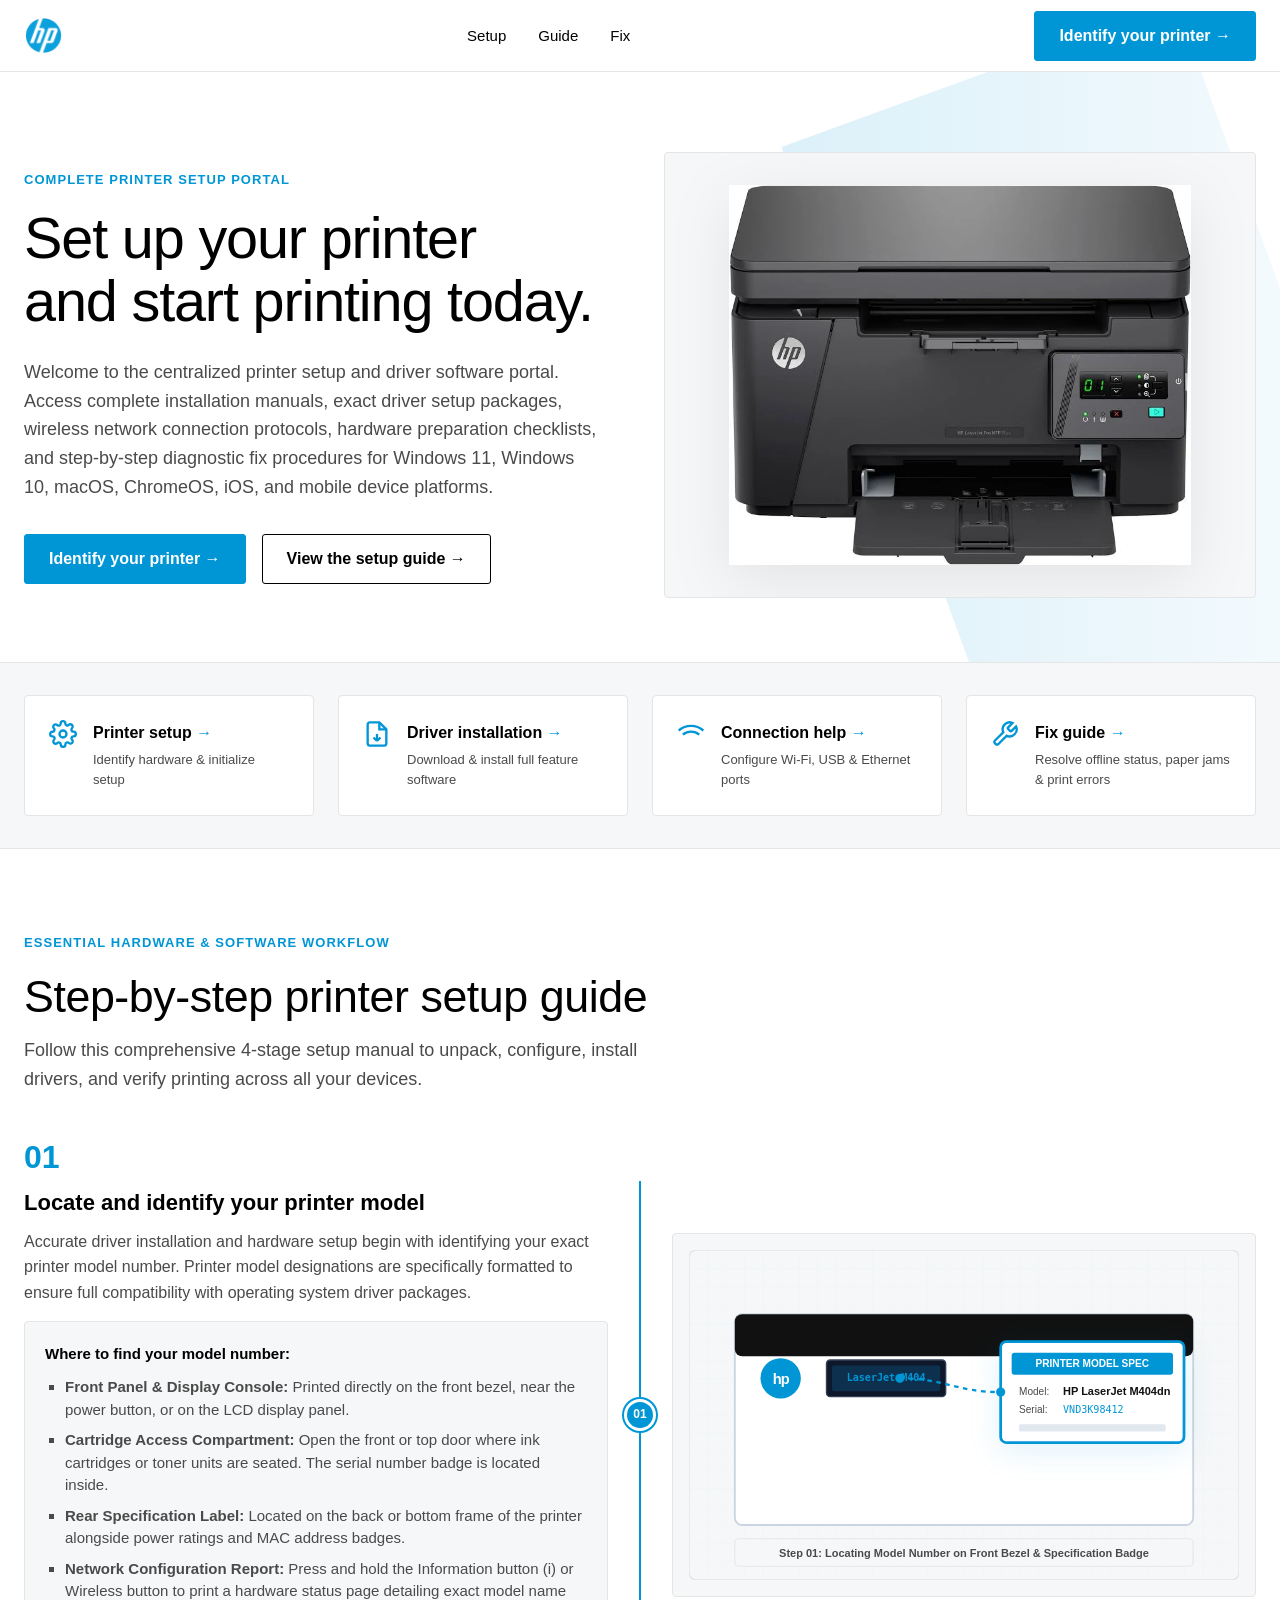
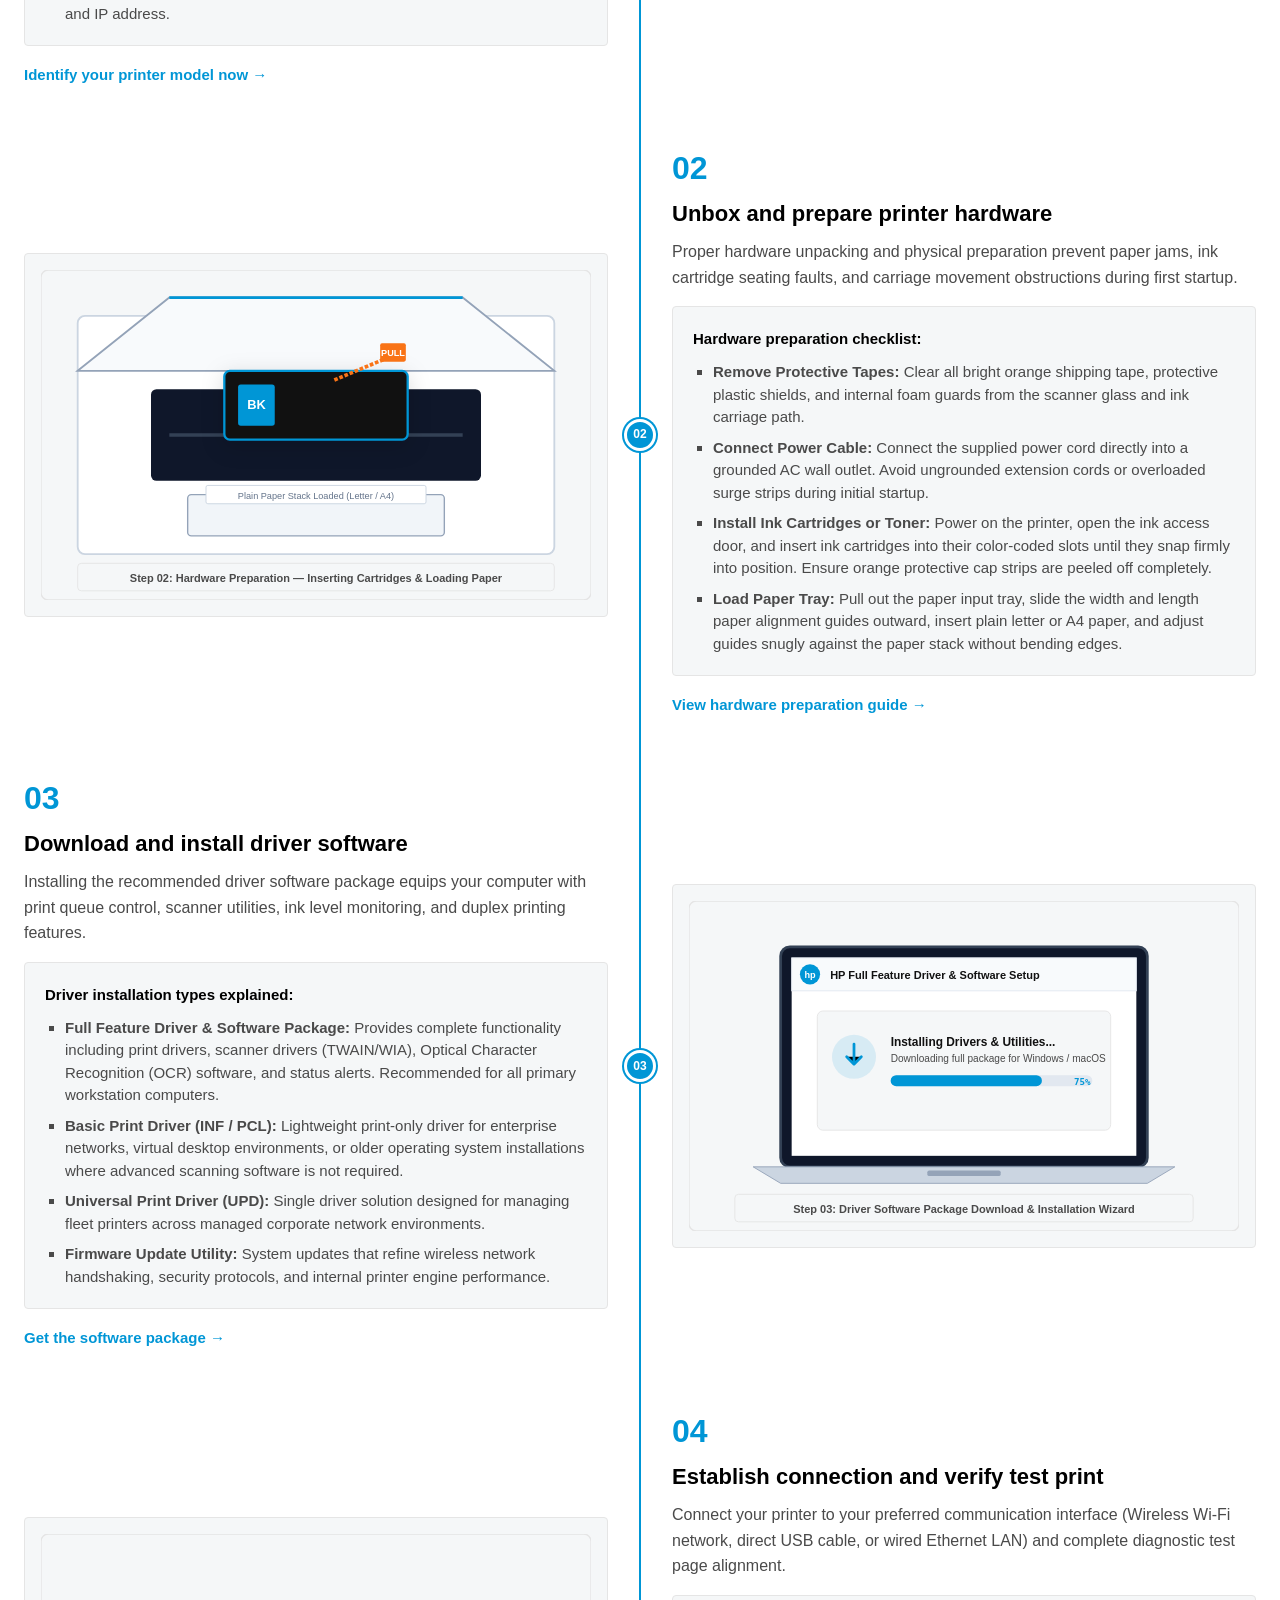
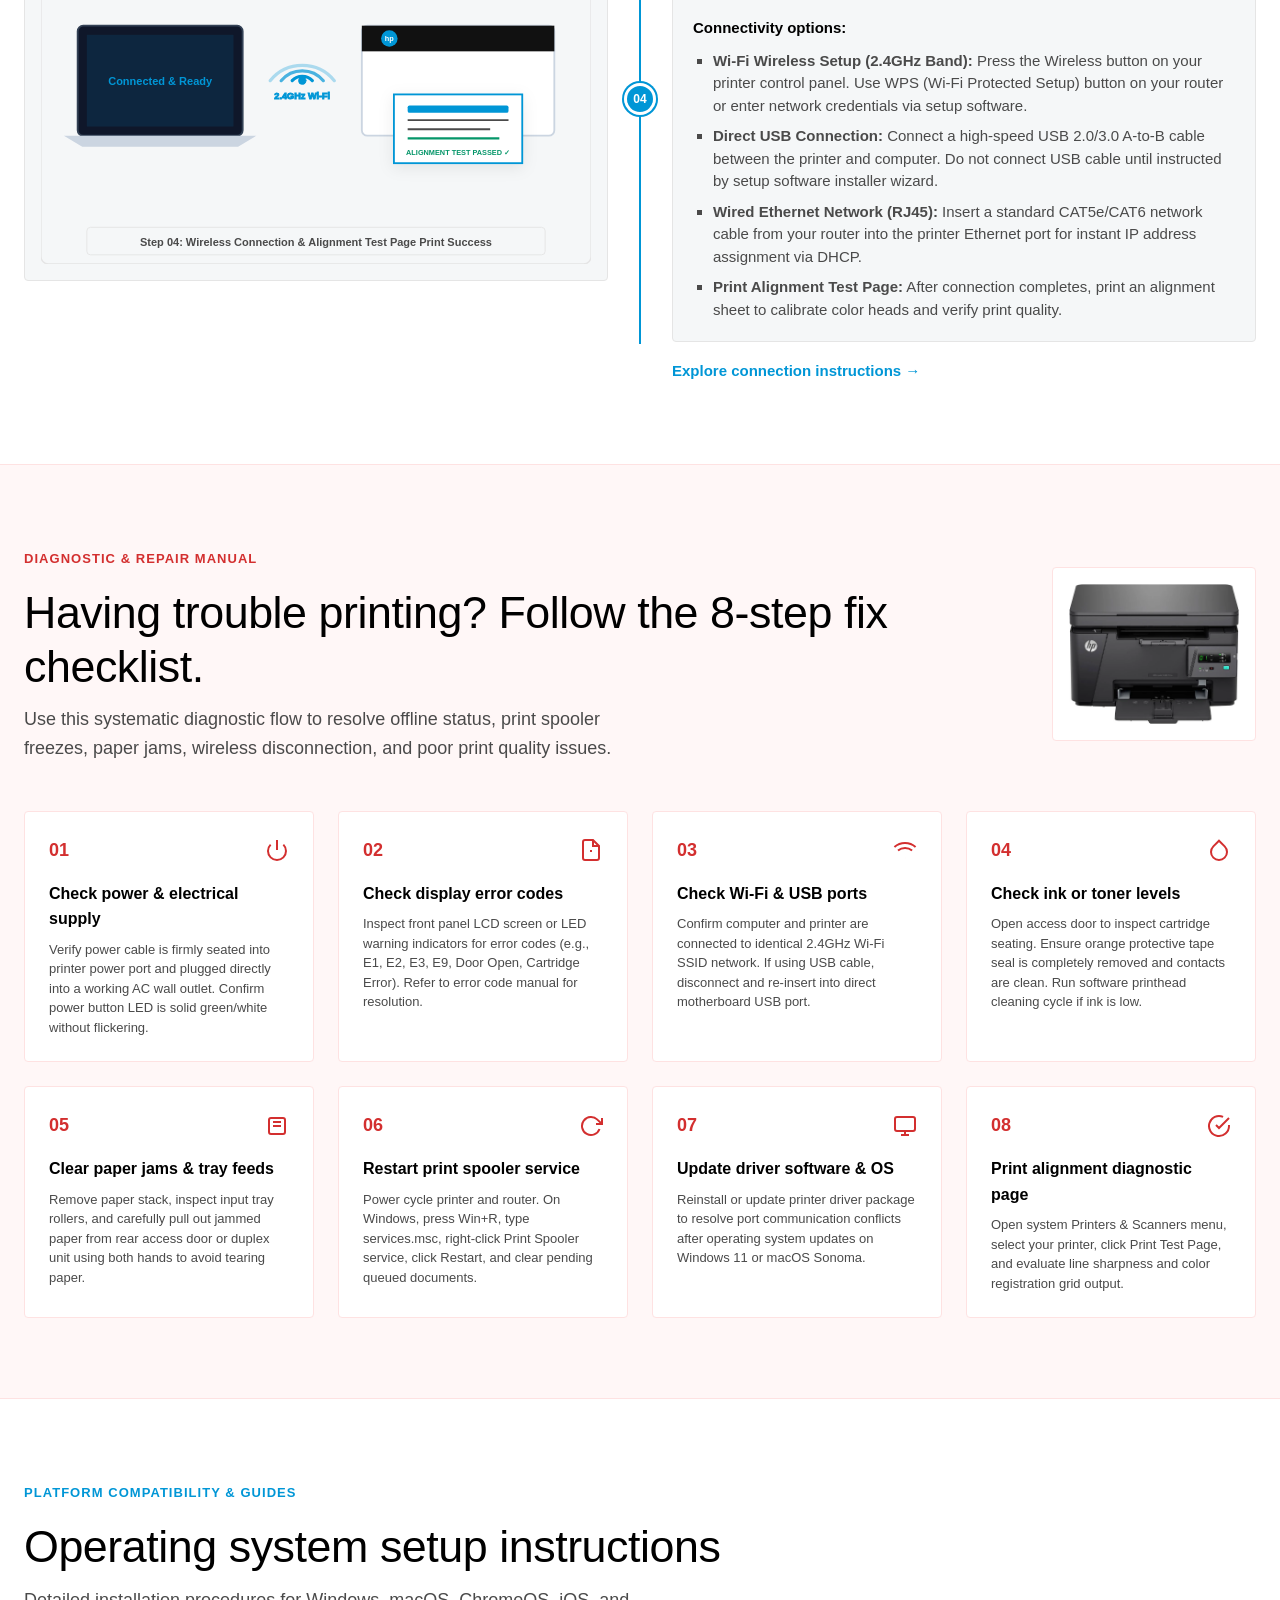
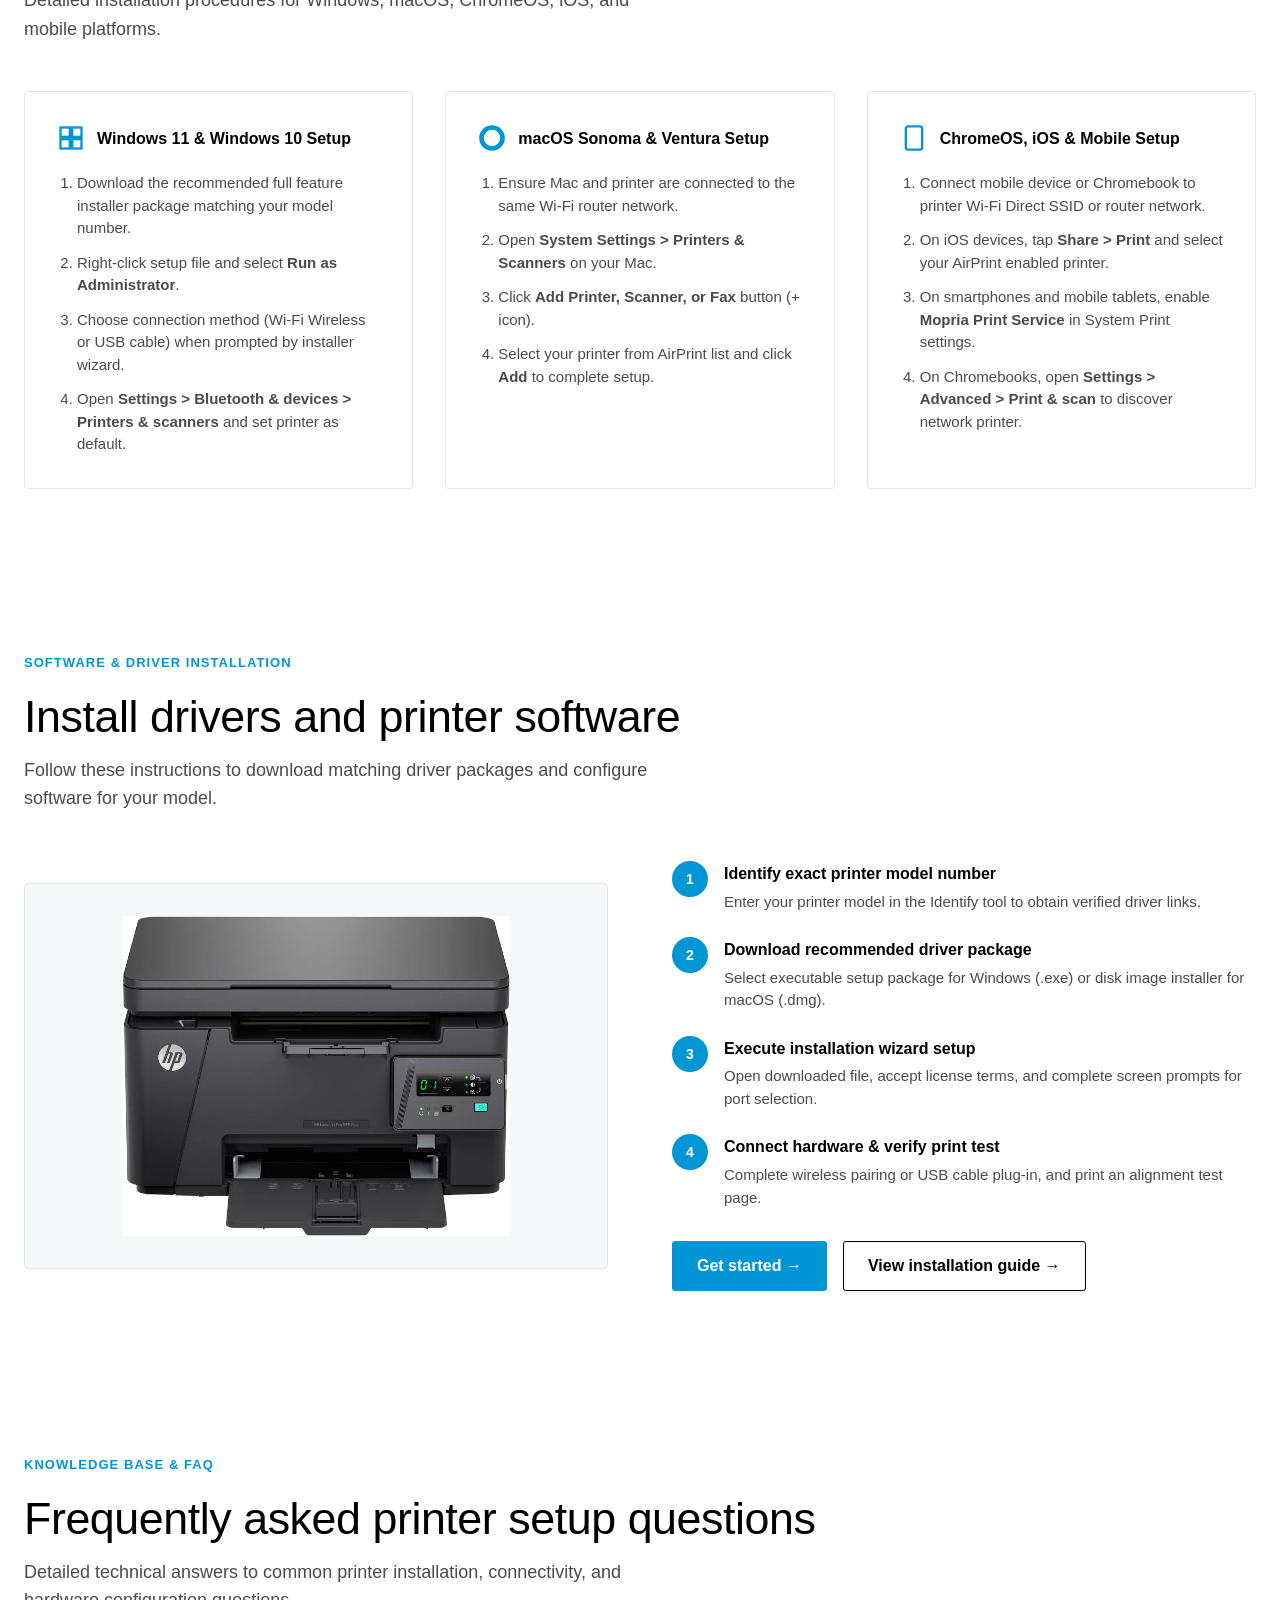
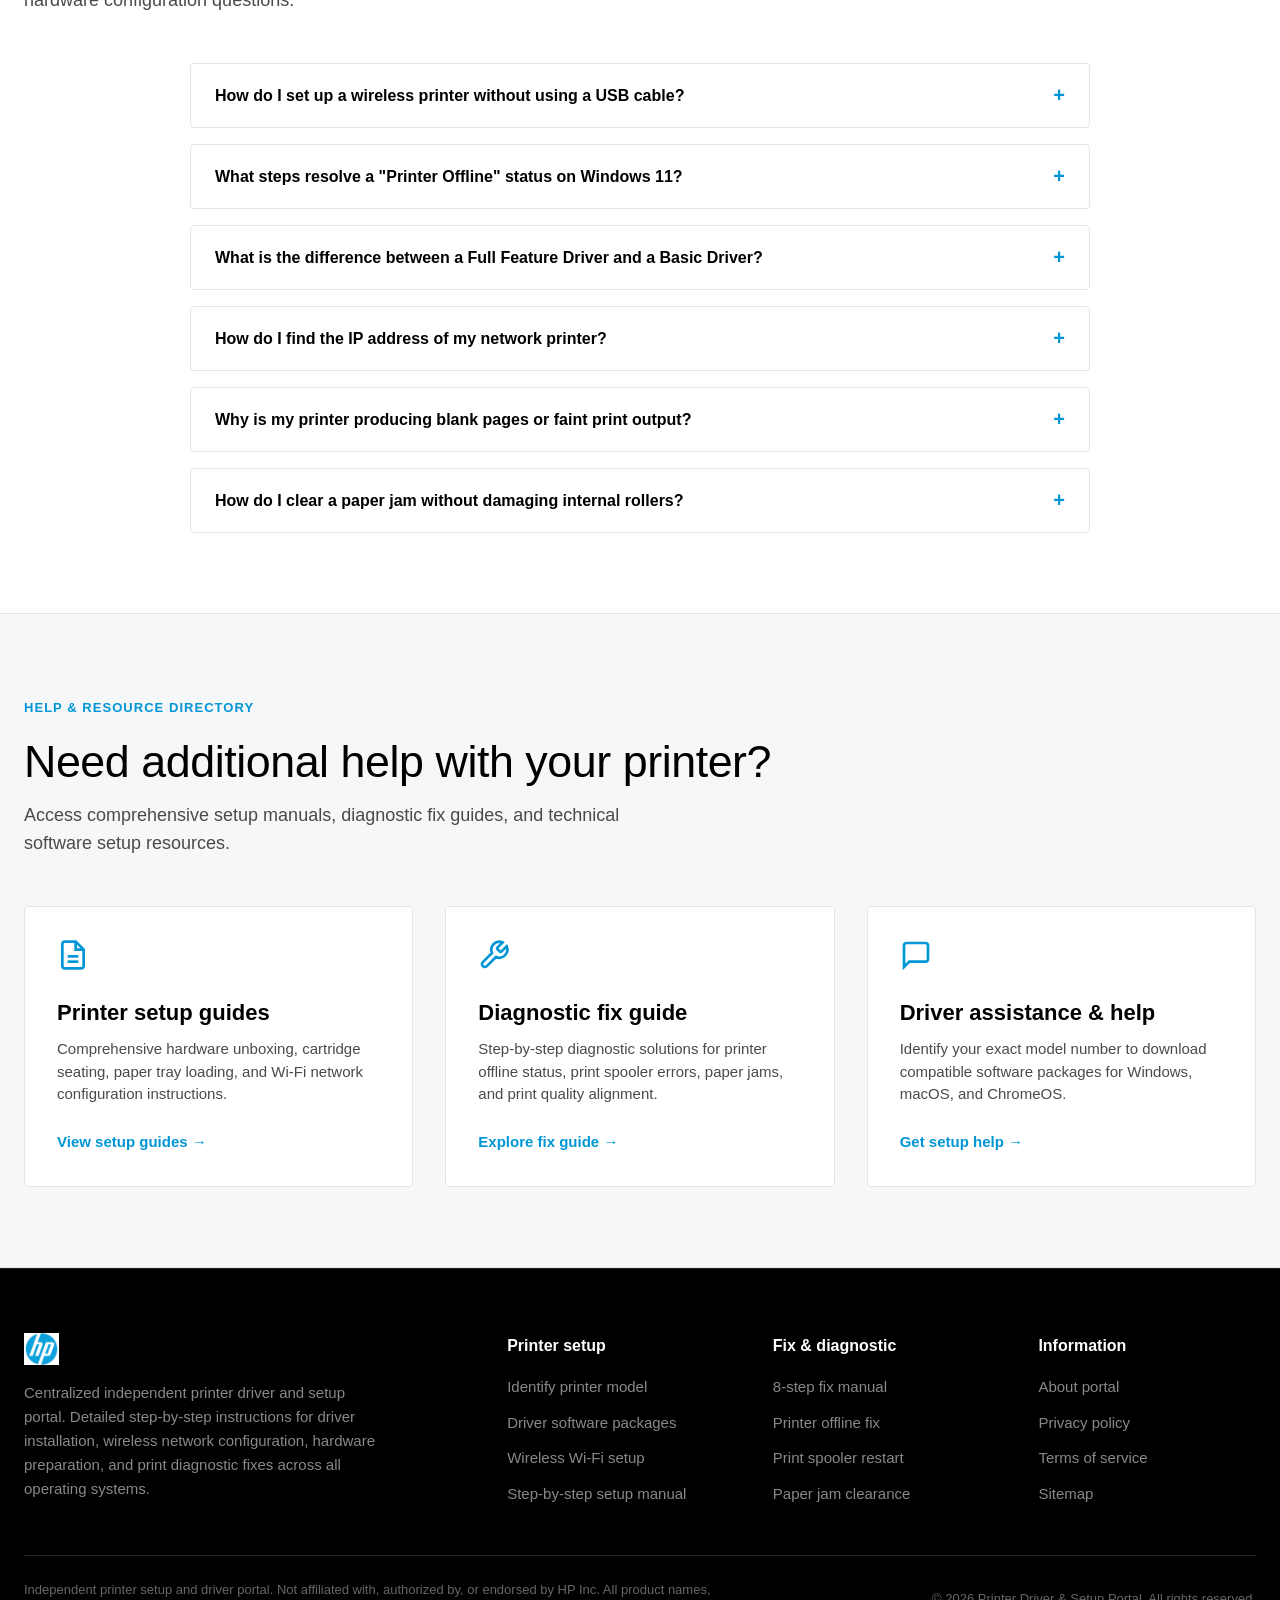
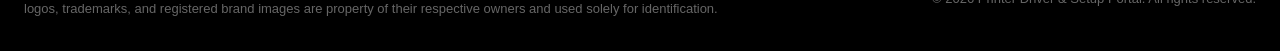
==== index.html @ f4523453 "Initial project files" ====
<!DOCTYPE html>
<html lang="en">
<head>
  <meta charset="UTF-8">
  <meta name="viewport" content="width=device-width, initial-scale=1.0">
  <title>Printer Setup &amp; Driver Installation Portal — Complete Hardware &amp; Software Guide</title>
  <meta name="description" content="Comprehensive step-by-step printer setup instructions, driver installation packages, wireless connection manuals, operating system configuration guides, and print fix solutions for your printer.">
  <link rel="stylesheet" href="css/style.css">
</head>
<body>

  <!-- GLOBAL HEADER (72px, Left: Logo, Right: Setup / Guide / Fix) -->
  <header class="site-header" id="site-header">
    <div class="container header-container">
      <a href="index.html" class="brand-logo" aria-label="Printer Setup Portal Home">
        <img src="assets/logo.png" alt="Printer Setup Logo" class="brand-logo-img">
      </a>

      <nav class="nav-desktop" aria-label="Primary Navigation">
        <a href="identify-printer.html" class="nav-link">Setup</a>
        <a href="#setup-guide" class="nav-link">Guide</a>
        <a href="#fix-guide" class="nav-link">Fix</a>
      </nav>

      <div class="header-actions">
        <a href="identify-printer.html" class="btn btn-primary header-cta-desktop">Identify your printer &rarr;</a>
        <button class="mobile-toggle" aria-label="Toggle Navigation Menu" aria-expanded="false" aria-controls="mobile-nav-menu">
          <svg width="24" height="24" viewBox="0 0 24 24" fill="none" stroke="currentColor" stroke-width="2" stroke-linecap="round" stroke-linejoin="round">
            <line x1="3" y1="12" x2="21" y2="12"></line>
            <line x1="3" y1="6" x2="21" y2="6"></line>
            <line x1="3" y1="18" x2="21" y2="18"></line>
          </svg>
        </button>
      </div>
    </div>

    <!-- Mobile Navigation Drawer -->
    <div class="mobile-nav" id="mobile-nav-menu">
      <a href="identify-printer.html" class="nav-link">Setup</a>
      <a href="#setup-guide" class="nav-link">Guide</a>
      <a href="#fix-guide" class="nav-link">Fix</a>
      <a href="identify-printer.html" class="btn btn-primary btn-full" style="margin-top: 1rem;">Identify your printer &rarr;</a>
    </div>
  </header>

  <main>
    <!-- HERO SECTION WITH ELECTRIC BLUE DIAGONAL STRIPE MOTIF -->
    <section class="hero-section">
      <div class="hero-bg-stripe"></div>
      <div class="container hero-grid">
        <div class="hero-content">
          <span class="eyebrow">COMPLETE PRINTER SETUP PORTAL</span>
          <h1 class="hero-title">Set up your printer<br>and start printing today.</h1>
          <p class="hero-desc">
            Welcome to the centralized printer setup and driver software portal. Access complete installation manuals, exact driver setup packages, wireless network connection protocols, hardware preparation checklists, and step-by-step diagnostic fix procedures for Windows 11, Windows 10, macOS, ChromeOS, iOS, and mobile device platforms.
          </p>
          <div class="hero-actions">
            <a href="identify-printer.html" class="btn btn-primary">
              Identify your printer &rarr;
            </a>
            <a href="#setup-guide" class="btn btn-secondary">
              View the setup guide &rarr;
            </a>
          </div>
        </div>

        <div class="hero-image-box">
          <div class="hero-printer-frame">
            <img src="assets/printer.png" alt="Printer Hardware Setup Model" class="hero-printer-img">
          </div>
        </div>
      </div>
    </section>

    <!-- QUICK NAVIGATION STRIP -->
    <div class="quick-nav-strip">
      <div class="container">
        <div class="quick-nav-grid">
          <a href="identify-printer.html" class="quick-nav-item">
            <svg class="quick-icon" viewBox="0 0 24 24" fill="none" stroke="currentColor" stroke-width="2"><circle cx="12" cy="12" r="3"></circle><path d="M19.4 15a1.65 1.65 0 0 0 .33 1.82l.06.06a2 2 0 0 1 0 2.83 2 2 0 0 1-2.83 0l-.06-.06a1.65 1.65 0 0 0-1.82-.33 1.65 1.65 0 0 0-1 1.51V21a2 2 0 0 1-2 2 2 2 0 0 1-2-2v-.09A1.65 1.65 0 0 0 9 19.4a1.65 1.65 0 0 0-1.82.33l-.06.06a2 2 0 0 1-2.83 0 2 2 0 0 1 0-2.83l.06-.06a1.65 1.65 0 0 0 .33-1.82 1.65 1.65 0 0 0-1.51-1H3a2 2 0 0 1-2-2 2 2 0 0 1 2-2h.09A1.65 1.65 0 0 0 4.6 9a1.65 1.65 0 0 0-.33-1.82l-.06-.06a2 2 0 0 1 0-2.83 2 2 0 0 1 2.83 0l.06.06a1.65 1.65 0 0 0 1.82.33H9a1.65 1.65 0 0 0 1-1.51V3a2 2 0 0 1 2-2 2 2 0 0 1 2 2v.09a1.65 1.65 0 0 0 1 1.51 1.65 1.65 0 0 0 1.82-.33l.06-.06a2 2 0 0 1 2.83 0 2 2 0 0 1 0 2.83l-.06.06a1.65 1.65 0 0 0-.33 1.82V9a1.65 1.65 0 0 0 1.51 1H21a2 2 0 0 1 2 2 2 2 0 0 1-2 2h-.09a1.65 1.65 0 0 0-1.51 1z"></path></svg>
            <div class="quick-text-box">
              <h4>Printer setup <span class="arrow-link">&rarr;</span></h4>
              <p>Identify hardware &amp; initialize setup</p>
            </div>
          </a>

          <a href="identify-printer.html" class="quick-nav-item">
            <svg class="quick-icon" viewBox="0 0 24 24" fill="none" stroke="currentColor" stroke-width="2"><path d="M14 2H6a2 2 0 0 0-2 2v16a2 2 0 0 0 2 2h12a2 2 0 0 0 2-2V8z"></path><polyline points="14 2 14 8 20 8"></polyline><line x1="12" y1="18" x2="12" y2="12"></line><line x1="9" y1="15" x2="12" y2="18"></line><line x1="15" y1="15" x2="12" y2="18"></line></svg>
            <div class="quick-text-box">
              <h4>Driver installation <span class="arrow-link">&rarr;</span></h4>
              <p>Download &amp; install full feature software</p>
            </div>
          </a>

          <a href="#installation" class="quick-nav-item">
            <svg class="quick-icon" viewBox="0 0 24 24" fill="none" stroke="currentColor" stroke-width="2"><path d="M5 12.55a11 11 0 0 1 14.08 0"></path><path d="M1.42 9a16 16 0 0 1 21.16 0"></path><line x1="12" y1="20" x2="12.01" y2="20"></line></svg>
            <div class="quick-text-box">
              <h4>Connection help <span class="arrow-link">&rarr;</span></h4>
              <p>Configure Wi-Fi, USB &amp; Ethernet ports</p>
            </div>
          </a>

          <a href="#fix-guide" class="quick-nav-item">
            <svg class="quick-icon" viewBox="0 0 24 24" fill="none" stroke="currentColor" stroke-width="2"><path d="M14.7 6.3a1 1 0 0 0 0 1.4l1.6 1.6a1 1 0 0 0 1.4 0l3.77-3.77a6 6 0 0 1-7.94 7.94l-6.91 6.91a2.12 2.12 0 0 1-3-3l6.91-6.91a6 6 0 0 1 7.94-7.94l-3.76 3.76z"></path></svg>
            <div class="quick-text-box">
              <h4>Fix guide <span class="arrow-link">&rarr;</span></h4>
              <p>Resolve offline status, paper jams &amp; print errors</p>
            </div>
          </a>
        </div>
      </div>
    </div>

    <!-- DETAILED STEP-BY-STEP EDITORIAL SETUP GUIDE SECTION -->
    <section class="section-padding" id="setup-guide">
      <div class="container">
        <div class="section-header">
          <span class="eyebrow">ESSENTIAL HARDWARE &amp; SOFTWARE WORKFLOW</span>
          <h2 class="section-title">Step-by-step printer setup guide</h2>
          <p class="section-subtitle">Follow this comprehensive 4-stage setup manual to unpack, configure, install drivers, and verify printing across all your devices.</p>
        </div>

        <div class="setup-guide-wrapper">
          <div class="setup-timeline-line"></div>

          <!-- Step 01 -->
          <div class="setup-step-row">
            <div class="step-dot">01</div>
            <div class="step-content-box">
              <span class="step-num-large">01</span>
              <h3 class="step-heading">Locate and identify your printer model</h3>
              <p class="step-description">
                Accurate driver installation and hardware setup begin with identifying your exact printer model number. Printer model designations are specifically formatted to ensure full compatibility with operating system driver packages.
              </p>
              <div class="setup-detail-card">
                <h4>Where to find your model number:</h4>
                <ul class="detail-bullets">
                  <li><strong>Front Panel &amp; Display Console:</strong> Printed directly on the front bezel, near the power button, or on the LCD display panel.</li>
                  <li><strong>Cartridge Access Compartment:</strong> Open the front or top door where ink cartridges or toner units are seated. The serial number badge is located inside.</li>
                  <li><strong>Rear Specification Label:</strong> Located on the back or bottom frame of the printer alongside power ratings and MAC address badges.</li>
                  <li><strong>Network Configuration Report:</strong> Press and hold the Information button (i) or Wireless button to print a hardware status page detailing exact model name and IP address.</li>
                </ul>
              </div>
              <a href="identify-printer.html" class="step-action-link">Identify your printer model now &rarr;</a>
            </div>
            <div class="step-image-box">
              <div class="step-img-crop crop-front">
                <img src="assets/step-01-find-model.svg" alt="Locating Printer Model Identification Label">
              </div>
            </div>
          </div>

          <!-- Step 02 -->
          <div class="setup-step-row">
            <div class="step-dot">02</div>
            <div class="step-image-box" style="order: 1;">
              <div class="step-img-crop crop-tray">
                <img src="assets/step-02-prepare-printer.svg" alt="Preparing Printer Hardware Unboxing Paper Load">
              </div>
            </div>
            <div class="step-content-box" style="order: 2;">
              <span class="step-num-large">02</span>
              <h3 class="step-heading">Unbox and prepare printer hardware</h3>
              <p class="step-description">
                Proper hardware unpacking and physical preparation prevent paper jams, ink cartridge seating faults, and carriage movement obstructions during first startup.
              </p>
              <div class="setup-detail-card">
                <h4>Hardware preparation checklist:</h4>
                <ul class="detail-bullets">
                  <li><strong>Remove Protective Tapes:</strong> Clear all bright orange shipping tape, protective plastic shields, and internal foam guards from the scanner glass and ink carriage path.</li>
                  <li><strong>Connect Power Cable:</strong> Connect the supplied power cord directly into a grounded AC wall outlet. Avoid ungrounded extension cords or overloaded surge strips during initial startup.</li>
                  <li><strong>Install Ink Cartridges or Toner:</strong> Power on the printer, open the ink access door, and insert ink cartridges into their color-coded slots until they snap firmly into position. Ensure orange protective cap strips are peeled off completely.</li>
                  <li><strong>Load Paper Tray:</strong> Pull out the paper input tray, slide the width and length paper alignment guides outward, insert plain letter or A4 paper, and adjust guides snugly against the paper stack without bending edges.</li>
                </ul>
              </div>
              <a href="identify-printer.html" class="step-action-link">View hardware preparation guide &rarr;</a>
            </div>
          </div>

          <!-- Step 03 -->
          <div class="setup-step-row">
            <div class="step-dot">03</div>
            <div class="step-content-box">
              <span class="step-num-large">03</span>
              <h3 class="step-heading">Download and install driver software</h3>
              <p class="step-description">
                Installing the recommended driver software package equips your computer with print queue control, scanner utilities, ink level monitoring, and duplex printing features.
              </p>
              <div class="setup-detail-card">
                <h4>Driver installation types explained:</h4>
                <ul class="detail-bullets">
                  <li><strong>Full Feature Driver &amp; Software Package:</strong> Provides complete functionality including print drivers, scanner drivers (TWAIN/WIA), Optical Character Recognition (OCR) software, and status alerts. Recommended for all primary workstation computers.</li>
                  <li><strong>Basic Print Driver (INF / PCL):</strong> Lightweight print-only driver for enterprise networks, virtual desktop environments, or older operating system installations where advanced scanning software is not required.</li>
                  <li><strong>Universal Print Driver (UPD):</strong> Single driver solution designed for managing fleet printers across managed corporate network environments.</li>
                  <li><strong>Firmware Update Utility:</strong> System updates that refine wireless network handshaking, security protocols, and internal printer engine performance.</li>
                </ul>
              </div>
              <a href="identify-printer.html" class="step-action-link">Get the software package &rarr;</a>
            </div>
            <div class="step-image-box">
              <div class="step-img-crop crop-full">
                <img src="assets/step-03-install-software.svg" alt="Installing Software Package on Computer">
              </div>
            </div>
          </div>

          <!-- Step 04 -->
          <div class="setup-step-row">
            <div class="step-dot">04</div>
            <div class="step-image-box" style="order: 1;">
              <div class="step-img-crop crop-rear">
                <img src="assets/step-04-connect-print.svg" alt="Connecting Printer Wireless USB Network">
              </div>
            </div>
            <div class="step-content-box" style="order: 2;">
              <span class="step-num-large">04</span>
              <h3 class="step-heading">Establish connection and verify test print</h3>
              <p class="step-description">
                Connect your printer to your preferred communication interface (Wireless Wi-Fi network, direct USB cable, or wired Ethernet LAN) and complete diagnostic test page alignment.
              </p>
              <div class="setup-detail-card">
                <h4>Connectivity options:</h4>
                <ul class="detail-bullets">
                  <li><strong>Wi-Fi Wireless Setup (2.4GHz Band):</strong> Press the Wireless button on your printer control panel. Use WPS (Wi-Fi Protected Setup) button on your router or enter network credentials via setup software.</li>
                  <li><strong>Direct USB Connection:</strong> Connect a high-speed USB 2.0/3.0 A-to-B cable between the printer and computer. Do not connect USB cable until instructed by setup software installer wizard.</li>
                  <li><strong>Wired Ethernet Network (RJ45):</strong> Insert a standard CAT5e/CAT6 network cable from your router into the printer Ethernet port for instant IP address assignment via DHCP.</li>
                  <li><strong>Print Alignment Test Page:</strong> After connection completes, print an alignment sheet to calibrate color heads and verify print quality.</li>
                </ul>
              </div>
              <a href="identify-printer.html" class="step-action-link">Explore connection instructions &rarr;</a>
            </div>
          </div>
        </div>
      </div>
    </section>

    <!-- 8-STEP DIAGNOSTIC FIX GUIDE (Warm Soft Red Accent Section) -->
    <section class="section-padding fix-section" id="fix-guide">
      <div class="container">
        <div class="fix-header-row">
          <div>
            <span class="eyebrow fix-eyebrow">DIAGNOSTIC &amp; REPAIR MANUAL</span>
            <h2 class="section-title">Having trouble printing? Follow the 8-step fix checklist.</h2>
            <p class="section-subtitle">Use this systematic diagnostic flow to resolve offline status, print spooler freezes, paper jams, wireless disconnection, and poor print quality issues.</p>
          </div>
          <div class="fix-header-image">
            <div class="fix-img-frame">
              <img src="assets/printer.png" alt="Printer Diagnostics &amp; Repair Manual Visual">
            </div>
          </div>
        </div>

        <div class="trouble-grid-8">
          <!-- 01 Check power -->
          <div class="trouble-item-card" data-fix="power">
            <div class="trouble-card-top">
              <span class="trouble-num">01</span>
              <svg class="trouble-icon-red" viewBox="0 0 24 24" fill="none" stroke="currentColor" stroke-width="2"><path d="M18.36 6.64a9 9 0 1 1-12.73 0"></path><line x1="12" y1="2" x2="12" y2="12"></line></svg>
            </div>
            <h4 class="trouble-item-title">Check power &amp; electrical supply</h4>
            <p class="trouble-item-desc">Verify power cable is firmly seated into printer power port and plugged directly into a working AC wall outlet. Confirm power button LED is solid green/white without flickering.</p>
          </div>

          <!-- 02 Check for display errors -->
          <div class="trouble-item-card" data-fix="errors">
            <div class="trouble-card-top">
              <span class="trouble-num">02</span>
              <svg class="trouble-icon-red" viewBox="0 0 24 24" fill="none" stroke="currentColor" stroke-width="2"><path d="M14 2H6a2 2 0 0 0-2 2v16a2 2 0 0 0 2 2h12a2 2 0 0 0 2-2V8z"></path><polyline points="14 2 14 8 20 8"></polyline><line x1="12" y1="18" x2="12" y2="18"></line><line x1="12" y1="12" x2="12" y2="14"></line></svg>
            </div>
            <h4 class="trouble-item-title">Check display error codes</h4>
            <p class="trouble-item-desc">Inspect front panel LCD screen or LED warning indicators for error codes (e.g., E1, E2, E3, E9, Door Open, Cartridge Error). Refer to error code manual for resolution.</p>
          </div>

          <!-- 03 Check connection -->
          <div class="trouble-item-card" data-fix="connection">
            <div class="trouble-card-top">
              <span class="trouble-num">03</span>
              <svg class="trouble-icon-red" viewBox="0 0 24 24" fill="none" stroke="currentColor" stroke-width="2"><path d="M5 12.55a11 11 0 0 1 14.08 0"></path><path d="M1.42 9a16 16 0 0 1 21.16 0"></path><line x1="12" y1="20" x2="12.01" y2="20"></line></svg>
            </div>
            <h4 class="trouble-item-title">Check Wi-Fi &amp; USB ports</h4>
            <p class="trouble-item-desc">Confirm computer and printer are connected to identical 2.4GHz Wi-Fi SSID network. If using USB cable, disconnect and re-insert into direct motherboard USB port.</p>
          </div>

          <!-- 04 Check ink or toner -->
          <div class="trouble-item-card" data-fix="supplies">
            <div class="trouble-card-top">
              <span class="trouble-num">04</span>
              <svg class="trouble-icon-red" viewBox="0 0 24 24" fill="none" stroke="currentColor" stroke-width="2"><path d="M12 2.69l5.66 5.66a8 8 0 1 1-11.31 0z"></path></svg>
            </div>
            <h4 class="trouble-item-title">Check ink or toner levels</h4>
            <p class="trouble-item-desc">Open access door to inspect cartridge seating. Ensure orange protective tape seal is completely removed and contacts are clean. Run software printhead cleaning cycle if ink is low.</p>
          </div>

          <!-- 05 Check paper tray -->
          <div class="trouble-item-card" data-fix="paper">
            <div class="trouble-card-top">
              <span class="trouble-num">05</span>
              <svg class="trouble-icon-red" viewBox="0 0 24 24" fill="none" stroke="currentColor" stroke-width="2"><rect x="4" y="4" width="16" height="16" rx="2"></rect><line x1="8" y1="8" x2="16" y2="8"></line><line x1="8" y1="12" x2="16" y2="12"></line></svg>
            </div>
            <h4 class="trouble-item-title">Clear paper jams &amp; tray feeds</h4>
            <p class="trouble-item-desc">Remove paper stack, inspect input tray rollers, and carefully pull out jammed paper from rear access door or duplex unit using both hands to avoid tearing paper.</p>
          </div>

          <!-- 06 Restart spooler -->
          <div class="trouble-item-card" data-fix="restart">
            <div class="trouble-card-top">
              <span class="trouble-num">06</span>
              <svg class="trouble-icon-red" viewBox="0 0 24 24" fill="none" stroke="currentColor" stroke-width="2"><polyline points="23 4 23 10 17 10"></polyline><path d="M20.49 15a9 9 0 1 1-2.12-9.36L23 10"></path></svg>
            </div>
            <h4 class="trouble-item-title">Restart print spooler service</h4>
            <p class="trouble-item-desc">Power cycle printer and router. On Windows, press Win+R, type services.msc, right-click Print Spooler service, click Restart, and clear pending queued documents.</p>
          </div>

          <!-- 07 Update software -->
          <div class="trouble-item-card" data-fix="software">
            <div class="trouble-card-top">
              <span class="trouble-num">07</span>
              <svg class="trouble-icon-red" viewBox="0 0 24 24" fill="none" stroke="currentColor" stroke-width="2"><rect x="2" y="3" width="20" height="14" rx="2" ry="2"></rect><line x1="8" y1="21" x2="16" y2="21"></line><line x1="12" y1="17" x2="12" y2="21"></line></svg>
            </div>
            <h4 class="trouble-item-title">Update driver software &amp; OS</h4>
            <p class="trouble-item-desc">Reinstall or update printer driver package to resolve port communication conflicts after operating system updates on Windows 11 or macOS Sonoma.</p>
          </div>

          <!-- 08 Try printing again -->
          <div class="trouble-item-card" data-fix="testpage">
            <div class="trouble-card-top">
              <span class="trouble-num">08</span>
              <svg class="trouble-icon-red" viewBox="0 0 24 24" fill="none" stroke="currentColor" stroke-width="2"><path d="M22 11.08V12a10 10 0 1 1-5.93-9.14"></path><polyline points="22 4 12 14.01 9 11.01"></polyline></svg>
            </div>
            <h4 class="trouble-item-title">Print alignment diagnostic page</h4>
            <p class="trouble-item-desc">Open system Printers &amp; Scanners menu, select your printer, click Print Test Page, and evaluate line sharpness and color registration grid output.</p>
          </div>
        </div>
      </div>
    </section>

    <!-- OPERATING SYSTEM SPECIFIC SETUP MANUAL SECTION -->
    <section class="section-padding" id="os-guides">
      <div class="container">
        <div class="section-header">
          <span class="eyebrow">PLATFORM COMPATIBILITY &amp; GUIDES</span>
          <h2 class="section-title">Operating system setup instructions</h2>
          <p class="section-subtitle">Detailed installation procedures for Windows, macOS, ChromeOS, iOS, and mobile platforms.</p>
        </div>

        <div class="os-guides-grid">
          <!-- Windows Guide -->
          <div class="os-card">
            <div class="os-card-header">
              <svg class="os-icon" viewBox="0 0 24 24" fill="none" stroke="currentColor" stroke-width="2"><rect x="3" y="3" width="8" height="8"></rect><rect x="13" y="3" width="8" height="8"></rect><rect x="3" y="13" width="8" height="8"></rect><rect x="13" y="13" width="8" height="8"></rect></svg>
              <h3>Windows 11 &amp; Windows 10 Setup</h3>
            </div>
            <ol class="os-steps-list">
              <li>Download the recommended full feature installer package matching your model number.</li>
              <li>Right-click setup file and select <strong>Run as Administrator</strong>.</li>
              <li>Choose connection method (Wi-Fi Wireless or USB cable) when prompted by installer wizard.</li>
              <li>Open <strong>Settings &gt; Bluetooth &amp; devices &gt; Printers &amp; scanners</strong> and set printer as default.</li>
            </ol>
          </div>

          <!-- macOS Guide -->
          <div class="os-card">
            <div class="os-card-header">
              <svg class="os-icon" viewBox="0 0 24 24" fill="none" stroke="currentColor" stroke-width="2"><path d="M12 2a10 10 0 1 0 10 10A10 10 0 0 0 12 2zm0 18a8 8 0 1 1 8-8 8 8 0 0 1-8 8z"></path></svg>
              <h3>macOS Sonoma &amp; Ventura Setup</h3>
            </div>
            <ol class="os-steps-list">
              <li>Ensure Mac and printer are connected to the same Wi-Fi router network.</li>
              <li>Open <strong>System Settings &gt; Printers &amp; Scanners</strong> on your Mac.</li>
              <li>Click <strong>Add Printer, Scanner, or Fax</strong> button (+ icon).</li>
              <li>Select your printer from AirPrint list and click <strong>Add</strong> to complete setup.</li>
            </ol>
          </div>

          <!-- ChromeOS & Mobile Guide -->
          <div class="os-card">
            <div class="os-card-header">
              <svg class="os-icon" viewBox="0 0 24 24" fill="none" stroke="currentColor" stroke-width="2"><rect x="5" y="2" width="14" height="20" rx="2" ry="2"></rect><line x1="12" y1="18" x2="12.01" y2="18"></line></svg>
              <h3>ChromeOS, iOS &amp; Mobile Setup</h3>
            </div>
            <ol class="os-steps-list">
              <li>Connect mobile device or Chromebook to printer Wi-Fi Direct SSID or router network.</li>
              <li>On iOS devices, tap <strong>Share &gt; Print</strong> and select your AirPrint enabled printer.</li>
              <li>On smartphones and mobile tablets, enable <strong>Mopria Print Service</strong> in System Print settings.</li>
              <li>On Chromebooks, open <strong>Settings &gt; Advanced &gt; Print &amp; scan</strong> to discover network printer.</li>
            </ol>
          </div>
        </div>
      </div>
    </section>

    <!-- INSTALLATION SECTION -->
    <section class="section-padding section-bg-neutral" id="installation">
      <div class="container">
        <div class="section-header">
          <span class="eyebrow">SOFTWARE &amp; DRIVER INSTALLATION</span>
          <h2 class="section-title">Install drivers and printer software</h2>
          <p class="section-subtitle">Follow these instructions to download matching driver packages and configure software for your model.</p>
        </div>

        <div class="install-section-grid">
          <div class="install-visual-box">
            <div class="install-printer-frame">
              <img src="assets/printer.png" alt="Printer Software Setup Product Preview">
            </div>
          </div>

          <div>
            <div class="install-steps-list">
              <div class="install-step-item">
                <div class="install-circle-num">1</div>
                <div class="install-step-info">
                  <h4>Identify exact printer model number</h4>
                  <p>Enter your printer model in the Identify tool to obtain verified driver links.</p>
                </div>
              </div>

              <div class="install-step-item">
                <div class="install-circle-num">2</div>
                <div class="install-step-info">
                  <h4>Download recommended driver package</h4>
                  <p>Select executable setup package for Windows (.exe) or disk image installer for macOS (.dmg).</p>
                </div>
              </div>

              <div class="install-step-item">
                <div class="install-circle-num">3</div>
                <div class="install-step-info">
                  <h4>Execute installation wizard setup</h4>
                  <p>Open downloaded file, accept license terms, and complete screen prompts for port selection.</p>
                </div>
              </div>

              <div class="install-step-item">
                <div class="install-circle-num">4</div>
                <div class="install-step-info">
                  <h4>Connect hardware &amp; verify print test</h4>
                  <p>Complete wireless pairing or USB cable plug-in, and print an alignment test page.</p>
                </div>
              </div>
            </div>

            <div class="install-actions-flex">
              <a href="identify-printer.html" class="btn btn-primary">
                Get started &rarr;
              </a>
              <a href="identify-printer.html" class="btn btn-secondary">
                View installation guide &rarr;
              </a>
            </div>
          </div>
        </div>
      </div>
    </section>

    <!-- PRINTER SETUP FREQUENTLY ASKED QUESTIONS (Accordion Section) -->
    <section class="section-padding" id="faq-section">
      <div class="container">
        <div class="section-header">
          <span class="eyebrow">KNOWLEDGE BASE &amp; FAQ</span>
          <h2 class="section-title">Frequently asked printer setup questions</h2>
          <p class="section-subtitle">Detailed technical answers to common printer installation, connectivity, and hardware configuration questions.</p>
        </div>

        <div class="accordion-wrapper">
          <!-- Item 1 -->
          <div class="accordion-item">
            <button class="accordion-header" aria-expanded="false">
              <span>How do I set up a wireless printer without using a USB cable?</span>
              <span class="accordion-icon">+</span>
            </button>
            <div class="accordion-content">
              <p>
                Setting up a wireless printer over Wi-Fi without a USB cable can be accomplished using WPS (Wi-Fi Protected Setup) or Software Auto-Connect. First, ensure your Wi-Fi router includes WPS capability. Press and hold the Wireless button on your printer panel for 3 seconds until the wireless status LED begins blinking. Within 2 minutes, press the WPS button on your wireless router. The printer will negotiate credentials and establish a connection. Once the wireless light stays solid blue, run the driver setup software on your computer, select "Wireless Network Connection", and your computer will automatically discover the printer on the local network.
              </p>
            </div>
          </div>

          <!-- Item 2 -->
          <div class="accordion-item">
            <button class="accordion-header" aria-expanded="false">
              <span>What steps resolve a "Printer Offline" status on Windows 11?</span>
              <span class="accordion-icon">+</span>
            </button>
            <div class="accordion-content">
              <p>
                A "Printer Offline" status on Windows 11 usually indicates a communication breakdown between the Windows Print Spooler and the printer's assigned IP address. To fix this:
              </p>
              <ul class="faq-list">
                <li>Power cycle both your printer and wireless router to refresh network DHCP leases.</li>
                <li>Open <strong>Settings &gt; Bluetooth &amp; devices &gt; Printers &amp; scanners</strong>, click your printer, and select <strong>Open print queue</strong>.</li>
                <li>In the print queue window, click the <strong>Printer</strong> menu item and ensure <strong>Use Printer Offline</strong> is unchecked.</li>
                <li>Press Win+R, type <code>services.msc</code>, locate <strong>Print Spooler</strong>, right-click and choose <strong>Restart</strong>.</li>
              </ul>
            </div>
          </div>

          <!-- Item 3 -->
          <div class="accordion-item">
            <button class="accordion-header" aria-expanded="false">
              <span>What is the difference between a Full Feature Driver and a Basic Driver?</span>
              <span class="accordion-icon">+</span>
            </button>
            <div class="accordion-content">
              <p>
                A <strong>Full Feature Driver &amp; Software Package</strong> includes the primary print engine driver alongside advanced scanning utilities (TWAIN/WIA drivers), optical character recognition (OCR) tools, ink level monitor software, and network configuration diagnostic tools. A <strong>Basic Driver</strong> (such as an INF or PCL driver) contains only the core code required for Windows or macOS to send print jobs to the printer queue. Basic drivers are recommended for system administrators managing enterprise networks or low-bandwidth environments where full software applications are not required.
              </p>
            </div>
          </div>

          <!-- Item 4 -->
          <div class="accordion-item">
            <button class="accordion-header" aria-expanded="false">
              <span>How do I find the IP address of my network printer?</span>
              <span class="accordion-icon">+</span>
            </button>
            <div class="accordion-content">
              <p>
                You can obtain your printer's IP address through several methods:
              </p>
              <ul class="faq-list">
                <li><strong>Network Status Page:</strong> Press and hold the Information (i) or Wireless button on the printer control panel for 3 seconds to print a Wireless Network Test Report containing your IPv4 address (e.g., 192.168.1.150).</li>
                <li><strong>Printer Display Screen:</strong> On touchscreen models, tap the Wireless or Settings icon to view active Wi-Fi connection details.</li>
                <li><strong>Router Admin Console:</strong> Log into your Wi-Fi router management panel (usually 192.168.1.1 or 192.168.0.1) and check the DHCP Connected Devices client list.</li>
              </ul>
            </div>
          </div>

          <!-- Item 5 -->
          <div class="accordion-item">
            <button class="accordion-header" aria-expanded="false">
              <span>Why is my printer producing blank pages or faint print output?</span>
              <span class="accordion-icon">+</span>
            </button>
            <div class="accordion-content">
              <p>
                Blank or faint print output is typically caused by clogged printhead nozzles, protective tape left on new ink cartridges, or incorrect print density settings. Ensure all orange protective plastic sealing tape has been removed completely from cartridge vents before installation. If cartridges are seated correctly, run a <strong>Printhead Cleaning Utility</strong> cycle through your printer software or control panel settings to clear dried ink residue from microscopic printhead nozzles.
              </p>
            </div>
          </div>

          <!-- Item 6 -->
          <div class="accordion-item">
            <button class="accordion-header" aria-expanded="false">
              <span>How do I clear a paper jam without damaging internal rollers?</span>
              <span class="accordion-icon">+</span>
            </button>
            <div class="accordion-content">
              <p>
                To safely clear a paper jam: Turn off the printer power switch and disconnect the AC power cord. Open the rear access panel or duplexer unit. Grasp the stuck paper firmly with both hands and pull it out slowly and evenly in the direction of the paper path to avoid tearing the sheet or damaging internal feed rollers. Inspect the paper path with a flashlight to remove small paper scraps, close all access doors, reconnect power, and print a alignment test page.
              </p>
            </div>
          </div>
        </div>
      </div>
    </section>

    <!-- HELP / CONTACT SECTION -->
    <section class="section-padding help-section" id="help">
      <div class="container">
        <div class="section-header">
          <span class="eyebrow">HELP &amp; RESOURCE DIRECTORY</span>
          <h2 class="section-title">Need additional help with your printer?</h2>
          <p class="section-subtitle">Access comprehensive setup manuals, diagnostic fix guides, and technical software setup resources.</p>
        </div>

        <div class="support-cards-grid">
          <!-- Column 1 -->
          <div class="support-item-card">
            <div>
              <svg class="support-card-icon" viewBox="0 0 24 24" fill="none" stroke="currentColor" stroke-width="2"><path d="M14 2H6a2 2 0 0 0-2 2v16a2 2 0 0 0 2 2h12a2 2 0 0 0 2-2V8z"></path><polyline points="14 2 14 8 20 8"></polyline><line x1="16" y1="13" x2="8" y2="13"></line><line x1="16" y1="17" x2="8" y2="17"></line></svg>
              <h3 class="support-card-title">Printer setup guides</h3>
              <p class="support-card-desc">Comprehensive hardware unboxing, cartridge seating, paper tray loading, and Wi-Fi network configuration instructions.</p>
            </div>
            <a href="identify-printer.html" class="support-card-link">View setup guides &rarr;</a>
          </div>

          <!-- Column 2 -->
          <div class="support-item-card">
            <div>
              <svg class="support-card-icon" viewBox="0 0 24 24" fill="none" stroke="currentColor" stroke-width="2"><path d="M14.7 6.3a1 1 0 0 0 0 1.4l1.6 1.6a1 1 0 0 0 1.4 0l3.77-3.77a6 6 0 0 1-7.94 7.94l-6.91 6.91a2.12 2.12 0 0 1-3-3l6.91-6.91a6 6 0 0 1 7.94-7.94l-3.76 3.76z"></path></svg>
              <h3 class="support-card-title">Diagnostic fix guide</h3>
              <p class="support-card-desc">Step-by-step diagnostic solutions for printer offline status, print spooler errors, paper jams, and print quality alignment.</p>
            </div>
            <a href="#fix-guide" class="support-card-link">Explore fix guide &rarr;</a>
          </div>

          <!-- Column 3 -->
          <div class="support-item-card">
            <div>
              <svg class="support-card-icon" viewBox="0 0 24 24" fill="none" stroke="currentColor" stroke-width="2"><path d="M21 15a2 2 0 0 1-2 2H7l-4 4V5a2 2 0 0 1 2-2h14a2 2 0 0 1 2 2z"></path></svg>
              <h3 class="support-card-title">Driver assistance &amp; help</h3>
              <p class="support-card-desc">Identify your exact model number to download compatible software packages for Windows, macOS, and ChromeOS.</p>
            </div>
            <a href="identify-printer.html" class="support-card-link">Get setup help &rarr;</a>
          </div>
        </div>
      </div>
    </section>
  </main>

  <!-- CORPORATE FOOTER -->
  <footer class="site-footer">
    <div class="container">
      <div class="footer-grid">
        <div>
          <div class="footer-brand-title">
            <img src="assets/logo.png" alt="Printer Setup Logo" class="footer-logo-img">
          </div>
          <p class="footer-brand-desc">
            Centralized independent printer driver and setup portal. Detailed step-by-step instructions for driver installation, wireless network configuration, hardware preparation, and print diagnostic fixes across all operating systems.
          </p>
        </div>

        <div>
          <h4 class="footer-column-title">Printer setup</h4>
          <ul class="footer-links">
            <li><a href="identify-printer.html">Identify printer model</a></li>
            <li><a href="identify-printer.html">Driver software packages</a></li>
            <li><a href="#installation">Wireless Wi-Fi setup</a></li>
            <li><a href="#setup-guide">Step-by-step setup manual</a></li>
          </ul>
        </div>

        <div>
          <h4 class="footer-column-title">Fix &amp; diagnostic</h4>
          <ul class="footer-links">
            <li><a href="#fix-guide">8-step fix manual</a></li>
            <li><a href="#fix-guide">Printer offline fix</a></li>
            <li><a href="#fix-guide">Print spooler restart</a></li>
            <li><a href="#fix-guide">Paper jam clearance</a></li>
          </ul>
        </div>

        <div>
          <h4 class="footer-column-title">Information</h4>
          <ul class="footer-links">
            <li><a href="#">About portal</a></li>
            <li><a href="#">Privacy policy</a></li>
            <li><a href="#">Terms of service</a></li>
            <li><a href="#">Sitemap</a></li>
          </ul>
        </div>
      </div>

      <div class="footer-bottom">
        <div class="footer-disclaimer">
          Independent printer setup and driver portal. Not affiliated with, authorized by, or endorsed by HP Inc. All product names, logos, trademarks, and registered brand images are property of their respective owners and used solely for identification.
        </div>
        <div>&copy; 2026 Printer Driver &amp; Setup Portal. All rights reserved.</div>
      </div>
    </div>
  </footer>

  <script src="js/main.js"></script>
</body>
</html>
---- css/style.css ----
/* ==========================================================================
   HP-INSPIRED PRINTER SETUP EXPERIENCE — GLOBAL STYLESHEET
   Brand Palette: Electric Blue (#0096D6), Black (#000000), White (#FFFFFF), 
   Neutral (#F5F7F8), Text (#111111), Secondary Text (#4A4A4A), Border (#E5E5E5)
   Red Fix Palette: #FFF7F7 Background, #D32F2F Text/Accent, #FEE2E2 Border
   Typography: Forma DJR UI / Helvetica Neue / Arial
   ========================================================================== */

:root {
  /* Brand Palette */
  --color-blue: #0096D6;
  --color-blue-hover: #0077B5;
  --color-black: #000000;
  --color-white: #FFFFFF;
  --color-neutral: #F5F7F8;
  --color-text: #111111;
  --color-text-secondary: #4A4A4A;
  --color-border: #E5E5E5;

  /* Red Fix Accent */
  --color-red-bg: #FFF7F7;
  --color-red-accent: #D32F2F;
  --color-red-border: #FEE2E2;

  /* Spacing Scale */
  --space-4: 4px;
  --space-8: 8px;
  --space-12: 12px;
  --space-16: 16px;
  --space-20: 20px;
  --space-24: 24px;
  --space-32: 32px;
  --space-48: 48px;
  --space-64: 64px;
  --space-80: 80px;
  --space-96: 96px;

  /* Typography Stack */
  --font-family: "Forma DJR UI", "Helvetica Neue", Arial, sans-serif;
  --font-size-xs: 13px;
  --font-size-sm: 15px;
  --font-size-base: 16px;
  --font-size-lg: 18px;
  --font-size-xl: 22px;
  --font-size-2xl: 28px;
  --font-size-3xl: 40px;

  /* Geometry */
  --radius-subtle: 3px;
  --radius-card: 4px;

  /* Transitions */
  --transition-fast: 150ms ease-in-out;
  --transition-normal: 250ms ease-in-out;
}

/* ==========================================================================
   1. GLOBAL RESET & BASE STYLES
   ========================================================================== */

*,
*::before,
*::after {
  box-sizing: border-box;
  margin: 0;
  padding: 0;
}

html {
  width: 100%;
  overflow-x: hidden;
  scroll-behavior: smooth;
  font-family: var(--font-family);
  font-size: 16px;
  line-height: 1.6;
  color: var(--color-text);
  background-color: var(--color-white);
  -webkit-text-size-adjust: 100%;
}

body {
  margin: 0;
  width: 100%;
  min-width: 320px;
  min-height: 100vh;
  display: flex;
  flex-direction: column;
  background-color: var(--color-white);
  overflow-x: hidden;
}

main {
  flex: 1 0 auto;
}

img,
svg,
video {
  max-width: 100%;
  height: auto;
}

img {
  display: block;
}

a {
  color: var(--color-blue);
  text-decoration: none;
  transition: color var(--transition-fast);
}

a:hover {
  color: var(--color-blue-hover);
}

button, input, select, textarea {
  font-family: inherit;
  font-size: inherit;
}

/* ==========================================================================
   2. CONTAINER SYSTEM
   ========================================================================== */

.container {
  width: min(100% - 48px, 1400px);
  margin-inline: auto;
}

@media (max-width: 768px) {
  .container {
    width: min(100% - 32px, 1400px);
  }
}

@media (max-width: 480px) {
  .container {
    width: min(100% - 24px, 1400px);
  }
}

/* ==========================================================================
   3. TYPOGRAPHY & UTILITIES
   ========================================================================== */

.eyebrow {
  display: inline-block;
  font-size: var(--font-size-xs);
  font-weight: 700;
  letter-spacing: 0.08em;
  text-transform: uppercase;
  color: var(--color-blue);
  margin-bottom: 16px;
}

.section-title {
  font-size: clamp(1.8rem, 3.5vw, 3rem);
  font-weight: 500;
  color: var(--color-black);
  letter-spacing: -0.01em;
  line-height: 1.2;
  margin-bottom: 12px;
}

.section-subtitle, .section-desc {
  font-size: var(--font-size-lg);
  color: var(--color-text-secondary);
  line-height: 1.6;
  max-width: 640px;
}

.section-padding {
  padding: 80px 0;
}

.section-header {
  margin-bottom: 48px;
}

/* ==========================================================================
   4. BUTTONS SYSTEM (Rectangular 3px)
   ========================================================================== */

.btn {
  display: inline-flex;
  align-items: center;
  justify-content: center;
  gap: 8px;
  height: 50px;
  padding: 0 24px;
  font-size: var(--font-size-base);
  font-weight: 600;
  border-radius: var(--radius-subtle);
  border: 1px solid transparent;
  cursor: pointer;
  transition: all var(--transition-fast);
  white-space: nowrap;
  user-select: none;
  text-decoration: none;
}

.btn-primary {
  background-color: var(--color-blue);
  color: var(--color-white);
  border-color: var(--color-blue);
}

.btn-primary:hover {
  background-color: var(--color-blue-hover);
  border-color: var(--color-blue-hover);
  color: var(--color-white);
}

.btn-secondary {
  background-color: var(--color-white);
  color: var(--color-black);
  border-color: var(--color-black);
}

.btn-secondary:hover {
  background-color: var(--color-neutral);
}

.btn-full {
  width: 100%;
}

.btn:focus-visible {
  outline: 2px solid var(--color-blue);
  outline-offset: 2px;
}

/* ==========================================================================
   5. HEADER (72px Height)
   ========================================================================== */

.site-header {
  position: sticky;
  top: 0;
  z-index: 1000;
  background-color: var(--color-white);
  border-bottom: 1px solid var(--color-border);
  height: 72px;
}

.header-container {
  display: flex;
  align-items: center;
  justify-content: space-between;
  height: 100%;
}

.brand-logo {
  display: flex;
  align-items: center;
  gap: 12px;
  text-decoration: none;
}

.brand-logo-img {
  height: 36px;
  width: auto;
  object-fit: contain;
}

.nav-desktop {
  display: flex;
  align-items: center;
  gap: 32px;
}

.nav-link {
  font-size: var(--font-size-sm);
  font-weight: 500;
  color: var(--color-black);
  padding: 8px 0;
  transition: color var(--transition-fast);
  text-decoration: none;
}

.nav-link:hover, .nav-link.active {
  color: var(--color-blue);
}

.header-actions {
  display: flex;
  align-items: center;
  gap: 16px;
}

.header-cta-desktop {
  display: inline-flex;
}

.mobile-toggle {
  display: none;
  background: none;
  border: none;
  cursor: pointer;
  color: var(--color-black);
  padding: 8px;
}

.mobile-nav {
  display: none;
  position: absolute;
  top: 72px;
  left: 0;
  right: 0;
  background: var(--color-white);
  border-bottom: 1px solid var(--color-border);
  padding: 24px 32px;
  flex-direction: column;
  gap: 16px;
  box-shadow: 0 10px 25px rgba(0, 0, 0, 0.05);
}

.mobile-nav.is-open {
  display: flex;
}

/* ==========================================================================
   6. HERO SECTION
   ========================================================================== */

.hero-section {
  padding: 80px 0 64px 0;
  background-color: var(--color-white);
  position: relative;
  overflow: hidden;
}

.hero-bg-stripe {
  position: absolute;
  top: -20px;
  right: -40px;
  width: 420px;
  height: 130%;
  background: linear-gradient(110deg, rgba(0, 150, 214, 0.14) 0%, rgba(0, 150, 214, 0.02) 100%);
  transform: rotate(-20deg);
  pointer-events: none;
  z-index: 1;
}

.hero-grid {
  display: grid;
  grid-template-columns: minmax(0, 1fr) minmax(0, 1fr);
  gap: 48px;
  align-items: center;
  position: relative;
  z-index: 2;
}

.hero-content {
  min-width: 0;
}

.hero-title {
  font-size: clamp(2.5rem, 4.5vw, 4.2rem);
  font-weight: 500;
  line-height: 1.1;
  color: var(--color-black);
  margin-bottom: 24px;
  letter-spacing: -0.02em;
}

.hero-desc {
  font-size: var(--font-size-lg);
  color: var(--color-text-secondary);
  line-height: 1.6;
  margin-bottom: 32px;
  max-width: 580px;
}

.hero-actions {
  display: flex;
  align-items: center;
  gap: 16px;
  flex-wrap: wrap;
}

.hero-image-box {
  min-width: 0;
  display: flex;
  align-items: center;
  justify-content: center;
}

.hero-printer-frame {
  width: 100%;
  background: var(--color-neutral);
  border: 1px solid var(--color-border);
  border-radius: var(--radius-card);
  padding: 32px;
  display: flex;
  align-items: center;
  justify-content: center;
  overflow: hidden;
}

.hero-printer-img {
  max-width: 100%;
  height: auto;
  object-fit: contain;
  max-height: 380px;
  filter: drop-shadow(0 15px 30px rgba(0, 0, 0, 0.08));
}

/* ==========================================================================
   7. QUICK NAVIGATION STRIP
   ========================================================================== */

.quick-nav-strip {
  background: var(--color-neutral);
  border-top: 1px solid var(--color-border);
  border-bottom: 1px solid var(--color-border);
  padding: 32px 0;
}

.quick-nav-grid {
  display: grid;
  grid-template-columns: repeat(4, minmax(0, 1fr));
  gap: 24px;
}

.quick-nav-item {
  background: var(--color-white);
  border: 1px solid var(--color-border);
  border-radius: var(--radius-card);
  padding: 24px;
  display: flex;
  align-items: flex-start;
  gap: 16px;
  transition: all var(--transition-fast);
  text-decoration: none;
}

.quick-nav-item:hover {
  border-color: var(--color-blue);
  transform: translateY(-2px);
  box-shadow: 0 6px 16px rgba(0, 150, 214, 0.08);
}

.quick-icon {
  width: 28px;
  height: 28px;
  color: var(--color-blue);
  flex-shrink: 0;
}

.quick-text-box h4 {
  font-size: var(--font-size-base);
  font-weight: 600;
  color: var(--color-black);
  margin-bottom: 4px;
}

.quick-text-box p {
  font-size: var(--font-size-xs);
  color: var(--color-text-secondary);
}

.arrow-link {
  color: var(--color-blue);
  transition: transform var(--transition-fast);
  display: inline-block;
}

.quick-nav-item:hover .arrow-link {
  transform: translateX(4px);
}

/* ==========================================================================
   8. SETUP GUIDE / TIMELINE
   ========================================================================== */

.setup-guide-wrapper {
  position: relative;
  margin-top: 48px;
}

.setup-timeline-line {
  position: absolute;
  top: 40px;
  bottom: 40px;
  left: 50%;
  width: 2px;
  background: var(--color-blue);
  transform: translateX(-50%);
  z-index: 1;
}

.setup-step-row {
  display: grid;
  grid-template-columns: minmax(0, 1fr) minmax(0, 1fr);
  gap: 64px;
  align-items: center;
  margin-bottom: 64px;
  position: relative;
  z-index: 2;
}

.setup-step-row:last-child {
  margin-bottom: 0;
}

.step-dot {
  position: absolute;
  left: 50%;
  top: 50%;
  width: 32px;
  height: 32px;
  background: var(--color-blue);
  color: var(--color-white);
  border: 3px solid var(--color-white);
  border-radius: 50%;
  transform: translate(-50%, -50%);
  display: flex;
  align-items: center;
  justify-content: center;
  font-size: 12px;
  font-weight: 700;
  box-shadow: 0 0 0 2px var(--color-blue);
}

.step-content-box {
  min-width: 0;
}

.step-num-large {
  font-size: 32px;
  font-weight: 700;
  color: var(--color-blue);
  line-height: 1;
  margin-bottom: 12px;
  display: block;
}

.step-heading {
  font-size: var(--font-size-xl);
  font-weight: 600;
  color: var(--color-black);
  margin-bottom: 8px;
}

.step-description {
  font-size: var(--font-size-base);
  color: var(--color-text-secondary);
  line-height: 1.6;
  margin-bottom: 16px;
}

.step-action-link {
  font-size: var(--font-size-sm);
  font-weight: 600;
  color: var(--color-blue);
  display: inline-flex;
  align-items: center;
  gap: 4px;
  text-decoration: none;
}

.step-action-link:hover {
  color: var(--color-blue-hover);
}

.step-image-box {
  min-width: 0;
}

.step-img-crop {
  background: var(--color-neutral);
  border: 1px solid var(--color-border);
  border-radius: var(--radius-card);
  padding: 16px;
  display: flex;
  align-items: center;
  justify-content: center;
  min-height: 280px;
  height: 100%;
  overflow: hidden;
}

.step-img-crop img {
  max-width: 100%;
  max-height: 100%;
  object-fit: contain;
}

/* ==========================================================================
   9. 8-STEP FIX GUIDE (Soft Red Accent Theme)
   ========================================================================== */

.fix-section {
  background-color: var(--color-red-bg);
  border-top: 1px solid var(--color-red-border);
  border-bottom: 1px solid var(--color-red-border);
}

.fix-header-row {
  display: grid;
  grid-template-columns: minmax(0, 1fr) minmax(0, 320px);
  gap: 32px;
  align-items: center;
  margin-bottom: 48px;
}

.fix-eyebrow {
  color: var(--color-red-accent);
}

.fix-header-image {
  display: flex;
  justify-content: flex-end;
}

.fix-img-frame {
  background: var(--color-white);
  border: 1px solid var(--color-red-border);
  border-radius: var(--radius-card);
  padding: 16px;
  display: flex;
  align-items: center;
  justify-content: center;
  max-width: 280px;
}

.fix-img-frame img {
  max-height: 140px;
  object-fit: contain;
}

.trouble-grid-8 {
  display: grid;
  grid-template-columns: repeat(4, minmax(0, 1fr));
  gap: 24px;
}

.trouble-item-card {
  background: var(--color-white);
  border: 1px solid var(--color-red-border);
  border-radius: var(--radius-card);
  padding: 24px;
  display: flex;
  flex-direction: column;
  transition: transform var(--transition-fast), border-color var(--transition-fast);
  cursor: pointer;
}

.trouble-item-card:hover {
  border-color: var(--color-red-accent);
  transform: translateY(-2px);
  box-shadow: 0 4px 12px rgba(211, 47, 47, 0.08);
}

.trouble-card-top {
  display: flex;
  align-items: center;
  justify-content: space-between;
  margin-bottom: 16px;
}

.trouble-num {
  font-size: 18px;
  font-weight: 700;
  color: var(--color-red-accent);
}

.trouble-icon-red {
  width: 24px;
  height: 24px;
  color: var(--color-red-accent);
  flex-shrink: 0;
}

.trouble-item-title {
  font-size: var(--font-size-base);
  font-weight: 600;
  color: var(--color-black);
  margin-bottom: 8px;
}

.trouble-item-desc {
  font-size: var(--font-size-xs);
  color: var(--color-text-secondary);
  line-height: 1.5;
}

/* ==========================================================================
   10. INSTALLATION SECTION
   ========================================================================== */

.install-section-grid {
  display: grid;
  grid-template-columns: minmax(0, 1fr) minmax(0, 1fr);
  gap: 64px;
  align-items: center;
}

.install-visual-box {
  min-width: 0;
}

.install-printer-frame {
  background: var(--color-neutral);
  border: 1px solid var(--color-border);
  border-radius: var(--radius-card);
  padding: 32px;
  display: flex;
  align-items: center;
  justify-content: center;
}

.install-printer-frame img {
  max-width: 100%;
  max-height: 320px;
  object-fit: contain;
}

.install-steps-list {
  display: flex;
  flex-direction: column;
  gap: 24px;
  margin-bottom: 32px;
}

.install-step-item {
  display: flex;
  align-items: flex-start;
  gap: 16px;
}

.install-circle-num {
  width: 36px;
  height: 36px;
  background: var(--color-blue);
  color: var(--color-white);
  border-radius: 50%;
  display: flex;
  align-items: center;
  justify-content: center;
  font-weight: 700;
  font-size: 14px;
  flex-shrink: 0;
}

.install-step-info h4 {
  font-size: var(--font-size-base);
  font-weight: 600;
  color: var(--color-black);
  margin-bottom: 4px;
}

.install-step-info p {
  font-size: var(--font-size-sm);
  color: var(--color-text-secondary);
  line-height: 1.5;
}

.install-actions-flex {
  display: flex;
  align-items: center;
  gap: 16px;
  flex-wrap: wrap;
}

/* ==========================================================================
   11. HELP / CONTACT SECTION
   ========================================================================== */

.setup-detail-card {
  background: var(--color-neutral);
  border: 1px solid var(--color-border);
  border-radius: var(--radius-card);
  padding: 20px;
  margin: 16px 0;
}

.setup-detail-card h4 {
  font-size: var(--font-size-sm);
  font-weight: 700;
  color: var(--color-black);
  margin-bottom: 10px;
}

.detail-bullets {
  list-style-type: square;
  padding-left: 20px;
  display: flex;
  flex-direction: column;
  gap: 8px;
}

.detail-bullets li {
  font-size: var(--font-size-sm);
  color: var(--color-text-secondary);
  line-height: 1.5;
}

.os-guides-grid {
  display: grid;
  grid-template-columns: repeat(3, minmax(0, 1fr));
  gap: 32px;
  margin-top: 32px;
}

.os-card {
  background: var(--color-white);
  border: 1px solid var(--color-border);
  border-radius: var(--radius-card);
  padding: 32px;
  display: flex;
  flex-direction: column;
}

.os-card-header {
  display: flex;
  align-items: center;
  gap: 12px;
  margin-bottom: 20px;
}

.os-icon {
  width: 28px;
  height: 28px;
  color: var(--color-blue);
  flex-shrink: 0;
}

.os-card-header h3 {
  font-size: var(--font-size-base);
  font-weight: 700;
  color: var(--color-black);
}

.os-steps-list {
  padding-left: 20px;
  display: flex;
  flex-direction: column;
  gap: 12px;
}

.os-steps-list li {
  font-size: var(--font-size-sm);
  color: var(--color-text-secondary);
  line-height: 1.5;
}

.accordion-wrapper {
  display: flex;
  flex-direction: column;
  gap: 16px;
  max-width: 900px;
  margin: 0 auto;
}

.accordion-item {
  background: var(--color-white);
  border: 1px solid var(--color-border);
  border-radius: var(--radius-card);
  overflow: hidden;
  transition: border-color var(--transition-fast);
}

.accordion-item.is-open {
  border-color: var(--color-blue);
}

.accordion-header {
  width: 100%;
  display: flex;
  align-items: center;
  justify-content: space-between;
  padding: 20px 24px;
  background: none;
  border: none;
  font-size: var(--font-size-base);
  font-weight: 600;
  color: var(--color-black);
  text-align: left;
  cursor: pointer;
}

.accordion-icon {
  font-size: 20px;
  font-weight: 700;
  color: var(--color-blue);
  transition: transform var(--transition-fast);
}

.accordion-item.is-open .accordion-icon {
  transform: rotate(45deg);
}

.accordion-content {
  display: none;
  padding: 0 24px 24px 24px;
  font-size: var(--font-size-sm);
  color: var(--color-text-secondary);
  line-height: 1.6;
}

.accordion-item.is-open .accordion-content {
  display: block;
}

.faq-list {
  padding-left: 20px;
  margin-top: 12px;
  display: flex;
  flex-direction: column;
  gap: 8px;
}

.help-section {
  background-color: var(--color-neutral);
  border-top: 1px solid var(--color-border);
  border-bottom: 1px solid var(--color-border);
}

.support-cards-grid {
  display: grid;
  grid-template-columns: repeat(3, minmax(0, 1fr));
  gap: 32px;
}

.support-item-card {
  background: var(--color-white);
  border: 1px solid var(--color-border);
  border-radius: var(--radius-card);
  padding: 32px;
  display: flex;
  flex-direction: column;
  justify-content: space-between;
  transition: all var(--transition-fast);
}

.support-item-card:hover {
  border-color: var(--color-blue);
  transform: translateY(-2px);
  box-shadow: 0 6px 16px rgba(0, 0, 0, 0.04);
}

.support-card-icon {
  width: 32px;
  height: 32px;
  color: var(--color-blue);
  margin-bottom: 16px;
}

.support-card-title {
  font-size: var(--font-size-xl);
  font-weight: 600;
  color: var(--color-black);
  margin-bottom: 8px;
}

.support-card-desc {
  font-size: var(--font-size-sm);
  color: var(--color-text-secondary);
  line-height: 1.5;
  margin-bottom: 24px;
}

.support-card-link {
  font-size: var(--font-size-sm);
  font-weight: 600;
  color: var(--color-blue);
  display: inline-flex;
  align-items: center;
  gap: 4px;
  text-decoration: none;
}

.support-card-link:hover {
  color: var(--color-blue-hover);
}

/* ==========================================================================
   12. CORPORATE FOOTER
   ========================================================================== */

.site-footer {
  background-color: var(--color-black);
  color: #888888;
  padding: 64px 0 32px 0;
  border-top: 1px solid #222222;
  margin-top: auto;
}

.footer-grid {
  display: grid;
  grid-template-columns: 2fr 1fr 1fr 1fr;
  gap: 48px;
  margin-bottom: 48px;
}

.footer-logo-img {
  height: 32px;
  width: auto;
  object-fit: contain;
  margin-bottom: 16px;
}

.footer-brand-desc {
  font-size: var(--font-size-sm);
  color: #888888;
  line-height: 1.6;
  max-width: 360px;
}

.footer-column-title {
  color: var(--color-white);
  font-size: var(--font-size-base);
  font-weight: 600;
  margin-bottom: 16px;
}

.footer-links {
  list-style: none;
  display: flex;
  flex-direction: column;
  gap: 10px;
}

.footer-links a {
  color: #888888;
  font-size: var(--font-size-sm);
  transition: color var(--transition-fast);
  text-decoration: none;
}

.footer-links a:hover {
  color: var(--color-white);
}

.footer-bottom {
  border-top: 1px solid #222222;
  padding-top: 24px;
  display: flex;
  align-items: center;
  justify-content: space-between;
  flex-wrap: wrap;
  gap: 16px;
  font-size: var(--font-size-xs);
  color: #666666;
}

.footer-disclaimer {
  max-width: 720px;
  line-height: 1.5;
}

/* ==========================================================================
   13. IDENTIFY PRINTER PAGE STYLES (Redesigned & Premium)
   ========================================================================== */

.page-context-line {
  font-size: 12px;
  font-weight: 700;
  letter-spacing: 0.08em;
  text-transform: uppercase;
  color: #5F6368;
  margin-bottom: 24px;
}

.context-blue {
  color: #0096D6;
}

.identify-main-section {
  padding-top: 48px;
  padding-bottom: 72px;
}

.identify-split-grid {
  display: grid;
  grid-template-columns: 52% 48%;
  gap: 48px;
  align-items: center;
}

.identify-left-col {
  min-width: 0;
}

.identify-hero-title {
  font-size: clamp(40px, 4vw, 56px);
  font-weight: 500;
  line-height: 1.05;
  color: #111111;
  margin-bottom: 16px;
  letter-spacing: -0.02em;
}

.identify-hero-desc {
  font-size: 17px;
  color: #5F6368;
  line-height: 1.5;
  margin-bottom: 32px;
  max-width: 480px;
}

.identify-form {
  margin-bottom: 24px;
}

.identify-label {
  display: block;
  font-size: 14px;
  font-weight: 600;
  color: #111111;
  margin-bottom: 8px;
}

.identify-input {
  width: 100%;
  height: 56px;
  padding: 0 18px;
  font-size: 16px;
  border: 1px solid #C9CED3;
  border-radius: 3px;
  background: #FFFFFF;
  outline: none;
  transition: border-color 150ms ease, box-shadow 150ms ease;
  margin-bottom: 16px;
  color: #111111;
}

.identify-input:focus {
  border-color: #0096D6;
  box-shadow: 0 0 0 3px rgba(0, 150, 214, 0.12);
}

.identify-input.input-error {
  border-color: #D32F2F;
}

.btn-continue {
  display: inline-flex;
  align-items: center;
  justify-content: center;
  gap: 8px;
  height: 52px;
  width: 180px;
  padding: 0 24px;
  font-size: 16px;
  font-weight: 600;
  background-color: #0096D6;
  color: #FFFFFF;
  border: 1px solid #0096D6;
  border-radius: 3px;
  cursor: pointer;
  transition: background-color 150ms ease;
}

.btn-continue:hover {
  background-color: #0077B5;
  border-color: #0077B5;
}

.try-model-row {
  display: flex;
  align-items: center;
  gap: 10px;
  flex-wrap: wrap;
  font-size: 14px;
  color: #5F6368;
  margin-top: 24px;
  margin-bottom: 16px;
}

.try-model-label {
  font-weight: 600;
  color: #111111;
}

.try-model-links {
  display: flex;
  align-items: center;
  gap: 8px;
  flex-wrap: wrap;
}

.model-link-btn {
  background: none;
  border: none;
  color: #0096D6;
  font-size: 14px;
  font-weight: 500;
  cursor: pointer;
  padding: 0;
  text-decoration: none;
  transition: color 150ms ease;
}

.model-link-btn:hover {
  color: #0077B5;
  text-decoration: underline;
}

.dot-separator {
  color: #C9CED3;
  font-weight: bold;
}

.compact-help-row {
  display: inline-flex;
  align-items: center;
  gap: 8px;
  background: none;
  border: none;
  color: #0096D6;
  font-size: 14px;
  font-weight: 600;
  cursor: pointer;
  padding: 4px 0;
  margin-top: 8px;
  transition: color 150ms ease;
}

.compact-help-row:hover {
  color: #0077B5;
}

.help-info-icon {
  width: 16px;
  height: 16px;
  color: #0096D6;
  flex-shrink: 0;
}

.compact-help-row:hover .help-info-icon {
  color: #0077B5;
}

.help-arrow {
  transition: transform 150ms ease;
}

.compact-help-row:hover .help-arrow {
  transform: translateX(4px);
}

.help-reveal-box {
  display: none;
  margin-top: 12px;
  padding: 16px 20px;
  background: #F7F9FA;
  border: 1px solid #D9DEE2;
  border-radius: 4px;
  font-size: 14px;
  color: #5F6368;
  line-height: 1.6;
}

.help-reveal-box.is-open {
  display: block;
}

/* Product Stage (Right Side) */
.identify-right-col {
  min-width: 0;
}

.product-stage-container {
  position: relative;
  background: #F4F7F8;
  border: 1px solid #E2E8F0;
  border-radius: 6px;
  height: 520px;
  display: flex;
  align-items: center;
  justify-content: center;
  overflow: hidden;
}

.stage-stripe-accent {
  position: absolute;
  top: -40px;
  right: -40px;
  width: 300px;
  height: 140%;
  background: linear-gradient(110deg, rgba(0, 150, 214, 0.12) 0%, rgba(0, 150, 214, 0.01) 100%);
  transform: rotate(-20deg);
  pointer-events: none;
  z-index: 1;
}

.stage-printer-image {
  position: relative;
  z-index: 2;
  max-width: 80%;
  max-height: 80%;
  object-fit: contain;
  filter: drop-shadow(0 12px 24px rgba(0, 0, 0, 0.08));
}

.stage-floor-shadow {
  position: absolute;
  bottom: 40px;
  left: 50%;
  transform: translateX(-50%);
  width: 65%;
  height: 20px;
  background: radial-gradient(ellipse at center, rgba(0, 0, 0, 0.12) 0%, rgba(0, 0, 0, 0) 70%);
  z-index: 1;
  pointer-events: none;
}

/* Left Panel In-Place State System */
.left-panel-state {
  display: none;
}

.left-panel-state.active {
  display: block;
}

/* Loader Panel (In-Place) */
.loader-title {
  font-size: clamp(24px, 2.8vw, 32px);
  font-weight: 500;
  color: #111111;
  margin-bottom: 8px;
  line-height: 1.2;
}

.loader-desc {
  font-size: 15px;
  color: #5F6368;
  margin-bottom: 20px;
}

.loader-bar-bg {
  width: 100%;
  height: 8px;
  background: #F7F9FA;
  border-radius: 4px;
  margin: 20px 0;
  overflow: hidden;
  border: 1px solid #E2E8F0;
}

.loader-bar-fill {
  height: 100%;
  width: 0%;
  background: #0096D6;
  transition: width 0.4s ease;
}

.loader-steps-list {
  display: flex;
  flex-direction: column;
  gap: 12px;
  margin-top: 20px;
}

.loader-step-row {
  display: flex;
  align-items: center;
  gap: 12px;
  font-size: 14px;
  color: #5F6368;
  transition: color 150ms ease;
}

.loader-step-row.active {
  color: #0096D6;
  font-weight: 600;
}

.loader-step-row.done {
  color: #059669;
}

.loader-step-row .step-mark {
  font-weight: 700;
  font-size: 11px;
  color: #5F6368;
  width: 24px;
  height: 24px;
  border-radius: 50%;
  background: #F1F5F9;
  border: 1px solid #E2E8F0;
  display: inline-flex;
  align-items: center;
  justify-content: center;
  flex-shrink: 0;
}

.loader-step-row.active .step-mark {
  background: #0096D6;
  border-color: #0096D6;
  color: #FFFFFF;
}

.loader-step-row.done .step-mark {
  background: #059669;
  border-color: #059669;
  color: #FFFFFF;
}

.step-subtext {
  font-size: 13px;
  color: inherit;
  font-weight: normal;
}

/* Result Panel (In-Place) */
.result-badge {
  display: inline-flex;
  align-items: center;
  gap: 6px;
  background: #ECFDF5;
  color: #059669;
  border: 1px solid #A7F3D0;
  padding: 4px 10px;
  font-size: 11px;
  font-weight: 700;
  border-radius: 3px;
  margin-bottom: 8px;
  text-transform: uppercase;
  letter-spacing: 0.05em;
}

.result-badge.badge-warning {
  background: #FFFBEB;
  color: #D97706;
  border-color: #FDE68A;
}

.result-heading {
  font-size: clamp(26px, 2.5vw, 36px);
  font-weight: 500;
  color: #111111;
  margin-bottom: 4px;
  line-height: 1.1;
}

.section-subtitle-compact {
  font-size: 14px;
  color: #5F6368;
  margin-bottom: 12px;
  line-height: 1.3;
}

/* Compact Result Grid (2 Columns Desktop) */
.compact-result-grid {
  display: grid;
  grid-template-columns: repeat(2, minmax(0, 1fr));
  gap: 10px;
  margin-bottom: 10px;
}

@media (max-width: 640px) {
  .compact-result-grid {
    grid-template-columns: 1fr;
  }
}

.summary-block {
  padding: 10px 14px;
  background: #FFFFFF;
  border: 1px solid #DDE3E7;
  border-radius: 4px;
}

.summary-block-title {
  font-size: 11px;
  font-weight: 700;
  letter-spacing: 0.08em;
  text-transform: uppercase;
  color: #0096D6;
  margin-bottom: 6px;
  border-bottom: 1px solid #E2E8F0;
  padding-bottom: 3px;
}

.block-row {
  display: flex;
  justify-content: space-between;
  align-items: center;
  gap: 8px;
  font-size: 13px;
  padding: 2px 0;
}

.block-row .lbl {
  color: #5F6368;
  font-size: 12px;
}

.block-row .val {
  font-weight: 600;
  color: #111111;
  text-align: right;
  word-break: break-word;
}

.block-row .val.text-blue {
  color: #0096D6;
}

.ip-row {
  display: inline-flex;
  align-items: center;
  gap: 6px;
}

.btn-copy-link {
  appearance: none;
  -webkit-appearance: none;
  background: none;
  border: none;
  color: #0096D6;
  font-size: 11px;
  font-weight: 600;
  cursor: pointer;
  padding: 0 4px;
  text-decoration: underline;
  transition: color 150ms ease;
}

.btn-copy-link:hover {
  color: #0077B5;
}

.btn-text-link {
  appearance: none;
  -webkit-appearance: none;
  background: none;
  border: none;
  color: #0096D6;
  font-size: 13px;
  font-weight: 600;
  cursor: pointer;
  padding: 0;
  text-decoration: none;
  display: inline-flex;
  align-items: center;
  gap: 4px;
  transition: color 150ms ease, transform 150ms ease;
}

.btn-text-link:hover {
  color: #0077B5;
  transform: translateX(2px);
}

/* Horizontal Driver Comparison Strip */
.driver-compare-horizontal {
  display: flex;
  align-items: center;
  gap: 8px;
  background: #F7F9FA;
  border: 1px solid #DDE3E7;
  border-radius: 4px;
  padding: 8px 12px;
  margin-bottom: 8px;
}

@media (max-width: 480px) {
  .driver-compare-horizontal {
    flex-direction: column;
    align-items: stretch;
  }
}

.cmp-box {
  flex: 1 1 0;
  background: #FFFFFF;
  border: 1px solid #E2E8F0;
  border-radius: 3px;
  padding: 6px 10px;
}

.cmp-box.highlight-blue {
  background: #F0F9FF;
  border-color: #0096D6;
}

.cmp-lbl {
  display: block;
  font-size: 9px;
  font-weight: 700;
  letter-spacing: 0.06em;
  color: #5F6368;
  margin-bottom: 2px;
  text-transform: uppercase;
}

.cmp-val {
  font-size: 13px;
  font-weight: 600;
  color: #111111;
}

.cmp-val.text-muted {
  color: #5F6368;
}

.cmp-val.text-blue {
  color: #0096D6;
  font-weight: 700;
}

.cmp-val.text-bold {
  color: #0096D6;
  font-weight: 700;
}

.cmp-arrow {
  font-weight: 700;
  color: #0096D6;
  font-size: 14px;
}

/* Compact Metadata Line */
.compact-meta-line {
  display: flex;
  align-items: center;
  gap: 8px;
  font-size: 12px;
  color: #5F6368;
  margin-bottom: 14px;
  flex-wrap: wrap;
}

.compact-meta-line strong {
  color: #111111;
  font-weight: 600;
}

.compact-meta-line .dot {
  color: #C9CED3;
  font-weight: bold;
}

/* Custom Primary and Secondary Action Buttons */
.btn-primary-action {
  appearance: none;
  -webkit-appearance: none;
  display: inline-flex;
  align-items: center;
  justify-content: center;
  gap: 8px;
  height: 52px;
  padding: 0 28px;
  font-size: 15px;
  font-weight: 600;
  background-color: #0096D6;
  color: #FFFFFF;
  border: none;
  border-radius: 3px;
  cursor: pointer;
  transition: background-color 150ms ease, transform 150ms ease;
  white-space: nowrap;
}

.btn-primary-action:hover {
  background-color: #0077B5;
}

.btn-secondary-action {
  appearance: none;
  -webkit-appearance: none;
  display: inline-flex;
  align-items: center;
  justify-content: center;
  gap: 8px;
  height: 52px;
  padding: 0 24px;
  font-size: 15px;
  font-weight: 600;
  background-color: #FFFFFF;
  color: #111111;
  border: 1px solid #CDD3D8;
  border-radius: 3px;
  cursor: pointer;
  transition: background-color 150ms ease, border-color 150ms ease;
  white-space: nowrap;
}

.btn-secondary-action:hover {
  background-color: #F7F9FA;
  border-color: #A0AAB2;
}

.result-actions-row {
  display: flex;
  gap: 12px;
  flex-wrap: wrap;
}

/* Slide-Over Drawers (Desktop 420-520px, Mobile full) */
.drawer-overlay {
  position: fixed;
  inset: 0;
  background: rgba(0, 0, 0, 0.4);
  backdrop-filter: blur(2px);
  z-index: 9999;
  opacity: 0;
  visibility: hidden;
  transition: opacity 250ms ease, visibility 250ms ease;
}

.drawer-overlay.is-open {
  opacity: 1;
  visibility: visible;
}

.drawer-card {
  position: absolute;
  top: 0;
  right: 0;
  width: min(100%, 480px);
  height: 100%;
  background: #FFFFFF;
  box-shadow: -8px 0 24px rgba(0, 0, 0, 0.15);
  display: flex;
  flex-direction: column;
  transform: translateX(100%);
  transition: transform 250ms cubic-bezier(0.16, 1, 0.3, 1);
}

.drawer-overlay.is-open .drawer-card {
  transform: translateX(0);
}

.drawer-header {
  padding: 20px 24px;
  border-bottom: 1px solid #E2E8F0;
  display: flex;
  align-items: flex-start;
  justify-content: space-between;
  gap: 16px;
}

.drawer-title {
  font-size: 1.25rem;
  font-weight: 600;
  color: #111111;
  margin-bottom: 2px;
}

.drawer-subtitle {
  font-size: 13px;
  color: #5F6368;
}

.drawer-close {
  background: none;
  border: none;
  font-size: 24px;
  color: #5F6368;
  cursor: pointer;
  line-height: 1;
  padding: 4px;
  transition: color 150ms ease;
}

.drawer-close:hover {
  color: #111111;
}

.drawer-body {
  flex: 1 1 auto;
  overflow-y: auto;
  padding: 24px;
  display: flex;
  flex-direction: column;
  gap: 24px;
}

.drawer-meta-grid {
  display: grid;
  grid-template-columns: repeat(2, minmax(0, 1fr));
  gap: 12px;
  background: #F7F9FA;
  border: 1px solid #E2E8F0;
  border-radius: 4px;
  padding: 16px;
}

.drawer-section-title {
  font-size: 11px;
  font-weight: 700;
  letter-spacing: 0.08em;
  text-transform: uppercase;
  color: #0096D6;
  margin-bottom: 12px;
  border-bottom: 1px solid #E2E8F0;
  padding-bottom: 4px;
}

.components-numbered-list {
  display: flex;
  flex-direction: column;
  gap: 14px;
}

.component-item {
  display: flex;
  gap: 12px;
}

.comp-num {
  font-size: 12px;
  font-weight: 700;
  color: #0096D6;
  background: #F0F9FF;
  border: 1px solid #BAE6FD;
  width: 26px;
  height: 26px;
  border-radius: 50%;
  display: flex;
  align-items: center;
  justify-content: center;
  flex-shrink: 0;
}

.comp-title {
  font-size: 14px;
  font-weight: 600;
  color: #111111;
  margin-bottom: 2px;
}

.comp-desc {
  font-size: 13px;
  color: #5F6368;
  line-height: 1.4;
}

.drawer-footer {
  padding: 20px 24px;
  border-top: 1px solid #E2E8F0;
  background: #FFFFFF;
}

.attribution-list {
  display: flex;
  flex-direction: column;
  gap: 8px;
  font-size: 13px;
  color: #5F6368;
}

.attr-item strong {
  color: #111111;
}

/* ==========================================================================
   14. INSTALL DRIVER PAGE STYLES
   ========================================================================== */

.install-workspace-grid {
  display: grid;
  grid-template-columns: minmax(0, 7fr) minmax(0, 5fr);
  gap: 48px;
  align-items: flex-start;
  margin-top: 32px;
}

.install-panel {
  background: var(--color-white);
  border: 1px solid var(--color-border);
  border-radius: var(--radius-card);
  padding: 48px;
}

.os-toggle-row {
  display: flex;
  gap: 8px;
  margin-top: 8px;
}

.os-btn {
  padding: 8px 16px;
  font-size: var(--font-size-xs);
  font-weight: 600;
  background: var(--color-neutral);
  border: 1px solid var(--color-border);
  color: var(--color-black);
  cursor: pointer;
  border-radius: var(--radius-subtle);
  transition: all var(--transition-fast);
}

.os-btn.active {
  background: var(--color-blue);
  color: var(--color-white);
  border-color: var(--color-blue);
}

.vertical-timeline {
  position: relative;
  padding-left: 24px;
  margin-top: 24px;
  display: flex;
  flex-direction: column;
  gap: 24px;
}

.vertical-timeline::before {
  content: "";
  position: absolute;
  top: 8px;
  bottom: 8px;
  left: 7px;
  width: 2px;
  background: var(--color-blue);
}

.timeline-step {
  position: relative;
}

.timeline-step-num {
  position: absolute;
  left: -24px;
  top: 2px;
  width: 12px;
  height: 12px;
  background: var(--color-blue);
  border: 2px solid var(--color-white);
  border-radius: 50%;
  font-size: 0;
}

.timeline-step-title {
  font-size: var(--font-size-base);
  font-weight: 600;
  color: var(--color-black);
  margin-bottom: 4px;
}

.timeline-step-desc {
  font-size: var(--font-size-sm);
  color: var(--color-text-secondary);
  line-height: 1.5;
}

.install-workspace-visual {
  min-width: 0;
}

/* Modal Overlay & Dialog */
.modal-overlay {
  display: none;
  position: fixed;
  top: 0;
  left: 0;
  right: 0;
  bottom: 0;
  background: rgba(0, 0, 0, 0.65);
  z-index: 2000;
  align-items: center;
  justify-content: center;
  padding: 24px;
}

.modal-overlay.is-active {
  display: flex;
}

.modal-card {
  background: var(--color-white);
  border-radius: var(--radius-card);
  max-width: 500px;
  width: 100%;
  padding: 36px;
  border: 1px solid var(--color-border);
  position: relative;
  box-shadow: 0 20px 40px rgba(0, 0, 0, 0.15);
}

.modal-close {
  position: absolute;
  top: 16px;
  right: 16px;
  background: none;
  border: none;
  font-size: 24px;
  line-height: 1;
  cursor: pointer;
  color: var(--color-text-secondary);
}

.modal-close:hover {
  color: var(--color-black);
}

/* ==========================================================================
   15. RESPONSIVE BREAKPOINTS
   ========================================================================== */

/* Intermediate / Tablet Landscape (<= 1024px) */
@media (max-width: 1024px) {
  .hero-grid,
  .install-section-grid,
  .identify-tool-layout,
  .install-workspace-grid {
    grid-template-columns: minmax(0, 1fr);
    gap: 40px;
  }

  .quick-nav-grid {
    grid-template-columns: repeat(2, minmax(0, 1fr));
  }

  .trouble-grid-8 {
    grid-template-columns: repeat(2, minmax(0, 1fr));
  }

  .support-cards-grid {
    grid-template-columns: minmax(0, 1fr);
  }

  .footer-grid {
    grid-template-columns: repeat(2, minmax(0, 1fr));
    gap: 32px;
  }
}

/* Tablet Portrait & Mobile (<= 768px) */
@media (max-width: 768px) {
  .container {
    width: min(100% - 32px, 1400px);
  }

  .nav-desktop {
    display: none;
  }

  .header-cta-desktop {
    display: none;
  }

  .mobile-toggle {
    display: block;
  }

  .hero-section {
    padding: 48px 0;
  }

  .hero-title {
    font-size: clamp(2.2rem, 7vw, 3rem);
  }

  .setup-timeline-line {
    left: 16px;
    transform: none;
  }

  .setup-step-row {
    grid-template-columns: minmax(0, 1fr);
    gap: 24px;
    padding-left: 36px;
  }

  .setup-step-row .step-image-box {
    order: 2 !important;
  }

  .setup-step-row .step-content-box {
    order: 1 !important;
  }

  .step-dot {
    left: 16px;
    top: 20px;
    transform: translate(-50%, 0);
  }

  .fix-header-row {
    grid-template-columns: minmax(0, 1fr);
  }

  .fix-header-image {
    justify-content: flex-start;
  }

  .trouble-grid-8 {
    grid-template-columns: minmax(0, 1fr);
  }

  .result-meta-grid {
    grid-template-columns: minmax(0, 1fr);
  }

  .footer-grid {
    grid-template-columns: minmax(0, 1fr);
    gap: 32px;
  }

  .footer-bottom {
    flex-direction: column;
    text-align: center;
  }
}

/* Small Mobile (<= 480px) */
@media (max-width: 480px) {
  .container {
    width: min(100% - 24px, 1400px);
  }

  .section-padding {
    padding: 48px 0;
  }

  .quick-nav-grid {
    grid-template-columns: minmax(0, 1fr);
  }

  .hero-actions, .install-actions-flex {
    flex-direction: column;
    width: 100%;
  }

  .btn {
    width: 100%;
  }

  .tool-form-card, .install-panel, .loader-panel, .result-panel {
    padding: 24px;
  }
}

/* Accessibility Reduced Motion */
@media (prefers-reduced-motion: reduce) {
  *, *::before, *::after {
    animation-duration: 0.01ms !important;
    transition-duration: 0.01ms !important;
  }
}
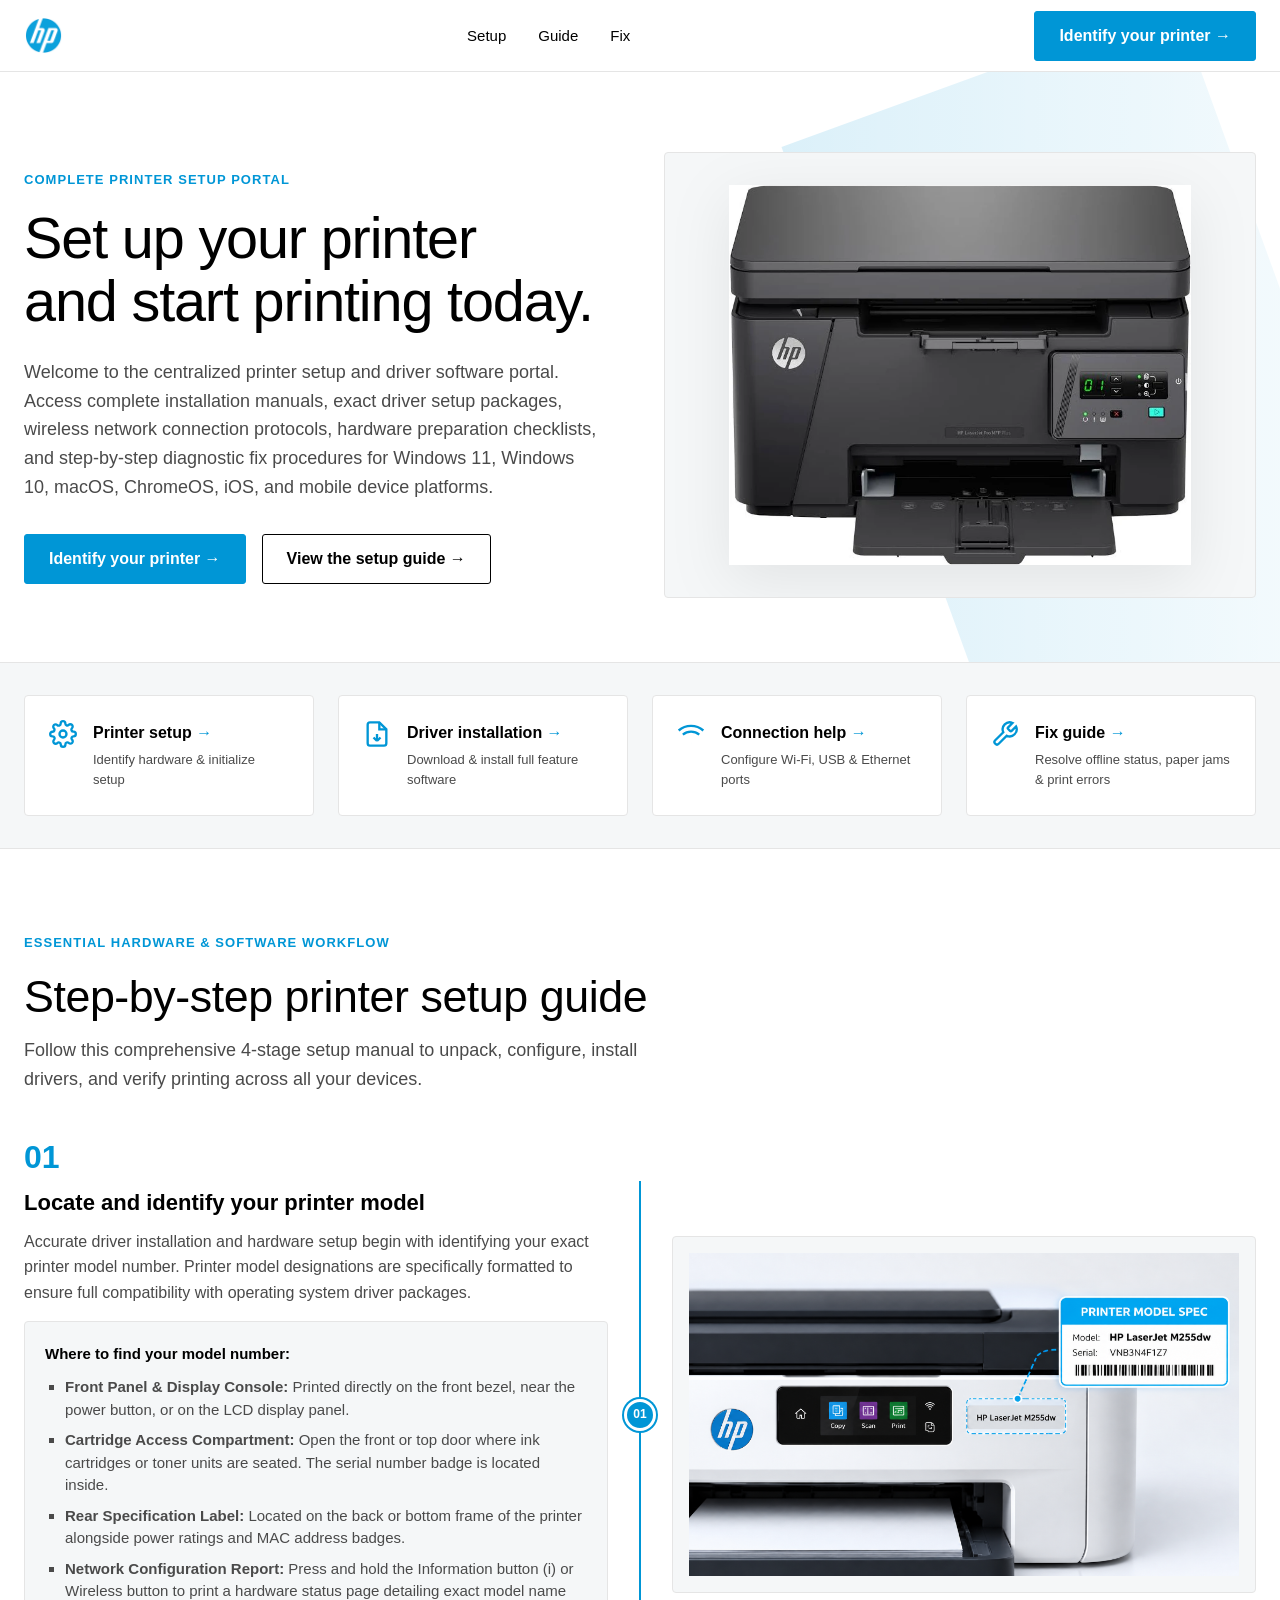
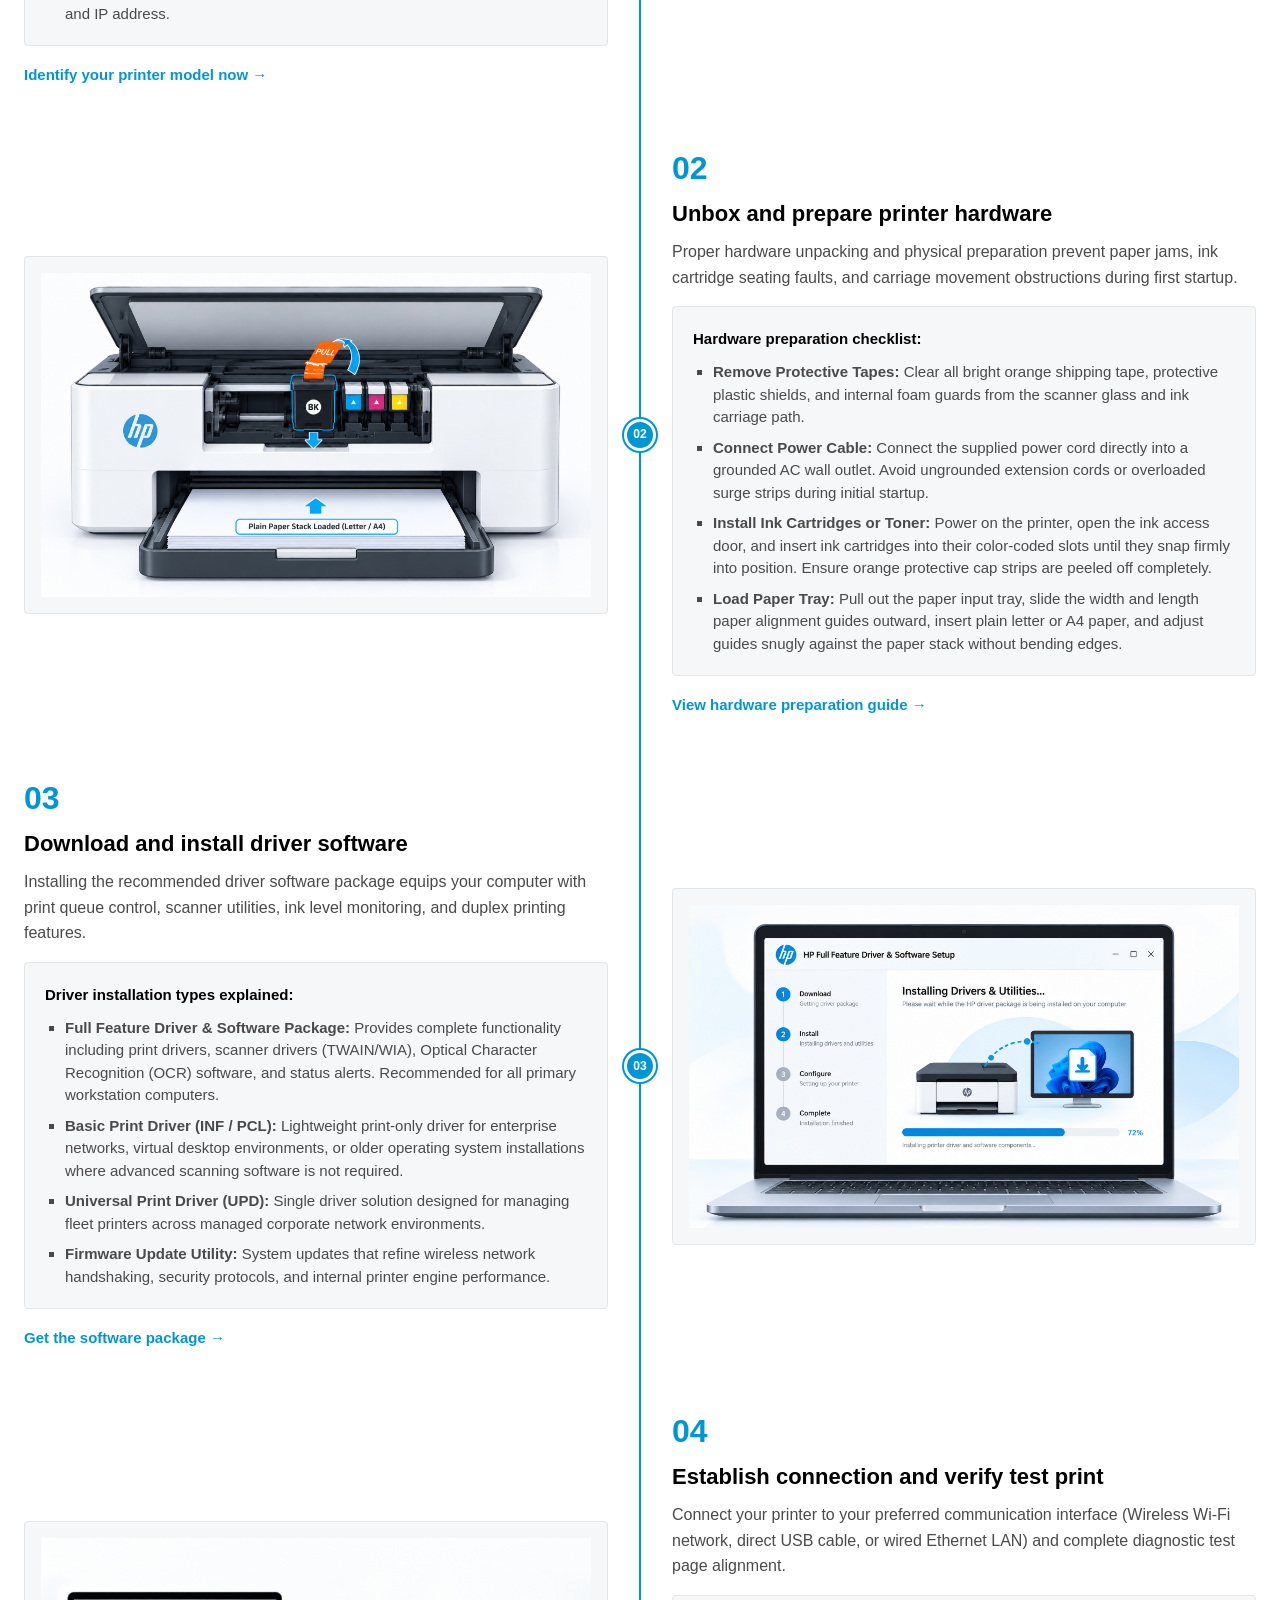
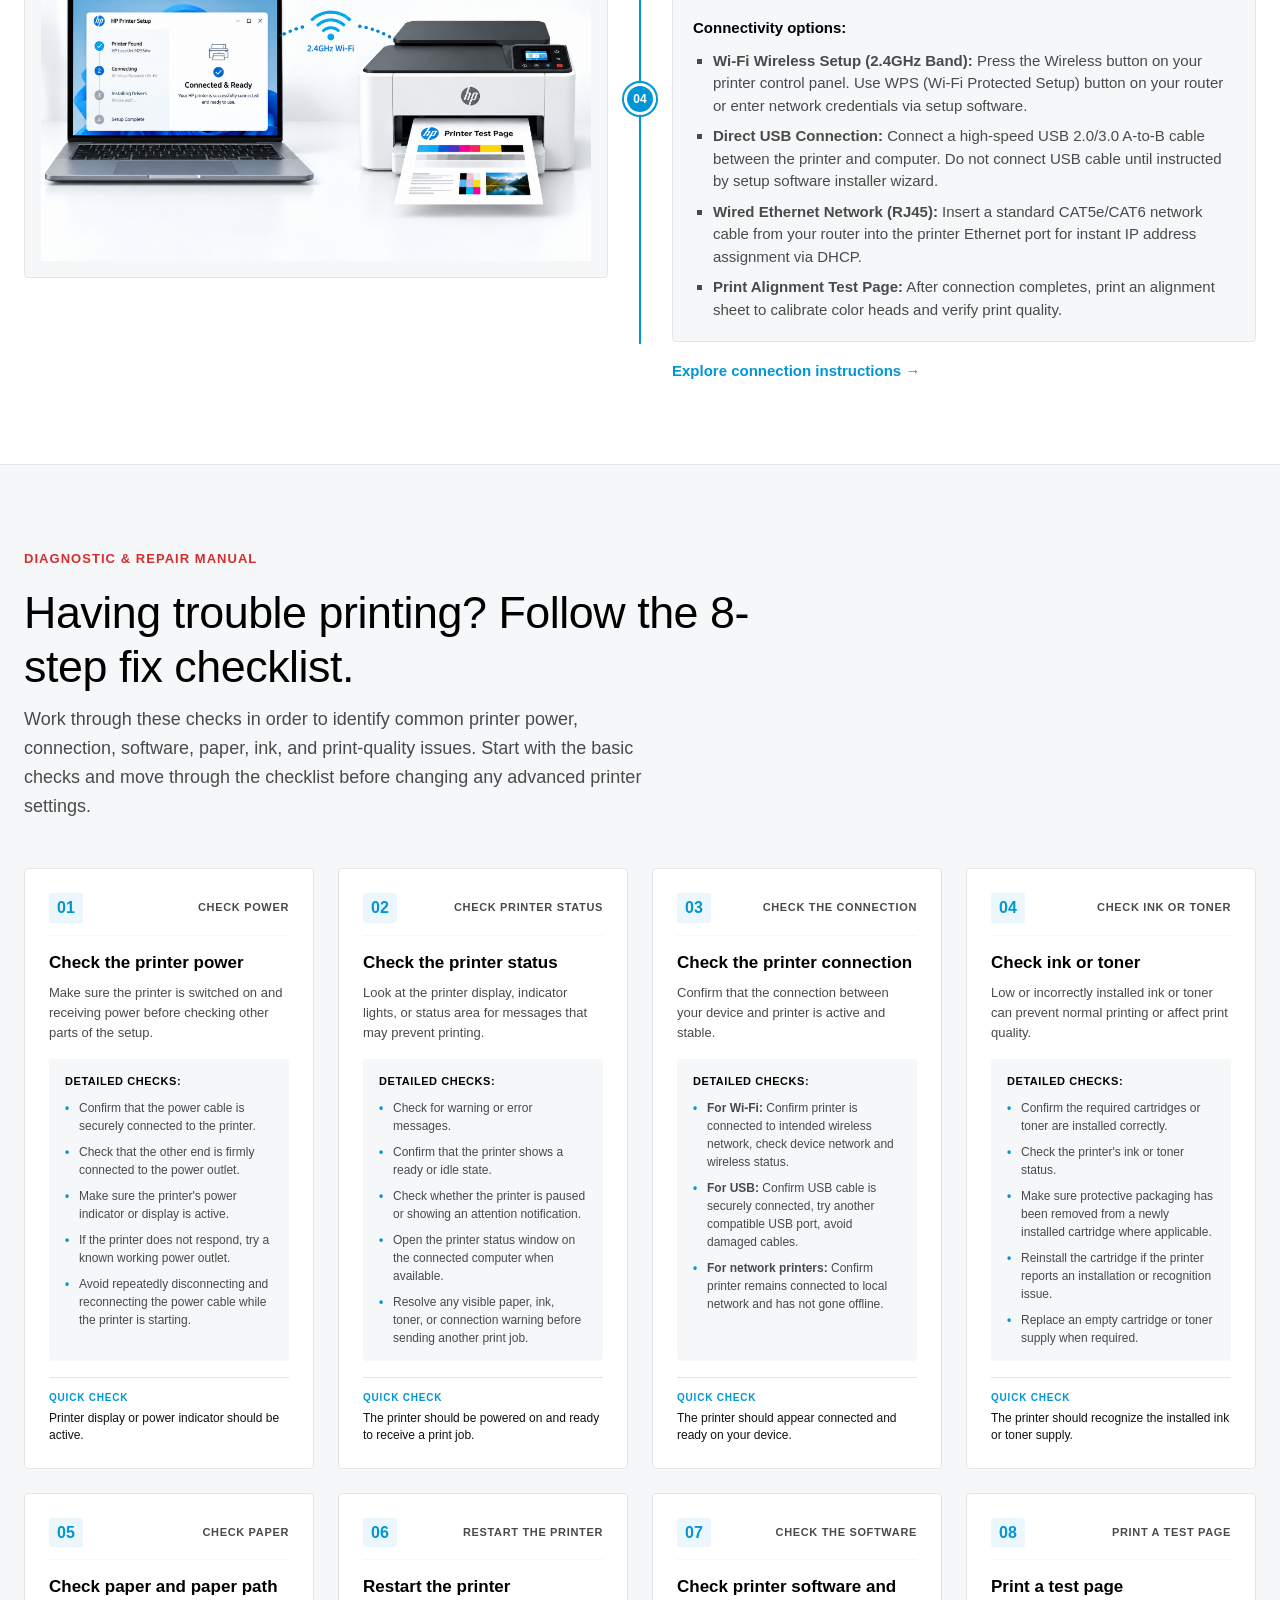
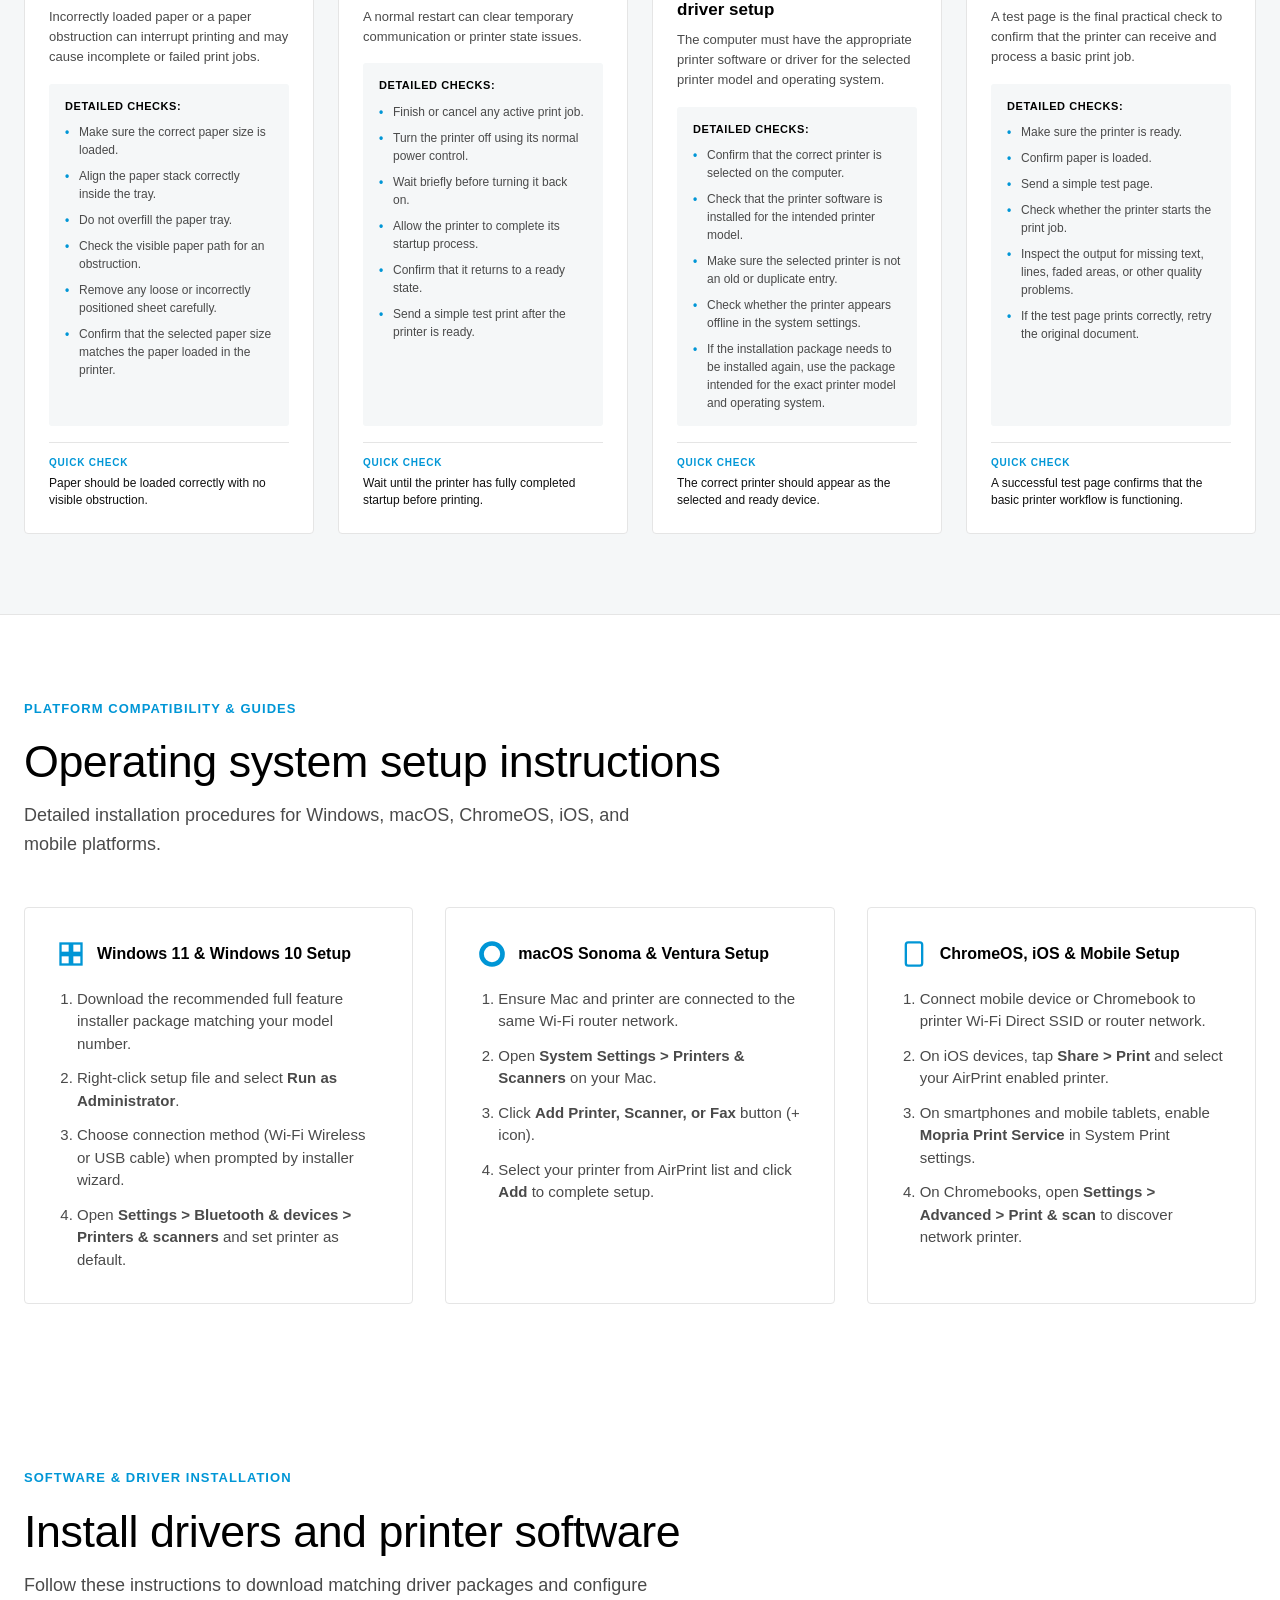
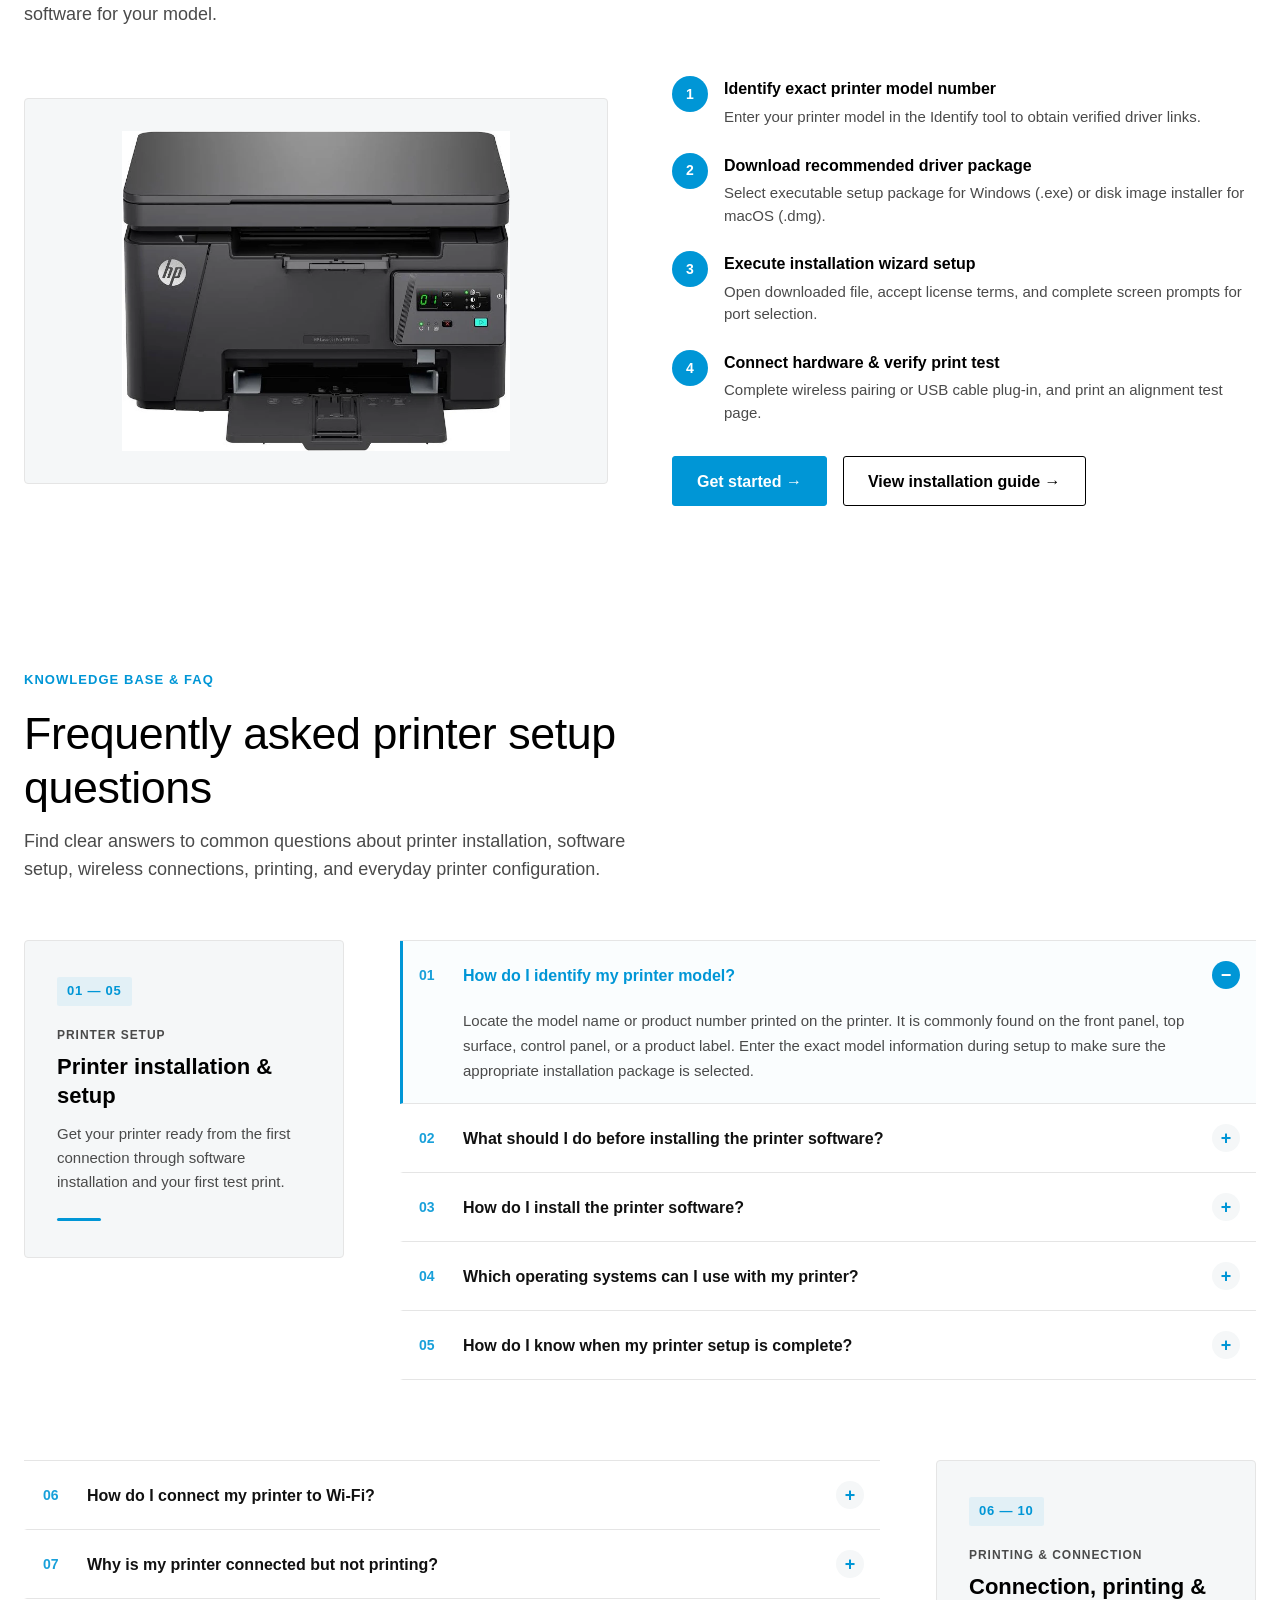
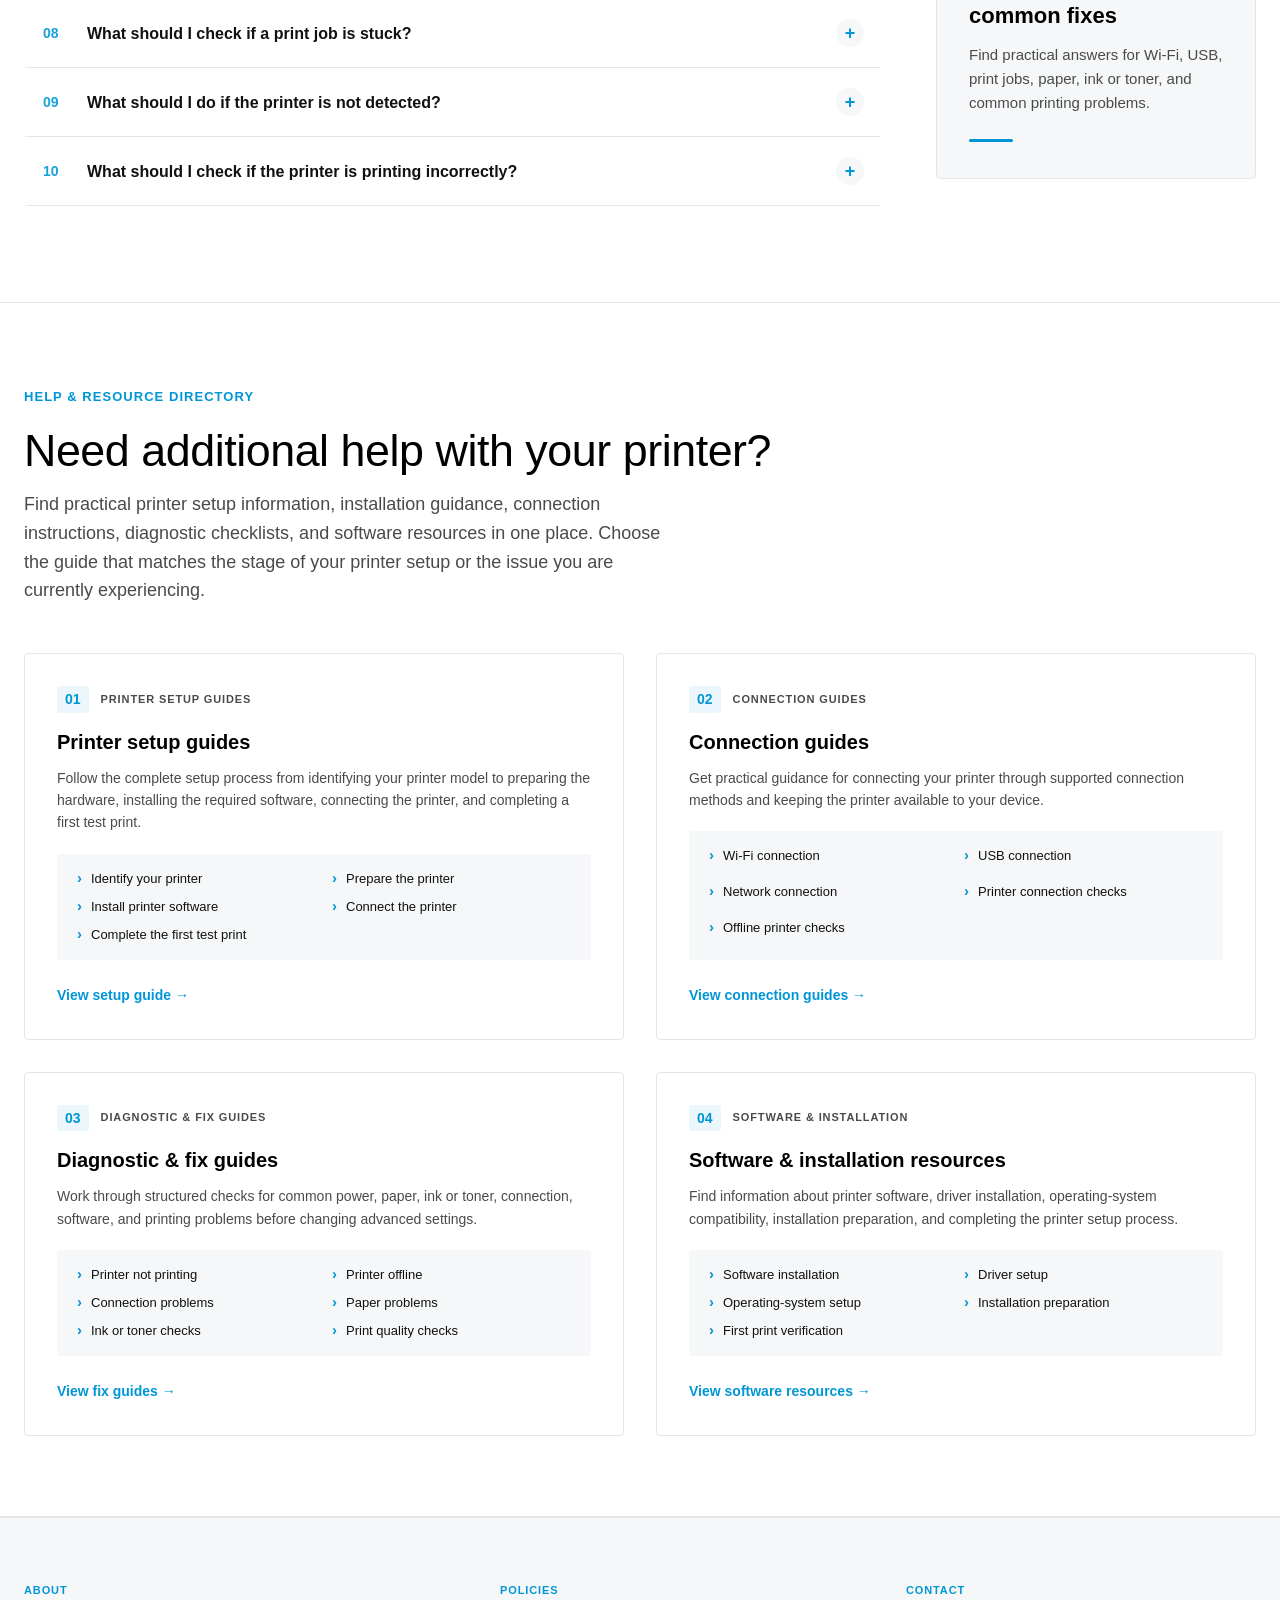
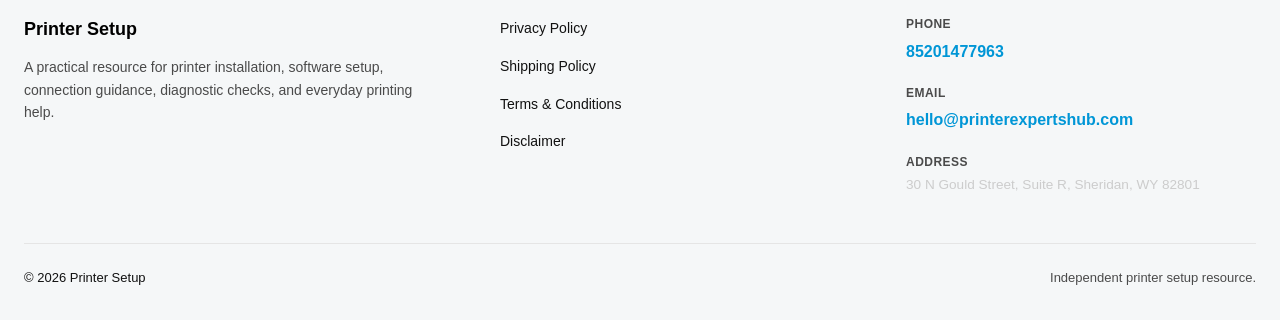
==== commit cdb3236e: "Update website pages and UI" ====
--- a/index.html
+++ b/index.html
@@ -5,6 +5,10 @@
   <meta name="viewport" content="width=device-width, initial-scale=1.0">
   <title>Printer Setup &amp; Driver Installation Portal — Complete Hardware &amp; Software Guide</title>
   <meta name="description" content="Comprehensive step-by-step printer setup instructions, driver installation packages, wireless connection manuals, operating system configuration guides, and print fix solutions for your printer.">
+  <!-- Favicon -->
+  <link rel="icon" type="image/svg+xml" href="assets/favicon/printer-favicon.svg">
+  <link rel="icon" type="image/png" sizes="32x32" href="assets/favicon/printer-favicon-32.png">
+  <link rel="apple-touch-icon" sizes="180x180" href="assets/favicon/printer-favicon-180.png">
   <link rel="stylesheet" href="css/style.css">
 </head>
 <body>
@@ -145,7 +149,7 @@
             </div>
             <div class="step-image-box">
               <div class="step-img-crop crop-front">
-                <img src="assets/step-01-find-model.svg" alt="Locating Printer Model Identification Label">
+                <img src="assets/setup-step-01.webp" alt="Locating Printer Model Identification Label">
               </div>
             </div>
           </div>
@@ -155,7 +159,7 @@
             <div class="step-dot">02</div>
             <div class="step-image-box" style="order: 1;">
               <div class="step-img-crop crop-tray">
-                <img src="assets/step-02-prepare-printer.svg" alt="Preparing Printer Hardware Unboxing Paper Load">
+                <img src="assets/setup-step-02.webp" alt="Preparing Printer Hardware Unboxing Paper Load">
               </div>
             </div>
             <div class="step-content-box" style="order: 2;">
@@ -199,7 +203,7 @@
             </div>
             <div class="step-image-box">
               <div class="step-img-crop crop-full">
-                <img src="assets/step-03-install-software.svg" alt="Installing Software Package on Computer">
+                <img src="assets/setup-step-03.webp" alt="Installing Software Package on Computer">
               </div>
             </div>
           </div>
@@ -209,7 +213,7 @@
             <div class="step-dot">04</div>
             <div class="step-image-box" style="order: 1;">
               <div class="step-img-crop crop-rear">
-                <img src="assets/step-04-connect-print.svg" alt="Connecting Printer Wireless USB Network">
+                <img src="assets/setup-step-04.webp" alt="Connecting Printer Wireless USB Network">
               </div>
             </div>
             <div class="step-content-box" style="order: 2;">
@@ -237,98 +241,204 @@
     <!-- 8-STEP DIAGNOSTIC FIX GUIDE (Warm Soft Red Accent Section) -->
     <section class="section-padding fix-section" id="fix-guide">
       <div class="container">
-        <div class="fix-header-row">
-          <div>
-            <span class="eyebrow fix-eyebrow">DIAGNOSTIC &amp; REPAIR MANUAL</span>
-            <h2 class="section-title">Having trouble printing? Follow the 8-step fix checklist.</h2>
-            <p class="section-subtitle">Use this systematic diagnostic flow to resolve offline status, print spooler freezes, paper jams, wireless disconnection, and poor print quality issues.</p>
-          </div>
-          <div class="fix-header-image">
-            <div class="fix-img-frame">
-              <img src="assets/printer.png" alt="Printer Diagnostics &amp; Repair Manual Visual">
-            </div>
-          </div>
-        </div>
-
-        <div class="trouble-grid-8">
-          <!-- 01 Check power -->
-          <div class="trouble-item-card" data-fix="power">
-            <div class="trouble-card-top">
-              <span class="trouble-num">01</span>
-              <svg class="trouble-icon-red" viewBox="0 0 24 24" fill="none" stroke="currentColor" stroke-width="2"><path d="M18.36 6.64a9 9 0 1 1-12.73 0"></path><line x1="12" y1="2" x2="12" y2="12"></line></svg>
-            </div>
-            <h4 class="trouble-item-title">Check power &amp; electrical supply</h4>
-            <p class="trouble-item-desc">Verify power cable is firmly seated into printer power port and plugged directly into a working AC wall outlet. Confirm power button LED is solid green/white without flickering.</p>
-          </div>
-
-          <!-- 02 Check for display errors -->
-          <div class="trouble-item-card" data-fix="errors">
-            <div class="trouble-card-top">
-              <span class="trouble-num">02</span>
-              <svg class="trouble-icon-red" viewBox="0 0 24 24" fill="none" stroke="currentColor" stroke-width="2"><path d="M14 2H6a2 2 0 0 0-2 2v16a2 2 0 0 0 2 2h12a2 2 0 0 0 2-2V8z"></path><polyline points="14 2 14 8 20 8"></polyline><line x1="12" y1="18" x2="12" y2="18"></line><line x1="12" y1="12" x2="12" y2="14"></line></svg>
-            </div>
-            <h4 class="trouble-item-title">Check display error codes</h4>
-            <p class="trouble-item-desc">Inspect front panel LCD screen or LED warning indicators for error codes (e.g., E1, E2, E3, E9, Door Open, Cartridge Error). Refer to error code manual for resolution.</p>
-          </div>
-
-          <!-- 03 Check connection -->
-          <div class="trouble-item-card" data-fix="connection">
-            <div class="trouble-card-top">
-              <span class="trouble-num">03</span>
-              <svg class="trouble-icon-red" viewBox="0 0 24 24" fill="none" stroke="currentColor" stroke-width="2"><path d="M5 12.55a11 11 0 0 1 14.08 0"></path><path d="M1.42 9a16 16 0 0 1 21.16 0"></path><line x1="12" y1="20" x2="12.01" y2="20"></line></svg>
-            </div>
-            <h4 class="trouble-item-title">Check Wi-Fi &amp; USB ports</h4>
-            <p class="trouble-item-desc">Confirm computer and printer are connected to identical 2.4GHz Wi-Fi SSID network. If using USB cable, disconnect and re-insert into direct motherboard USB port.</p>
-          </div>
-
-          <!-- 04 Check ink or toner -->
-          <div class="trouble-item-card" data-fix="supplies">
-            <div class="trouble-card-top">
-              <span class="trouble-num">04</span>
-              <svg class="trouble-icon-red" viewBox="0 0 24 24" fill="none" stroke="currentColor" stroke-width="2"><path d="M12 2.69l5.66 5.66a8 8 0 1 1-11.31 0z"></path></svg>
-            </div>
-            <h4 class="trouble-item-title">Check ink or toner levels</h4>
-            <p class="trouble-item-desc">Open access door to inspect cartridge seating. Ensure orange protective tape seal is completely removed and contacts are clean. Run software printhead cleaning cycle if ink is low.</p>
-          </div>
-
-          <!-- 05 Check paper tray -->
-          <div class="trouble-item-card" data-fix="paper">
-            <div class="trouble-card-top">
-              <span class="trouble-num">05</span>
-              <svg class="trouble-icon-red" viewBox="0 0 24 24" fill="none" stroke="currentColor" stroke-width="2"><rect x="4" y="4" width="16" height="16" rx="2"></rect><line x1="8" y1="8" x2="16" y2="8"></line><line x1="8" y1="12" x2="16" y2="12"></line></svg>
-            </div>
-            <h4 class="trouble-item-title">Clear paper jams &amp; tray feeds</h4>
-            <p class="trouble-item-desc">Remove paper stack, inspect input tray rollers, and carefully pull out jammed paper from rear access door or duplex unit using both hands to avoid tearing paper.</p>
-          </div>
-
-          <!-- 06 Restart spooler -->
-          <div class="trouble-item-card" data-fix="restart">
-            <div class="trouble-card-top">
-              <span class="trouble-num">06</span>
-              <svg class="trouble-icon-red" viewBox="0 0 24 24" fill="none" stroke="currentColor" stroke-width="2"><polyline points="23 4 23 10 17 10"></polyline><path d="M20.49 15a9 9 0 1 1-2.12-9.36L23 10"></path></svg>
-            </div>
-            <h4 class="trouble-item-title">Restart print spooler service</h4>
-            <p class="trouble-item-desc">Power cycle printer and router. On Windows, press Win+R, type services.msc, right-click Print Spooler service, click Restart, and clear pending queued documents.</p>
-          </div>
-
-          <!-- 07 Update software -->
-          <div class="trouble-item-card" data-fix="software">
-            <div class="trouble-card-top">
-              <span class="trouble-num">07</span>
-              <svg class="trouble-icon-red" viewBox="0 0 24 24" fill="none" stroke="currentColor" stroke-width="2"><rect x="2" y="3" width="20" height="14" rx="2" ry="2"></rect><line x1="8" y1="21" x2="16" y2="21"></line><line x1="12" y1="17" x2="12" y2="21"></line></svg>
-            </div>
-            <h4 class="trouble-item-title">Update driver software &amp; OS</h4>
-            <p class="trouble-item-desc">Reinstall or update printer driver package to resolve port communication conflicts after operating system updates on Windows 11 or macOS Sonoma.</p>
-          </div>
-
-          <!-- 08 Try printing again -->
-          <div class="trouble-item-card" data-fix="testpage">
-            <div class="trouble-card-top">
-              <span class="trouble-num">08</span>
-              <svg class="trouble-icon-red" viewBox="0 0 24 24" fill="none" stroke="currentColor" stroke-width="2"><path d="M22 11.08V12a10 10 0 1 1-5.93-9.14"></path><polyline points="22 4 12 14.01 9 11.01"></polyline></svg>
-            </div>
-            <h4 class="trouble-item-title">Print alignment diagnostic page</h4>
-            <p class="trouble-item-desc">Open system Printers &amp; Scanners menu, select your printer, click Print Test Page, and evaluate line sharpness and color registration grid output.</p>
+        <div class="section-header fix-section-header">
+          <span class="eyebrow fix-eyebrow">DIAGNOSTIC &amp; REPAIR MANUAL</span>
+          <h2 class="section-title">Having trouble printing? Follow the 8-step fix checklist.</h2>
+          <p class="section-subtitle">Work through these checks in order to identify common printer power, connection, software, paper, ink, and print-quality issues. Start with the basic checks and move through the checklist before changing any advanced printer settings.</p>
+        </div>
+
+        <div class="diag-checklist-grid">
+          <!-- Step 01 -->
+          <div class="diag-step-card trouble-item-card" data-fix="power">
+            <div class="diag-card-header">
+              <span class="diag-step-num">01</span>
+              <span class="diag-step-tag">CHECK POWER</span>
+            </div>
+            <h3 class="diag-step-title">Check the printer power</h3>
+            <p class="diag-step-desc">Make sure the printer is switched on and receiving power before checking other parts of the setup.</p>
+            <div class="diag-checks-list">
+              <span class="diag-list-heading">Detailed checks:</span>
+              <ul>
+                <li>Confirm that the power cable is securely connected to the printer.</li>
+                <li>Check that the other end is firmly connected to the power outlet.</li>
+                <li>Make sure the printer's power indicator or display is active.</li>
+                <li>If the printer does not respond, try a known working power outlet.</li>
+                <li>Avoid repeatedly disconnecting and reconnecting the power cable while the printer is starting.</li>
+              </ul>
+            </div>
+            <div class="diag-quick-check">
+              <span class="quick-check-badge">Quick check</span>
+              <span class="quick-check-text">Printer display or power indicator should be active.</span>
+            </div>
+          </div>
+
+          <!-- Step 02 -->
+          <div class="diag-step-card trouble-item-card" data-fix="errors">
+            <div class="diag-card-header">
+              <span class="diag-step-num">02</span>
+              <span class="diag-step-tag">CHECK PRINTER STATUS</span>
+            </div>
+            <h3 class="diag-step-title">Check the printer status</h3>
+            <p class="diag-step-desc">Look at the printer display, indicator lights, or status area for messages that may prevent printing.</p>
+            <div class="diag-checks-list">
+              <span class="diag-list-heading">Detailed checks:</span>
+              <ul>
+                <li>Check for warning or error messages.</li>
+                <li>Confirm that the printer shows a ready or idle state.</li>
+                <li>Check whether the printer is paused or showing an attention notification.</li>
+                <li>Open the printer status window on the connected computer when available.</li>
+                <li>Resolve any visible paper, ink, toner, or connection warning before sending another print job.</li>
+              </ul>
+            </div>
+            <div class="diag-quick-check">
+              <span class="quick-check-badge">Quick check</span>
+              <span class="quick-check-text">The printer should be powered on and ready to receive a print job.</span>
+            </div>
+          </div>
+
+          <!-- Step 03 -->
+          <div class="diag-step-card trouble-item-card" data-fix="connection">
+            <div class="diag-card-header">
+              <span class="diag-step-num">03</span>
+              <span class="diag-step-tag">CHECK THE CONNECTION</span>
+            </div>
+            <h3 class="diag-step-title">Check the printer connection</h3>
+            <p class="diag-step-desc">Confirm that the connection between your device and printer is active and stable.</p>
+            <div class="diag-checks-list">
+              <span class="diag-list-heading">Detailed checks:</span>
+              <ul>
+                <li><strong>For Wi-Fi:</strong> Confirm printer is connected to intended wireless network, check device network and wireless status.</li>
+                <li><strong>For USB:</strong> Confirm USB cable is securely connected, try another compatible USB port, avoid damaged cables.</li>
+                <li><strong>For network printers:</strong> Confirm printer remains connected to local network and has not gone offline.</li>
+              </ul>
+            </div>
+            <div class="diag-quick-check">
+              <span class="quick-check-badge">Quick check</span>
+              <span class="quick-check-text">The printer should appear connected and ready on your device.</span>
+            </div>
+          </div>
+
+          <!-- Step 04 -->
+          <div class="diag-step-card trouble-item-card" data-fix="supplies">
+            <div class="diag-card-header">
+              <span class="diag-step-num">04</span>
+              <span class="diag-step-tag">CHECK INK OR TONER</span>
+            </div>
+            <h3 class="diag-step-title">Check ink or toner</h3>
+            <p class="diag-step-desc">Low or incorrectly installed ink or toner can prevent normal printing or affect print quality.</p>
+            <div class="diag-checks-list">
+              <span class="diag-list-heading">Detailed checks:</span>
+              <ul>
+                <li>Confirm the required cartridges or toner are installed correctly.</li>
+                <li>Check the printer's ink or toner status.</li>
+                <li>Make sure protective packaging has been removed from a newly installed cartridge where applicable.</li>
+                <li>Reinstall the cartridge if the printer reports an installation or recognition issue.</li>
+                <li>Replace an empty cartridge or toner supply when required.</li>
+              </ul>
+            </div>
+            <div class="diag-quick-check">
+              <span class="quick-check-badge">Quick check</span>
+              <span class="quick-check-text">The printer should recognize the installed ink or toner supply.</span>
+            </div>
+          </div>
+
+          <!-- Step 05 -->
+          <div class="diag-step-card trouble-item-card" data-fix="paper">
+            <div class="diag-card-header">
+              <span class="diag-step-num">05</span>
+              <span class="diag-step-tag">CHECK PAPER</span>
+            </div>
+            <h3 class="diag-step-title">Check paper and paper path</h3>
+            <p class="diag-step-desc">Incorrectly loaded paper or a paper obstruction can interrupt printing and may cause incomplete or failed print jobs.</p>
+            <div class="diag-checks-list">
+              <span class="diag-list-heading">Detailed checks:</span>
+              <ul>
+                <li>Make sure the correct paper size is loaded.</li>
+                <li>Align the paper stack correctly inside the tray.</li>
+                <li>Do not overfill the paper tray.</li>
+                <li>Check the visible paper path for an obstruction.</li>
+                <li>Remove any loose or incorrectly positioned sheet carefully.</li>
+                <li>Confirm that the selected paper size matches the paper loaded in the printer.</li>
+              </ul>
+            </div>
+            <div class="diag-quick-check">
+              <span class="quick-check-badge">Quick check</span>
+              <span class="quick-check-text">Paper should be loaded correctly with no visible obstruction.</span>
+            </div>
+          </div>
+
+          <!-- Step 06 -->
+          <div class="diag-step-card trouble-item-card" data-fix="restart">
+            <div class="diag-card-header">
+              <span class="diag-step-num">06</span>
+              <span class="diag-step-tag">RESTART THE PRINTER</span>
+            </div>
+            <h3 class="diag-step-title">Restart the printer</h3>
+            <p class="diag-step-desc">A normal restart can clear temporary communication or printer state issues.</p>
+            <div class="diag-checks-list">
+              <span class="diag-list-heading">Detailed checks:</span>
+              <ul>
+                <li>Finish or cancel any active print job.</li>
+                <li>Turn the printer off using its normal power control.</li>
+                <li>Wait briefly before turning it back on.</li>
+                <li>Allow the printer to complete its startup process.</li>
+                <li>Confirm that it returns to a ready state.</li>
+                <li>Send a simple test print after the printer is ready.</li>
+              </ul>
+            </div>
+            <div class="diag-quick-check">
+              <span class="quick-check-badge">Quick check</span>
+              <span class="quick-check-text">Wait until the printer has fully completed startup before printing.</span>
+            </div>
+          </div>
+
+          <!-- Step 07 -->
+          <div class="diag-step-card trouble-item-card" data-fix="software">
+            <div class="diag-card-header">
+              <span class="diag-step-num">07</span>
+              <span class="diag-step-tag">CHECK THE SOFTWARE</span>
+            </div>
+            <h3 class="diag-step-title">Check printer software and driver setup</h3>
+            <p class="diag-step-desc">The computer must have the appropriate printer software or driver for the selected printer model and operating system.</p>
+            <div class="diag-checks-list">
+              <span class="diag-list-heading">Detailed checks:</span>
+              <ul>
+                <li>Confirm that the correct printer is selected on the computer.</li>
+                <li>Check that the printer software is installed for the intended printer model.</li>
+                <li>Make sure the selected printer is not an old or duplicate entry.</li>
+                <li>Check whether the printer appears offline in the system settings.</li>
+                <li>If the installation package needs to be installed again, use the package intended for the exact printer model and operating system.</li>
+              </ul>
+            </div>
+            <div class="diag-quick-check">
+              <span class="quick-check-badge">Quick check</span>
+              <span class="quick-check-text">The correct printer should appear as the selected and ready device.</span>
+            </div>
+          </div>
+
+          <!-- Step 08 -->
+          <div class="diag-step-card trouble-item-card" data-fix="testpage">
+            <div class="diag-card-header">
+              <span class="diag-step-num">08</span>
+              <span class="diag-step-tag">PRINT A TEST PAGE</span>
+            </div>
+            <h3 class="diag-step-title">Print a test page</h3>
+            <p class="diag-step-desc">A test page is the final practical check to confirm that the printer can receive and process a basic print job.</p>
+            <div class="diag-checks-list">
+              <span class="diag-list-heading">Detailed checks:</span>
+              <ul>
+                <li>Make sure the printer is ready.</li>
+                <li>Confirm paper is loaded.</li>
+                <li>Send a simple test page.</li>
+                <li>Check whether the printer starts the print job.</li>
+                <li>Inspect the output for missing text, lines, faded areas, or other quality problems.</li>
+                <li>If the test page prints correctly, retry the original document.</li>
+              </ul>
+            </div>
+            <div class="diag-quick-check">
+              <span class="quick-check-badge">Quick check</span>
+              <span class="quick-check-text">A successful test page confirms that the basic printer workflow is functioning.</span>
+            </div>
           </div>
         </div>
       </div>
@@ -454,204 +564,332 @@
     </section>
 
     <!-- PRINTER SETUP FREQUENTLY ASKED QUESTIONS (Accordion Section) -->
-    <section class="section-padding" id="faq-section">
+    <section class="section-padding faq-knowledge-section" id="faq-section">
       <div class="container">
-        <div class="section-header">
+        <div class="section-header faq-main-header">
           <span class="eyebrow">KNOWLEDGE BASE &amp; FAQ</span>
           <h2 class="section-title">Frequently asked printer setup questions</h2>
-          <p class="section-subtitle">Detailed technical answers to common printer installation, connectivity, and hardware configuration questions.</p>
-        </div>
-
-        <div class="accordion-wrapper">
-          <!-- Item 1 -->
-          <div class="accordion-item">
-            <button class="accordion-header" aria-expanded="false">
-              <span>How do I set up a wireless printer without using a USB cable?</span>
-              <span class="accordion-icon">+</span>
-            </button>
-            <div class="accordion-content">
-              <p>
-                Setting up a wireless printer over Wi-Fi without a USB cable can be accomplished using WPS (Wi-Fi Protected Setup) or Software Auto-Connect. First, ensure your Wi-Fi router includes WPS capability. Press and hold the Wireless button on your printer panel for 3 seconds until the wireless status LED begins blinking. Within 2 minutes, press the WPS button on your wireless router. The printer will negotiate credentials and establish a connection. Once the wireless light stays solid blue, run the driver setup software on your computer, select "Wireless Network Connection", and your computer will automatically discover the printer on the local network.
-              </p>
-            </div>
-          </div>
-
-          <!-- Item 2 -->
-          <div class="accordion-item">
-            <button class="accordion-header" aria-expanded="false">
-              <span>What steps resolve a "Printer Offline" status on Windows 11?</span>
-              <span class="accordion-icon">+</span>
-            </button>
-            <div class="accordion-content">
-              <p>
-                A "Printer Offline" status on Windows 11 usually indicates a communication breakdown between the Windows Print Spooler and the printer's assigned IP address. To fix this:
-              </p>
-              <ul class="faq-list">
-                <li>Power cycle both your printer and wireless router to refresh network DHCP leases.</li>
-                <li>Open <strong>Settings &gt; Bluetooth &amp; devices &gt; Printers &amp; scanners</strong>, click your printer, and select <strong>Open print queue</strong>.</li>
-                <li>In the print queue window, click the <strong>Printer</strong> menu item and ensure <strong>Use Printer Offline</strong> is unchecked.</li>
-                <li>Press Win+R, type <code>services.msc</code>, locate <strong>Print Spooler</strong>, right-click and choose <strong>Restart</strong>.</li>
-              </ul>
-            </div>
-          </div>
-
-          <!-- Item 3 -->
-          <div class="accordion-item">
-            <button class="accordion-header" aria-expanded="false">
-              <span>What is the difference between a Full Feature Driver and a Basic Driver?</span>
-              <span class="accordion-icon">+</span>
-            </button>
-            <div class="accordion-content">
-              <p>
-                A <strong>Full Feature Driver &amp; Software Package</strong> includes the primary print engine driver alongside advanced scanning utilities (TWAIN/WIA drivers), optical character recognition (OCR) tools, ink level monitor software, and network configuration diagnostic tools. A <strong>Basic Driver</strong> (such as an INF or PCL driver) contains only the core code required for Windows or macOS to send print jobs to the printer queue. Basic drivers are recommended for system administrators managing enterprise networks or low-bandwidth environments where full software applications are not required.
-              </p>
-            </div>
-          </div>
-
-          <!-- Item 4 -->
-          <div class="accordion-item">
-            <button class="accordion-header" aria-expanded="false">
-              <span>How do I find the IP address of my network printer?</span>
-              <span class="accordion-icon">+</span>
-            </button>
-            <div class="accordion-content">
-              <p>
-                You can obtain your printer's IP address through several methods:
-              </p>
-              <ul class="faq-list">
-                <li><strong>Network Status Page:</strong> Press and hold the Information (i) or Wireless button on the printer control panel for 3 seconds to print a Wireless Network Test Report containing your IPv4 address (e.g., 192.168.1.150).</li>
-                <li><strong>Printer Display Screen:</strong> On touchscreen models, tap the Wireless or Settings icon to view active Wi-Fi connection details.</li>
-                <li><strong>Router Admin Console:</strong> Log into your Wi-Fi router management panel (usually 192.168.1.1 or 192.168.0.1) and check the DHCP Connected Devices client list.</li>
-              </ul>
-            </div>
-          </div>
-
-          <!-- Item 5 -->
-          <div class="accordion-item">
-            <button class="accordion-header" aria-expanded="false">
-              <span>Why is my printer producing blank pages or faint print output?</span>
-              <span class="accordion-icon">+</span>
-            </button>
-            <div class="accordion-content">
-              <p>
-                Blank or faint print output is typically caused by clogged printhead nozzles, protective tape left on new ink cartridges, or incorrect print density settings. Ensure all orange protective plastic sealing tape has been removed completely from cartridge vents before installation. If cartridges are seated correctly, run a <strong>Printhead Cleaning Utility</strong> cycle through your printer software or control panel settings to clear dried ink residue from microscopic printhead nozzles.
-              </p>
-            </div>
-          </div>
-
-          <!-- Item 6 -->
-          <div class="accordion-item">
-            <button class="accordion-header" aria-expanded="false">
-              <span>How do I clear a paper jam without damaging internal rollers?</span>
-              <span class="accordion-icon">+</span>
-            </button>
-            <div class="accordion-content">
-              <p>
-                To safely clear a paper jam: Turn off the printer power switch and disconnect the AC power cord. Open the rear access panel or duplexer unit. Grasp the stuck paper firmly with both hands and pull it out slowly and evenly in the direction of the paper path to avoid tearing the sheet or damaging internal feed rollers. Inspect the paper path with a flashlight to remove small paper scraps, close all access doors, reconnect power, and print a alignment test page.
-              </p>
-            </div>
-          </div>
+          <p class="section-subtitle">Find clear answers to common questions about printer installation, software setup, wireless connections, printing, and everyday printer configuration.</p>
+        </div>
+
+        <div class="faq-groups-wrapper">
+          
+          <!-- PART 01: PRINTER SETUP & INSTALLATION -->
+          <div class="faq-group-block group-part-01">
+            <div class="faq-group-grid">
+              <!-- Desktop Left Side: Category Panel -->
+              <div class="faq-category-panel">
+                <div class="panel-badge-range">01 &mdash; 05</div>
+                <span class="panel-eyebrow">PRINTER SETUP</span>
+                <h3 class="panel-title">Printer installation &amp; setup</h3>
+                <p class="panel-desc">Get your printer ready from the first connection through software installation and your first test print.</p>
+                <div class="panel-accent-line"></div>
+              </div>
+
+              <!-- Desktop Right Side: 5 FAQ Accordion Items -->
+              <div class="faq-items-list">
+                <!-- FAQ 01 -->
+                <div class="accordion-item faq-accordion-item is-open">
+                  <button type="button" class="accordion-header faq-accordion-header" id="faq-head-01" aria-expanded="true" aria-controls="faq-ans-01">
+                    <span class="faq-num">01</span>
+                    <span class="faq-question-text">How do I identify my printer model?</span>
+                    <span class="faq-toggle-btn" aria-hidden="true"></span>
+                  </button>
+                  <div class="accordion-content faq-accordion-body" id="faq-ans-01" role="region" aria-labelledby="faq-head-01">
+                    <div class="faq-body-inner">
+                      <p>Locate the model name or product number printed on the printer. It is commonly found on the front panel, top surface, control panel, or a product label. Enter the exact model information during setup to make sure the appropriate installation package is selected.</p>
+                    </div>
+                  </div>
+                </div>
+
+                <!-- FAQ 02 -->
+                <div class="accordion-item faq-accordion-item">
+                  <button type="button" class="accordion-header faq-accordion-header" id="faq-head-02" aria-expanded="false" aria-controls="faq-ans-02">
+                    <span class="faq-num">02</span>
+                    <span class="faq-question-text">What should I do before installing the printer software?</span>
+                    <span class="faq-toggle-btn" aria-hidden="true"></span>
+                  </button>
+                  <div class="accordion-content faq-accordion-body" id="faq-ans-02" role="region" aria-labelledby="faq-head-02">
+                    <div class="faq-body-inner">
+                      <p>Place the printer near a suitable power source, remove all packaging materials, install the required ink or toner, load compatible paper, and turn the printer on. If you are using Wi-Fi, keep the printer within a reliable range of your wireless network during setup.</p>
+                    </div>
+                  </div>
+                </div>
+
+                <!-- FAQ 03 -->
+                <div class="accordion-item faq-accordion-item">
+                  <button type="button" class="accordion-header faq-accordion-header" id="faq-head-03" aria-expanded="false" aria-controls="faq-ans-03">
+                    <span class="faq-num">03</span>
+                    <span class="faq-question-text">How do I install the printer software?</span>
+                    <span class="faq-toggle-btn" aria-hidden="true"></span>
+                  </button>
+                  <div class="accordion-content faq-accordion-body" id="faq-ans-03" role="region" aria-labelledby="faq-head-03">
+                    <div class="faq-body-inner">
+                      <p>Start the printer setup process and select the software package provided for your printer model and operating system. Run the installation package and follow the setup instructions. Depending on the printer, you may be asked to connect the printer through Wi-Fi, USB, or another supported connection method.</p>
+                    </div>
+                  </div>
+                </div>
+
+                <!-- FAQ 04 -->
+                <div class="accordion-item faq-accordion-item">
+                  <button type="button" class="accordion-header faq-accordion-header" id="faq-head-04" aria-expanded="false" aria-controls="faq-ans-04">
+                    <span class="faq-num">04</span>
+                    <span class="faq-question-text">Which operating systems can I use with my printer?</span>
+                    <span class="faq-toggle-btn" aria-hidden="true"></span>
+                  </button>
+                  <div class="accordion-content faq-accordion-body" id="faq-ans-04" role="region" aria-labelledby="faq-head-04">
+                    <div class="faq-body-inner">
+                      <p>Printer software availability depends on the specific printer model. Common supported platforms include Windows and macOS, while some printers also provide setup and printing options for Android and iOS devices. Always use the software or setup package intended for your printer model and operating system.</p>
+                    </div>
+                  </div>
+                </div>
+
+                <!-- FAQ 05 -->
+                <div class="accordion-item faq-accordion-item">
+                  <button type="button" class="accordion-header faq-accordion-header" id="faq-head-05" aria-expanded="false" aria-controls="faq-ans-05">
+                    <span class="faq-num">05</span>
+                    <span class="faq-question-text">How do I know when my printer setup is complete?</span>
+                    <span class="faq-toggle-btn" aria-hidden="true"></span>
+                  </button>
+                  <div class="accordion-content faq-accordion-body" id="faq-ans-05" role="region" aria-labelledby="faq-head-05">
+                    <div class="faq-body-inner">
+                      <p>The setup is generally complete once the printer has been connected, the required software has been installed, and the printer is ready to receive print jobs. Printing a test page is a useful final check because it confirms communication between the device and printer.</p>
+                    </div>
+                  </div>
+                </div>
+              </div>
+            </div>
+          </div>
+
+          <!-- PART 02: PRINTING & CONNECTION -->
+          <div class="faq-group-block group-part-02">
+            <div class="faq-group-grid group-grid-reversed">
+              <!-- Desktop Left Side: 5 FAQ Accordion Items (06 - 10) -->
+              <div class="faq-items-list col-faqs">
+                <!-- FAQ 06 -->
+                <div class="accordion-item faq-accordion-item">
+                  <button type="button" class="accordion-header faq-accordion-header" id="faq-head-06" aria-expanded="false" aria-controls="faq-ans-06">
+                    <span class="faq-num">06</span>
+                    <span class="faq-question-text">How do I connect my printer to Wi-Fi?</span>
+                    <span class="faq-toggle-btn" aria-hidden="true"></span>
+                  </button>
+                  <div class="accordion-content faq-accordion-body" id="faq-ans-06" role="region" aria-labelledby="faq-head-06">
+                    <div class="faq-body-inner">
+                      <p>Turn on the printer and open its wireless or network setup option. Select your Wi-Fi network and enter the network password when requested. Keep the printer within a stable wireless range while the connection is being established. After connecting, confirm that the printer shows an active network connection.</p>
+                    </div>
+                  </div>
+                </div>
+
+                <!-- FAQ 07 -->
+                <div class="accordion-item faq-accordion-item">
+                  <button type="button" class="accordion-header faq-accordion-header" id="faq-head-07" aria-expanded="false" aria-controls="faq-ans-07">
+                    <span class="faq-num">07</span>
+                    <span class="faq-question-text">Why is my printer connected but not printing?</span>
+                    <span class="faq-toggle-btn" aria-hidden="true"></span>
+                  </button>
+                  <div class="accordion-content faq-accordion-body" id="faq-ans-07" role="region" aria-labelledby="faq-head-07">
+                    <div class="faq-body-inner">
+                      <p>First check that the correct printer is selected on your computer or mobile device. Confirm that the printer is powered on and ready, then check the connection and print queue. Make sure paper is loaded and that there are no visible warning messages. If the problem continues, restart the printer and send a new test print.</p>
+                    </div>
+                  </div>
+                </div>
+
+                <!-- FAQ 08 -->
+                <div class="accordion-item faq-accordion-item">
+                  <button type="button" class="accordion-header faq-accordion-header" id="faq-head-08" aria-expanded="false" aria-controls="faq-ans-08">
+                    <span class="faq-num">08</span>
+                    <span class="faq-question-text">What should I check if a print job is stuck?</span>
+                    <span class="faq-toggle-btn" aria-hidden="true"></span>
+                  </button>
+                  <div class="accordion-content faq-accordion-body" id="faq-ans-08" role="region" aria-labelledby="faq-head-08">
+                    <div class="faq-body-inner">
+                      <p>Check the printer status and open the print queue on your device. Cancel any failed or stalled jobs, then confirm that the printer is still connected. Restarting the printer can clear temporary communication problems. After the printer becomes ready, send the document again.</p>
+                    </div>
+                  </div>
+                </div>
+
+                <!-- FAQ 09 -->
+                <div class="accordion-item faq-accordion-item">
+                  <button type="button" class="accordion-header faq-accordion-header" id="faq-head-09" aria-expanded="false" aria-controls="faq-ans-09">
+                    <span class="faq-num">09</span>
+                    <span class="faq-question-text">What should I do if the printer is not detected?</span>
+                    <span class="faq-toggle-btn" aria-hidden="true"></span>
+                  </button>
+                  <div class="accordion-content faq-accordion-body" id="faq-ans-09" role="region" aria-labelledby="faq-head-09">
+                    <div class="faq-body-inner">
+                      <p>Confirm that the printer is powered on and connected through the intended connection method. For Wi-Fi printers, make sure the printer and device are using the appropriate network. For USB connections, check the cable and port. Restarting both the printer and the device can also help establish a fresh connection.</p>
+                    </div>
+                  </div>
+                </div>
+
+                <!-- FAQ 10 -->
+                <div class="accordion-item faq-accordion-item">
+                  <button type="button" class="accordion-header faq-accordion-header" id="faq-head-10" aria-expanded="false" aria-controls="faq-ans-10">
+                    <span class="faq-num">10</span>
+                    <span class="faq-question-text">What should I check if the printer is printing incorrectly?</span>
+                    <span class="faq-toggle-btn" aria-hidden="true"></span>
+                  </button>
+                  <div class="accordion-content faq-accordion-body" id="faq-ans-10" role="region" aria-labelledby="faq-head-10">
+                    <div class="faq-body-inner">
+                      <p>Check the paper type and paper loading first, then inspect the ink or toner level and printer status. Make sure the selected paper settings match the loaded paper. If the output remains incorrect, check the printer software settings and run a test page to determine whether the issue affects the printer itself or a specific document.</p>
+                    </div>
+                  </div>
+                </div>
+              </div>
+
+              <!-- Desktop Right Side: Category Panel -->
+              <div class="faq-category-panel col-panel">
+                <div class="panel-badge-range">06 &mdash; 10</div>
+                <span class="panel-eyebrow">PRINTING &amp; CONNECTION</span>
+                <h3 class="panel-title">Connection, printing &amp; common fixes</h3>
+                <p class="panel-desc">Find practical answers for Wi-Fi, USB, print jobs, paper, ink or toner, and common printing problems.</p>
+                <div class="panel-accent-line"></div>
+              </div>
+            </div>
+          </div>
+
         </div>
       </div>
     </section>
 
-    <!-- HELP / CONTACT SECTION -->
+    <!-- HELP & RESOURCE DIRECTORY -->
     <section class="section-padding help-section" id="help">
       <div class="container">
         <div class="section-header">
           <span class="eyebrow">HELP &amp; RESOURCE DIRECTORY</span>
           <h2 class="section-title">Need additional help with your printer?</h2>
-          <p class="section-subtitle">Access comprehensive setup manuals, diagnostic fix guides, and technical software setup resources.</p>
-        </div>
-
-        <div class="support-cards-grid">
-          <!-- Column 1 -->
-          <div class="support-item-card">
-            <div>
-              <svg class="support-card-icon" viewBox="0 0 24 24" fill="none" stroke="currentColor" stroke-width="2"><path d="M14 2H6a2 2 0 0 0-2 2v16a2 2 0 0 0 2 2h12a2 2 0 0 0 2-2V8z"></path><polyline points="14 2 14 8 20 8"></polyline><line x1="16" y1="13" x2="8" y2="13"></line><line x1="16" y1="17" x2="8" y2="17"></line></svg>
-              <h3 class="support-card-title">Printer setup guides</h3>
-              <p class="support-card-desc">Comprehensive hardware unboxing, cartridge seating, paper tray loading, and Wi-Fi network configuration instructions.</p>
-            </div>
-            <a href="identify-printer.html" class="support-card-link">View setup guides &rarr;</a>
-          </div>
-
-          <!-- Column 2 -->
-          <div class="support-item-card">
-            <div>
-              <svg class="support-card-icon" viewBox="0 0 24 24" fill="none" stroke="currentColor" stroke-width="2"><path d="M14.7 6.3a1 1 0 0 0 0 1.4l1.6 1.6a1 1 0 0 0 1.4 0l3.77-3.77a6 6 0 0 1-7.94 7.94l-6.91 6.91a2.12 2.12 0 0 1-3-3l6.91-6.91a6 6 0 0 1 7.94-7.94l-3.76 3.76z"></path></svg>
-              <h3 class="support-card-title">Diagnostic fix guide</h3>
-              <p class="support-card-desc">Step-by-step diagnostic solutions for printer offline status, print spooler errors, paper jams, and print quality alignment.</p>
-            </div>
-            <a href="#fix-guide" class="support-card-link">Explore fix guide &rarr;</a>
-          </div>
-
-          <!-- Column 3 -->
-          <div class="support-item-card">
-            <div>
-              <svg class="support-card-icon" viewBox="0 0 24 24" fill="none" stroke="currentColor" stroke-width="2"><path d="M21 15a2 2 0 0 1-2 2H7l-4 4V5a2 2 0 0 1 2-2h14a2 2 0 0 1 2 2z"></path></svg>
-              <h3 class="support-card-title">Driver assistance &amp; help</h3>
-              <p class="support-card-desc">Identify your exact model number to download compatible software packages for Windows, macOS, and ChromeOS.</p>
-            </div>
-            <a href="identify-printer.html" class="support-card-link">Get setup help &rarr;</a>
+          <p class="section-subtitle">Find practical printer setup information, installation guidance, connection instructions, diagnostic checklists, and software resources in one place. Choose the guide that matches the stage of your printer setup or the issue you are currently experiencing.</p>
+        </div>
+
+        <div class="resource-directory-grid">
+          <!-- Resource 01 -->
+          <div class="resource-dir-item">
+            <div class="resource-dir-header">
+              <span class="resource-num">01</span>
+              <span class="resource-tag">PRINTER SETUP GUIDES</span>
+            </div>
+            <h3 class="resource-title">Printer setup guides</h3>
+            <p class="resource-desc">Follow the complete setup process from identifying your printer model to preparing the hardware, installing the required software, connecting the printer, and completing a first test print.</p>
+            <ul class="resource-include-list">
+              <li>Identify your printer</li>
+              <li>Prepare the printer</li>
+              <li>Install printer software</li>
+              <li>Connect the printer</li>
+              <li>Complete the first test print</li>
+            </ul>
+            <a href="identify-printer.html" class="resource-cta-link">View setup guide &rarr;</a>
+          </div>
+
+          <!-- Resource 02 -->
+          <div class="resource-dir-item">
+            <div class="resource-dir-header">
+              <span class="resource-num">02</span>
+              <span class="resource-tag">CONNECTION GUIDES</span>
+            </div>
+            <h3 class="resource-title">Connection guides</h3>
+            <p class="resource-desc">Get practical guidance for connecting your printer through supported connection methods and keeping the printer available to your device.</p>
+            <ul class="resource-include-list">
+              <li>Wi-Fi connection</li>
+              <li>USB connection</li>
+              <li>Network connection</li>
+              <li>Printer connection checks</li>
+              <li>Offline printer checks</li>
+            </ul>
+            <a href="identify-printer.html" class="resource-cta-link">View connection guides &rarr;</a>
+          </div>
+
+          <!-- Resource 03 -->
+          <div class="resource-dir-item">
+            <div class="resource-dir-header">
+              <span class="resource-num">03</span>
+              <span class="resource-tag">DIAGNOSTIC &amp; FIX GUIDES</span>
+            </div>
+            <h3 class="resource-title">Diagnostic &amp; fix guides</h3>
+            <p class="resource-desc">Work through structured checks for common power, paper, ink or toner, connection, software, and printing problems before changing advanced settings.</p>
+            <ul class="resource-include-list">
+              <li>Printer not printing</li>
+              <li>Printer offline</li>
+              <li>Connection problems</li>
+              <li>Paper problems</li>
+              <li>Ink or toner checks</li>
+              <li>Print quality checks</li>
+            </ul>
+            <a href="#fix-guide" class="resource-cta-link">View fix guides &rarr;</a>
+          </div>
+
+          <!-- Resource 04 -->
+          <div class="resource-dir-item">
+            <div class="resource-dir-header">
+              <span class="resource-num">04</span>
+              <span class="resource-tag">SOFTWARE &amp; INSTALLATION</span>
+            </div>
+            <h3 class="resource-title">Software &amp; installation resources</h3>
+            <p class="resource-desc">Find information about printer software, driver installation, operating-system compatibility, installation preparation, and completing the printer setup process.</p>
+            <ul class="resource-include-list">
+              <li>Software installation</li>
+              <li>Driver setup</li>
+              <li>Operating-system setup</li>
+              <li>Installation preparation</li>
+              <li>First print verification</li>
+            </ul>
+            <a href="identify-printer.html" class="resource-cta-link">View software resources &rarr;</a>
           </div>
         </div>
       </div>
     </section>
   </main>
 
-  <!-- CORPORATE FOOTER -->
+  <!-- SITE FOOTER -->
   <footer class="site-footer">
     <div class="container">
-      <div class="footer-grid">
-        <div>
-          <div class="footer-brand-title">
-            <img src="assets/logo.png" alt="Printer Setup Logo" class="footer-logo-img">
-          </div>
-          <p class="footer-brand-desc">
-            Centralized independent printer driver and setup portal. Detailed step-by-step instructions for driver installation, wireless network configuration, hardware preparation, and print diagnostic fixes across all operating systems.
-          </p>
-        </div>
-
-        <div>
-          <h4 class="footer-column-title">Printer setup</h4>
-          <ul class="footer-links">
-            <li><a href="identify-printer.html">Identify printer model</a></li>
-            <li><a href="identify-printer.html">Driver software packages</a></li>
-            <li><a href="#installation">Wireless Wi-Fi setup</a></li>
-            <li><a href="#setup-guide">Step-by-step setup manual</a></li>
+      <div class="footer-columns-grid">
+        <!-- COLUMN 01 — ABOUT -->
+        <div class="footer-col">
+          <span class="footer-col-eyebrow">ABOUT</span>
+          <h3 class="footer-col-title">Printer Setup</h3>
+          <p class="footer-about-text">A practical resource for printer installation, software setup, connection guidance, diagnostic checks, and everyday printing help.</p>
+        </div>
+
+        <!-- COLUMN 02 — POLICIES -->
+        <div class="footer-col">
+          <span class="footer-col-eyebrow">POLICIES</span>
+          <ul class="footer-links-list">
+            <li><a href="privacy-policy.html">Privacy Policy</a></li>
+            <li><a href="shipping-policy.html">Shipping Policy</a></li>
+            <li><a href="terms-and-conditions.html">Terms &amp; Conditions</a></li>
+            <li><a href="disclaimer.html">Disclaimer</a></li>
           </ul>
         </div>
 
-        <div>
-          <h4 class="footer-column-title">Fix &amp; diagnostic</h4>
-          <ul class="footer-links">
-            <li><a href="#fix-guide">8-step fix manual</a></li>
-            <li><a href="#fix-guide">Printer offline fix</a></li>
-            <li><a href="#fix-guide">Print spooler restart</a></li>
-            <li><a href="#fix-guide">Paper jam clearance</a></li>
-          </ul>
-        </div>
-
-        <div>
-          <h4 class="footer-column-title">Information</h4>
-          <ul class="footer-links">
-            <li><a href="#">About portal</a></li>
-            <li><a href="#">Privacy policy</a></li>
-            <li><a href="#">Terms of service</a></li>
-            <li><a href="#">Sitemap</a></li>
-          </ul>
-        </div>
-      </div>
-
-      <div class="footer-bottom">
-        <div class="footer-disclaimer">
-          Independent printer setup and driver portal. Not affiliated with, authorized by, or endorsed by HP Inc. All product names, logos, trademarks, and registered brand images are property of their respective owners and used solely for identification.
-        </div>
-        <div>&copy; 2026 Printer Driver &amp; Setup Portal. All rights reserved.</div>
+        <!-- COLUMN 03 — CONTACT -->
+        <div class="footer-col">
+          <span class="footer-col-eyebrow">CONTACT</span>
+          <div class="footer-contact-block">
+            <div class="footer-contact-item">
+              <span class="contact-label">Phone</span>
+              <a href="tel:85201477963" class="contact-value-link">85201477963</a>
+            </div>
+            <div class="footer-contact-item" style="margin-top: 8px;">
+              <span class="contact-label">Email</span>
+              <a href="mailto:hello@printerexpertshub.com" class="contact-value-link">hello@printerexpertshub.com</a>
+            </div>
+            <div class="footer-contact-item" style="margin-top: 8px;">
+              <span class="contact-label">Address</span>
+              <span class="contact-value-text" style="font-size: 0.85rem; color: #CCCCCC; display: block; line-height: 1.35;">30 N Gould Street, Suite R, Sheridan, WY 82801</span>
+            </div>
+          </div>
+        </div>
+      </div>
+
+      <!-- FOOTER BOTTOM BAR -->
+      <div class="footer-bottom-bar">
+        <div class="footer-copy-text">&copy; 2026 Printer Setup</div>
+        <div class="footer-meta-text">Independent printer setup resource.</div>
       </div>
     </div>
   </footer>
 
+  <script src="js/site-config.js"></script>
   <script src="js/main.js"></script>
 </body>
 </html>
--- a/css/style.css
+++ b/css/style.css
@@ -847,62 +847,254 @@
   line-height: 1.5;
 }
 
-.accordion-wrapper {
+/* ==========================================================================
+   12. KNOWLEDGE BASE & FAQ REDESIGN
+   ========================================================================== */
+
+.faq-knowledge-section {
+  background-color: var(--color-white);
+}
+
+.faq-main-header {
+  max-width: 720px;
+  margin-bottom: 56px;
+}
+
+.faq-groups-wrapper {
   display: flex;
   flex-direction: column;
-  gap: 16px;
-  max-width: 900px;
-  margin: 0 auto;
-}
-
-.accordion-item {
-  background: var(--color-white);
+  gap: 64px;
+}
+
+.faq-group-block {
+  padding-bottom: 16px;
+}
+
+.faq-group-grid {
+  display: grid;
+  grid-template-columns: 320px 1fr;
+  gap: 56px;
+  align-items: start;
+}
+
+.faq-group-grid.group-grid-reversed {
+  grid-template-columns: 1fr 320px;
+}
+
+@media (min-width: 993px) {
+  .faq-group-grid.group-grid-reversed .col-faqs {
+    order: 1;
+  }
+  .faq-group-grid.group-grid-reversed .col-panel {
+    order: 2;
+  }
+}
+
+/* Category Intro Panel */
+.faq-category-panel {
+  background-color: var(--color-neutral);
   border: 1px solid var(--color-border);
   border-radius: var(--radius-card);
-  overflow: hidden;
-  transition: border-color var(--transition-fast);
-}
-
-.accordion-item.is-open {
-  border-color: var(--color-blue);
-}
-
-.accordion-header {
+  padding: 36px 32px;
+  position: sticky;
+  top: 96px;
+  display: flex;
+  flex-direction: column;
+  align-items: flex-start;
+}
+
+.panel-badge-range {
+  font-size: 13px;
+  font-weight: 700;
+  letter-spacing: 0.06em;
+  color: var(--color-blue);
+  background: rgba(0, 150, 214, 0.08);
+  padding: 4px 10px;
+  border-radius: 2px;
+  margin-bottom: 20px;
+  display: inline-block;
+  font-variant-numeric: tabular-nums;
+}
+
+.panel-eyebrow {
+  font-size: 12px;
+  font-weight: 700;
+  letter-spacing: 0.08em;
+  text-transform: uppercase;
+  color: var(--color-text-secondary);
+  margin-bottom: 8px;
+}
+
+.panel-title {
+  font-size: 22px;
+  font-weight: 600;
+  color: var(--color-black);
+  line-height: 1.3;
+  margin-bottom: 12px;
+}
+
+.panel-desc {
+  font-size: 15px;
+  color: var(--color-text-secondary);
+  line-height: 1.6;
+  margin-bottom: 24px;
+}
+
+.panel-accent-line {
+  width: 44px;
+  height: 3px;
+  background-color: var(--color-blue);
+  border-radius: 2px;
+}
+
+/* Accordion Rows List */
+.faq-items-list {
+  display: flex;
+  flex-direction: column;
+  border-top: 1px solid var(--color-border);
+}
+
+.faq-accordion-item {
+  border-bottom: 1px solid var(--color-border);
+  background-color: var(--color-white);
+  border-left: 3px solid transparent;
+  transition: border-color var(--transition-fast), background-color var(--transition-fast);
+}
+
+.faq-accordion-item.is-open {
+  border-left-color: var(--color-blue);
+  background-color: #FAFDFE;
+}
+
+.faq-accordion-header {
   width: 100%;
-  display: flex;
-  align-items: center;
-  justify-content: space-between;
-  padding: 20px 24px;
+  display: grid;
+  grid-template-columns: 28px 1fr auto;
+  align-items: center;
+  gap: 16px;
+  padding: 20px 16px;
   background: none;
   border: none;
-  font-size: var(--font-size-base);
-  font-weight: 600;
-  color: var(--color-black);
   text-align: left;
   cursor: pointer;
-}
-
-.accordion-icon {
-  font-size: 20px;
+  outline: none;
+  transition: background-color var(--transition-fast);
+}
+
+.faq-accordion-header:hover {
+  background-color: var(--color-neutral);
+}
+
+.faq-accordion-header:focus-visible {
+  outline: 2px solid var(--color-blue);
+  outline-offset: -2px;
+}
+
+.faq-num {
+  font-size: 14px;
   font-weight: 700;
   color: var(--color-blue);
-  transition: transform var(--transition-fast);
-}
-
-.accordion-item.is-open .accordion-icon {
-  transform: rotate(45deg);
-}
-
-.accordion-content {
+  font-variant-numeric: tabular-nums;
+  opacity: 0.9;
+}
+
+.faq-question-text {
+  font-size: 16px;
+  font-weight: 600;
+  color: var(--color-text);
+  line-height: 1.45;
+  transition: color var(--transition-fast);
+}
+
+.faq-accordion-item.is-open .faq-question-text {
+  color: var(--color-blue);
+}
+
+.faq-toggle-btn {
+  display: flex;
+  align-items: center;
+  justify-content: center;
+  width: 28px;
+  height: 28px;
+  border-radius: 50%;
+  background: var(--color-neutral);
+  color: var(--color-blue);
+  font-size: 18px;
+  font-weight: 600;
+  line-height: 1;
+  transition: background-color var(--transition-fast), color var(--transition-fast);
+  flex-shrink: 0;
+}
+
+.faq-toggle-btn::before {
+  content: "+";
+}
+
+.faq-accordion-item.is-open .faq-toggle-btn {
+  background-color: var(--color-blue);
+  color: var(--color-white);
+}
+
+.faq-accordion-item.is-open .faq-toggle-btn::before {
+  content: "−";
+}
+
+.faq-accordion-body {
   display: none;
-  padding: 0 24px 24px 24px;
-  font-size: var(--font-size-sm);
+  padding: 0 16px 20px 60px;
+}
+
+.faq-accordion-item.is-open .faq-accordion-body {
+  display: block;
+}
+
+.faq-body-inner p {
+  font-size: 15px;
   color: var(--color-text-secondary);
-  line-height: 1.6;
-}
-
-.accordion-item.is-open .accordion-content {
-  display: block;
+  line-height: 1.65;
+  margin: 0;
+}
+
+/* Responsive Adjustments */
+@media (max-width: 992px) {
+  .faq-group-grid,
+  .faq-group-grid.group-grid-reversed {
+    grid-template-columns: 1fr;
+    gap: 32px;
+  }
+
+  .faq-group-grid.group-grid-reversed .col-panel {
+    order: 1;
+  }
+
+  .faq-group-grid.group-grid-reversed .col-faqs {
+    order: 2;
+  }
+
+  .faq-category-panel {
+    position: static;
+    padding: 24px 20px;
+  }
+
+  .faq-groups-wrapper {
+    gap: 48px;
+  }
+}
+
+@media (max-width: 576px) {
+  .faq-accordion-header {
+    grid-template-columns: 24px 1fr auto;
+    gap: 12px;
+    padding: 18px 12px;
+  }
+
+  .faq-question-text {
+    font-size: 15px;
+  }
+
+  .faq-accordion-body {
+    padding: 0 12px 18px 48px;
+  }
 }
 
 .faq-list {
@@ -1989,12 +2181,588 @@
   color: var(--color-text-secondary);
 }
 
-.modal-close:hover {
+/* ==========================================================================
+   15. DIAGNOSTIC & REPAIR MANUAL REDESIGN
+   ========================================================================== */
+
+.fix-section {
+  background-color: var(--color-neutral);
+  border-top: 1px solid var(--color-border);
+  border-bottom: 1px solid var(--color-border);
+}
+
+.fix-section-header {
+  max-width: 760px;
+  margin-bottom: 48px;
+}
+
+.diag-checklist-grid {
+  display: grid;
+  grid-template-columns: repeat(4, minmax(0, 1fr));
+  gap: 24px;
+}
+
+.diag-step-card {
+  background-color: var(--color-white);
+  border: 1px solid var(--color-border);
+  border-radius: var(--radius-card);
+  padding: 24px;
+  display: flex;
+  flex-direction: column;
+  position: relative;
+  transition: border-color var(--transition-fast), box-shadow var(--transition-fast);
+}
+
+.diag-step-card:hover {
+  border-color: var(--color-blue);
+  box-shadow: 0 4px 16px rgba(0, 150, 214, 0.08);
+}
+
+.diag-card-header {
+  display: flex;
+  align-items: center;
+  justify-content: space-between;
+  margin-bottom: 16px;
+  padding-bottom: 12px;
+  border-bottom: 1px solid var(--color-neutral);
+}
+
+.diag-step-num {
+  font-size: 16px;
+  font-weight: 700;
+  color: var(--color-blue);
+  font-variant-numeric: tabular-nums;
+  background: rgba(0, 150, 214, 0.08);
+  padding: 2px 8px;
+  border-radius: 2px;
+}
+
+.diag-step-tag {
+  font-size: 11px;
+  font-weight: 700;
+  letter-spacing: 0.06em;
+  text-transform: uppercase;
+  color: var(--color-text-secondary);
+}
+
+.diag-step-title {
+  font-size: 17px;
+  font-weight: 600;
   color: var(--color-black);
+  line-height: 1.35;
+  margin-bottom: 8px;
+}
+
+.diag-step-desc {
+  font-size: 13px;
+  color: var(--color-text-secondary);
+  line-height: 1.55;
+  margin-bottom: 16px;
+}
+
+.diag-checks-list {
+  flex: 1 1 auto;
+  background-color: var(--color-neutral);
+  border-radius: var(--radius-subtle);
+  padding: 14px 16px;
+  margin-bottom: 16px;
+}
+
+.diag-list-heading {
+  display: block;
+  font-size: 11px;
+  font-weight: 700;
+  letter-spacing: 0.05em;
+  text-transform: uppercase;
+  color: var(--color-black);
+  margin-bottom: 8px;
+}
+
+.diag-checks-list ul {
+  list-style-type: none;
+  padding: 0;
+  margin: 0;
+  display: flex;
+  flex-direction: column;
+  gap: 8px;
+}
+
+.diag-checks-list li {
+  font-size: 12px;
+  color: var(--color-text-secondary);
+  line-height: 1.5;
+  position: relative;
+  padding-left: 14px;
+}
+
+.diag-checks-list li::before {
+  content: "•";
+  position: absolute;
+  left: 0;
+  color: var(--color-blue);
+  font-weight: bold;
+}
+
+.diag-quick-check {
+  display: flex;
+  flex-direction: column;
+  gap: 4px;
+  padding-top: 12px;
+  border-top: 1px solid var(--color-border);
+}
+
+.quick-check-badge {
+  font-size: 10px;
+  font-weight: 700;
+  letter-spacing: 0.08em;
+  text-transform: uppercase;
+  color: var(--color-blue);
+}
+
+.quick-check-text {
+  font-size: 12px;
+  font-weight: 500;
+  color: var(--color-text);
+  line-height: 1.4;
 }
 
 /* ==========================================================================
-   15. RESPONSIVE BREAKPOINTS
+   16. HELP & RESOURCE DIRECTORY REDESIGN
+   ========================================================================== */
+
+.help-section {
+  background-color: var(--color-white);
+}
+
+.resource-directory-grid {
+  display: grid;
+  grid-template-columns: repeat(2, minmax(0, 1fr));
+  gap: 32px;
+  margin-top: 40px;
+}
+
+.resource-dir-item {
+  background-color: var(--color-white);
+  border: 1px solid var(--color-border);
+  border-radius: var(--radius-card);
+  padding: 32px;
+  display: flex;
+  flex-direction: column;
+  transition: border-color var(--transition-fast), box-shadow var(--transition-fast);
+}
+
+.resource-dir-item:hover {
+  border-color: var(--color-blue);
+  box-shadow: 0 4px 16px rgba(0, 0, 0, 0.04);
+}
+
+.resource-dir-header {
+  display: flex;
+  align-items: center;
+  gap: 12px;
+  margin-bottom: 16px;
+}
+
+.resource-num {
+  font-size: 14px;
+  font-weight: 700;
+  color: var(--color-blue);
+  font-variant-numeric: tabular-nums;
+  background: rgba(0, 150, 214, 0.08);
+  padding: 2px 8px;
+  border-radius: 2px;
+}
+
+.resource-tag {
+  font-size: 11px;
+  font-weight: 700;
+  letter-spacing: 0.08em;
+  text-transform: uppercase;
+  color: var(--color-text-secondary);
+}
+
+.resource-title {
+  font-size: 20px;
+  font-weight: 600;
+  color: var(--color-black);
+  line-height: 1.3;
+  margin-bottom: 12px;
+}
+
+.resource-desc {
+  font-size: 14px;
+  color: var(--color-text-secondary);
+  line-height: 1.6;
+  margin-bottom: 20px;
+}
+
+.resource-include-list {
+  list-style-type: none;
+  padding: 16px 20px;
+  margin: 0 0 24px 0;
+  display: grid;
+  grid-template-columns: repeat(2, minmax(0, 1fr));
+  gap: 10px 16px;
+  background-color: var(--color-neutral);
+  border-radius: var(--radius-subtle);
+  flex: 1 1 auto;
+}
+
+.resource-include-list li {
+  font-size: 13px;
+  color: var(--color-text);
+  position: relative;
+  padding-left: 14px;
+  line-height: 1.4;
+}
+
+.resource-include-list li::before {
+  content: "›";
+  position: absolute;
+  left: 0;
+  color: var(--color-blue);
+  font-weight: bold;
+  font-size: 15px;
+  line-height: 1;
+}
+
+.resource-cta-link {
+  font-size: 14px;
+  font-weight: 600;
+  color: var(--color-blue);
+  text-decoration: none;
+  display: inline-flex;
+  align-items: center;
+  gap: 6px;
+  transition: color var(--transition-fast);
+}
+
+.resource-cta-link:hover {
+  color: var(--color-blue-hover);
+}
+
+/* ==========================================================================
+   17. 3-COLUMN CORPORATE FOOTER REDESIGN
+   ========================================================================== */
+
+.site-footer {
+  background-color: var(--color-neutral);
+  border-top: 1px solid var(--color-border);
+  padding: 64px 0 32px 0;
+}
+
+.footer-columns-grid {
+  display: grid;
+  grid-template-columns: 1.2fr 1fr 1fr;
+  gap: 56px;
+  margin-bottom: 48px;
+}
+
+.footer-col {
+  display: flex;
+  flex-direction: column;
+}
+
+.footer-col-eyebrow {
+  font-size: 11px;
+  font-weight: 700;
+  letter-spacing: 0.08em;
+  text-transform: uppercase;
+  color: var(--color-blue);
+  margin-bottom: 16px;
+}
+
+.footer-col-title {
+  font-size: 18px;
+  font-weight: 600;
+  color: var(--color-black);
+  margin-bottom: 12px;
+}
+
+.footer-about-text {
+  font-size: 14px;
+  color: var(--color-text-secondary);
+  line-height: 1.6;
+  max-width: 400px;
+}
+
+.footer-links-list {
+  list-style: none;
+  padding: 0;
+  margin: 0;
+  display: flex;
+  flex-direction: column;
+  gap: 12px;
+}
+
+.footer-links-list a {
+  font-size: 14px;
+  color: var(--color-text);
+  text-decoration: none;
+  transition: color var(--transition-fast);
+}
+
+.footer-links-list a:hover {
+  color: var(--color-blue);
+}
+
+.footer-contact-block {
+  display: flex;
+  flex-direction: column;
+  gap: 12px;
+}
+
+.footer-contact-item {
+  display: flex;
+  flex-direction: column;
+  gap: 4px;
+}
+
+.contact-label {
+  font-size: 12px;
+  color: var(--color-text-secondary);
+  text-transform: uppercase;
+  letter-spacing: 0.04em;
+  font-weight: 600;
+}
+
+.contact-value-link {
+  font-size: 16px;
+  font-weight: 600;
+  color: var(--color-blue);
+  text-decoration: none;
+}
+
+.contact-value-link:hover {
+  color: var(--color-blue-hover);
+  text-decoration: underline;
+}
+
+.footer-bottom-bar {
+  border-top: 1px solid var(--color-border);
+  padding-top: 24px;
+  display: flex;
+  align-items: center;
+  justify-content: space-between;
+  font-size: 13px;
+  color: var(--color-text-secondary);
+  flex-wrap: wrap;
+  gap: 12px;
+}
+
+.footer-copy-text {
+  font-weight: 500;
+  color: var(--color-text);
+}
+
+/* ==========================================================================
+   18. POLICY & DOCUMENTATION PAGES STYLES
+   ========================================================================== */
+
+.policy-hero-section {
+  background-color: var(--color-neutral);
+  border-bottom: 1px solid var(--color-border);
+  padding: 56px 0 48px 0;
+}
+
+.policy-eyebrow {
+  display: inline-block;
+  font-size: 12px;
+  font-weight: 700;
+  letter-spacing: 0.08em;
+  text-transform: uppercase;
+  color: var(--color-blue);
+  margin-bottom: 12px;
+}
+
+.policy-page-title {
+  font-size: clamp(2rem, 4vw, 2.75rem);
+  font-weight: 600;
+  color: var(--color-black);
+  line-height: 1.2;
+  margin-bottom: 16px;
+  letter-spacing: -0.01em;
+}
+
+.policy-intro-text {
+  font-size: var(--font-size-lg);
+  color: var(--color-text-secondary);
+  line-height: 1.6;
+  max-width: 820px;
+  margin-bottom: 24px;
+}
+
+.policy-meta-bar {
+  display: flex;
+  align-items: center;
+  gap: 16px;
+  flex-wrap: wrap;
+}
+
+.policy-meta-date {
+  font-size: 13px;
+  font-weight: 600;
+  color: var(--color-text);
+  background: var(--color-white);
+  border: 1px solid var(--color-border);
+  padding: 4px 12px;
+  border-radius: var(--radius-subtle);
+}
+
+.policy-meta-badge {
+  font-size: 12px;
+  font-weight: 600;
+  color: var(--color-blue);
+  background: rgba(0, 150, 214, 0.08);
+  padding: 4px 12px;
+  border-radius: var(--radius-subtle);
+}
+
+.policy-content-section {
+  background-color: var(--color-white);
+}
+
+.policy-layout-grid {
+  display: grid;
+  grid-template-columns: 300px 1fr;
+  gap: 56px;
+  align-items: start;
+}
+
+.policy-sidebar {
+  position: sticky;
+  top: 96px;
+}
+
+.policy-toc-card {
+  background-color: var(--color-neutral);
+  border: 1px solid var(--color-border);
+  border-radius: var(--radius-card);
+  padding: 24px 20px;
+  max-height: calc(100vh - 120px);
+  overflow-y: auto;
+}
+
+.toc-title {
+  font-size: 12px;
+  font-weight: 700;
+  letter-spacing: 0.06em;
+  text-transform: uppercase;
+  color: var(--color-black);
+  margin-bottom: 16px;
+  padding-bottom: 8px;
+  border-bottom: 1px solid var(--color-border);
+}
+
+.toc-nav {
+  display: flex;
+  flex-direction: column;
+  gap: 6px;
+}
+
+.toc-link {
+  font-size: 13px;
+  color: var(--color-text-secondary);
+  text-decoration: none;
+  line-height: 1.45;
+  padding: 5px 8px;
+  border-radius: 2px;
+  transition: all var(--transition-fast);
+}
+
+.toc-link:hover,
+.toc-link.active {
+  color: var(--color-blue);
+  background-color: var(--color-white);
+  font-weight: 600;
+}
+
+.policy-article-container {
+  display: flex;
+  flex-direction: column;
+  gap: 40px;
+}
+
+.policy-section-block {
+  scroll-margin-top: 96px;
+}
+
+.policy-section-block h2 {
+  font-size: 22px;
+  font-weight: 600;
+  color: var(--color-black);
+  line-height: 1.3;
+  margin-bottom: 16px;
+  padding-bottom: 8px;
+  border-bottom: 1px solid var(--color-border);
+}
+
+.policy-section-block h3 {
+  font-size: 16px;
+  font-weight: 600;
+  color: var(--color-black);
+  margin: 20px 0 10px 0;
+}
+
+.policy-section-block p {
+  font-size: 15px;
+  color: var(--color-text-secondary);
+  line-height: 1.65;
+  margin-bottom: 16px;
+}
+
+.policy-section-block p:last-child {
+  margin-bottom: 0;
+}
+
+.policy-section-block ul,
+.policy-section-block ol {
+  margin: 0 0 16px 20px;
+  padding: 0;
+  display: flex;
+  flex-direction: column;
+  gap: 8px;
+}
+
+.policy-section-block li {
+  font-size: 15px;
+  color: var(--color-text-secondary);
+  line-height: 1.6;
+}
+
+.policy-notice-box {
+  background-color: var(--color-neutral);
+  border-left: 3px solid var(--color-blue);
+  padding: 16px 20px;
+  border-radius: 0 var(--radius-subtle) var(--radius-subtle) 0;
+  margin: 20px 0;
+}
+
+.policy-notice-box p {
+  font-size: 14px;
+  color: var(--color-text);
+  margin: 0;
+  line-height: 1.6;
+}
+
+@media (max-width: 992px) {
+  .policy-layout-grid {
+    grid-template-columns: 1fr;
+    gap: 32px;
+  }
+
+  .policy-sidebar {
+    position: static;
+  }
+
+  .policy-toc-card {
+    max-height: none;
+    padding: 16px;
+  }
+}
+
+/* ==========================================================================
+   19. RESPONSIVE BREAKPOINTS
    ========================================================================== */
 
 /* Intermediate / Tablet Landscape (<= 1024px) */
@@ -2002,7 +2770,8 @@
   .hero-grid,
   .install-section-grid,
   .identify-tool-layout,
-  .install-workspace-grid {
+  .install-workspace-grid,
+  .error-guidance-grid {
     grid-template-columns: minmax(0, 1fr);
     gap: 40px;
   }
@@ -2097,37 +2866,43 @@
     gap: 32px;
   }
 
-  .footer-bottom {
-    flex-direction: column;
-    text-align: center;
-  }
-}
-
-/* Small Mobile (<= 480px) */
+/* Vertical Connector Line for Installation Timeline */
+.install-timeline::before {
+  content: "";
+  position: absolute;
+  top: 16px;
+  bottom: 16px;
+  left: 15px;
+  width: 2px;
+  background: #DDE3E7;
+  z-index: 0;
+}
+.timeline-item {
+  position: relative;
+  z-index: 1;
+}
+
+/* Mobile Responsive Rules for Standalone Setup Workspaces */
+@media (max-width: 768px) {
+  .summary-strip-grid {
+    grid-template-columns: repeat(2, minmax(0, 1fr)) !important;
+  }
+  .install-horizontal-steps {
+    grid-template-columns: minmax(0, 1fr) !important;
+    gap: 16px !important;
+  }
+  .err-details-grid,
+  .next-steps-grid {
+    grid-template-columns: minmax(0, 1fr) !important;
+  }
+}
+
 @media (max-width: 480px) {
-  .container {
-    width: min(100% - 24px, 1400px);
-  }
-
-  .section-padding {
-    padding: 48px 0;
-  }
-
-  .quick-nav-grid {
-    grid-template-columns: minmax(0, 1fr);
-  }
-
-  .hero-actions, .install-actions-flex {
-    flex-direction: column;
-    width: 100%;
-  }
-
-  .btn {
-    width: 100%;
-  }
-
-  .tool-form-card, .install-panel, .loader-panel, .result-panel {
-    padding: 24px;
+  .summary-strip-grid,
+  .err-details-grid,
+  .next-steps-grid,
+  .chat-options-grid {
+    grid-template-columns: minmax(0, 1fr) !important;
   }
 }
 
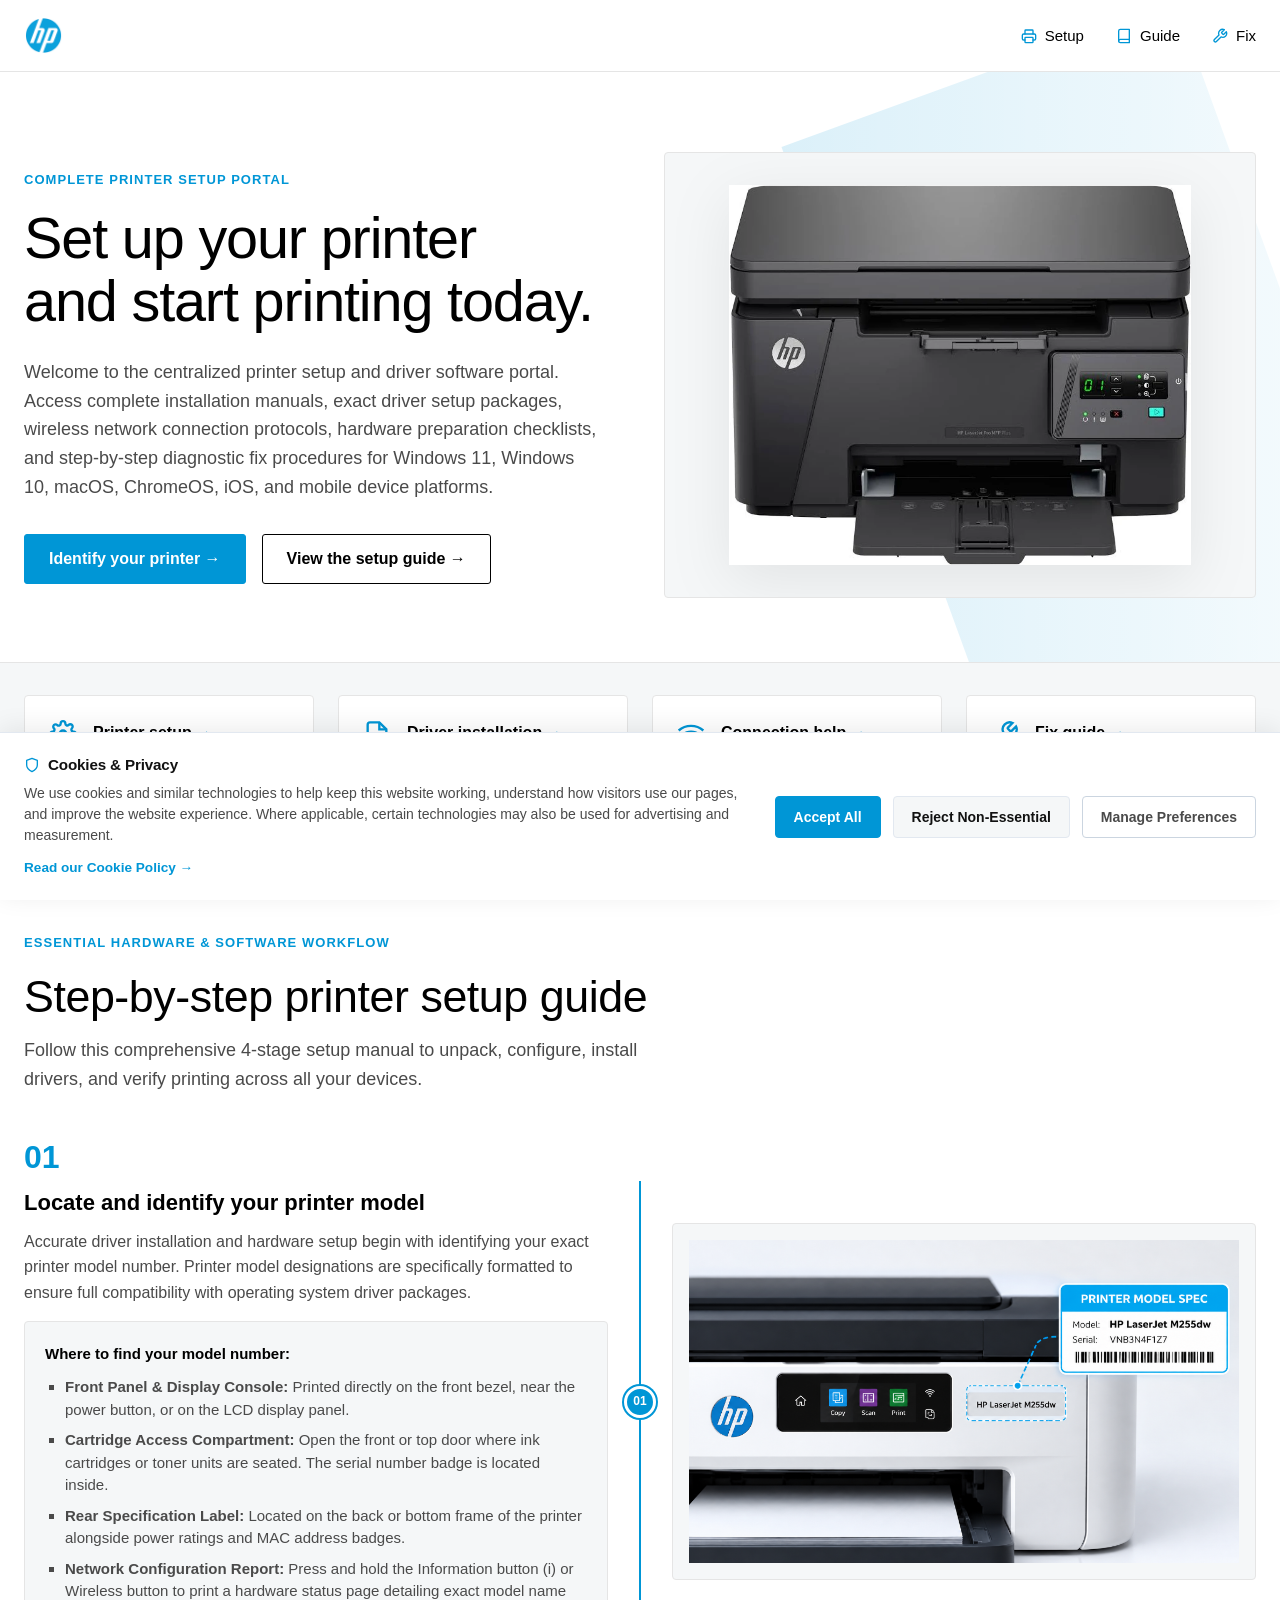
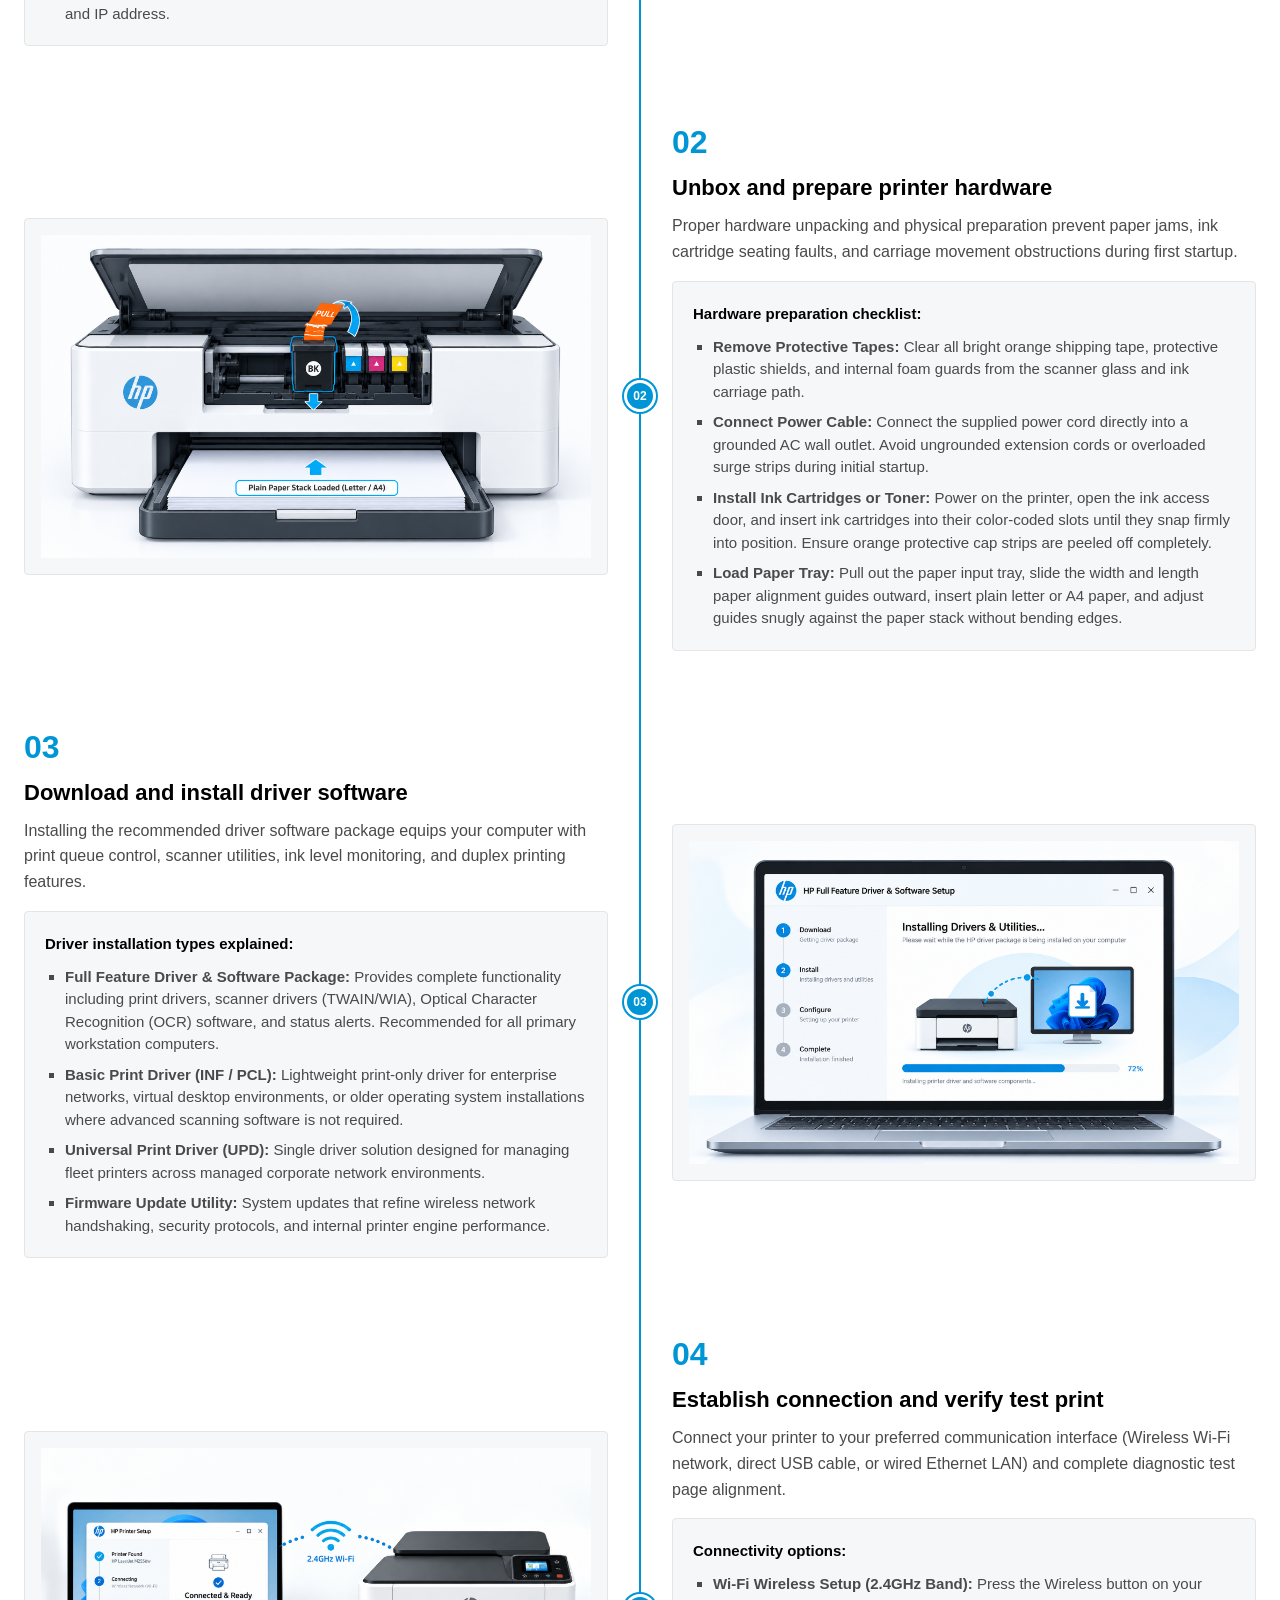
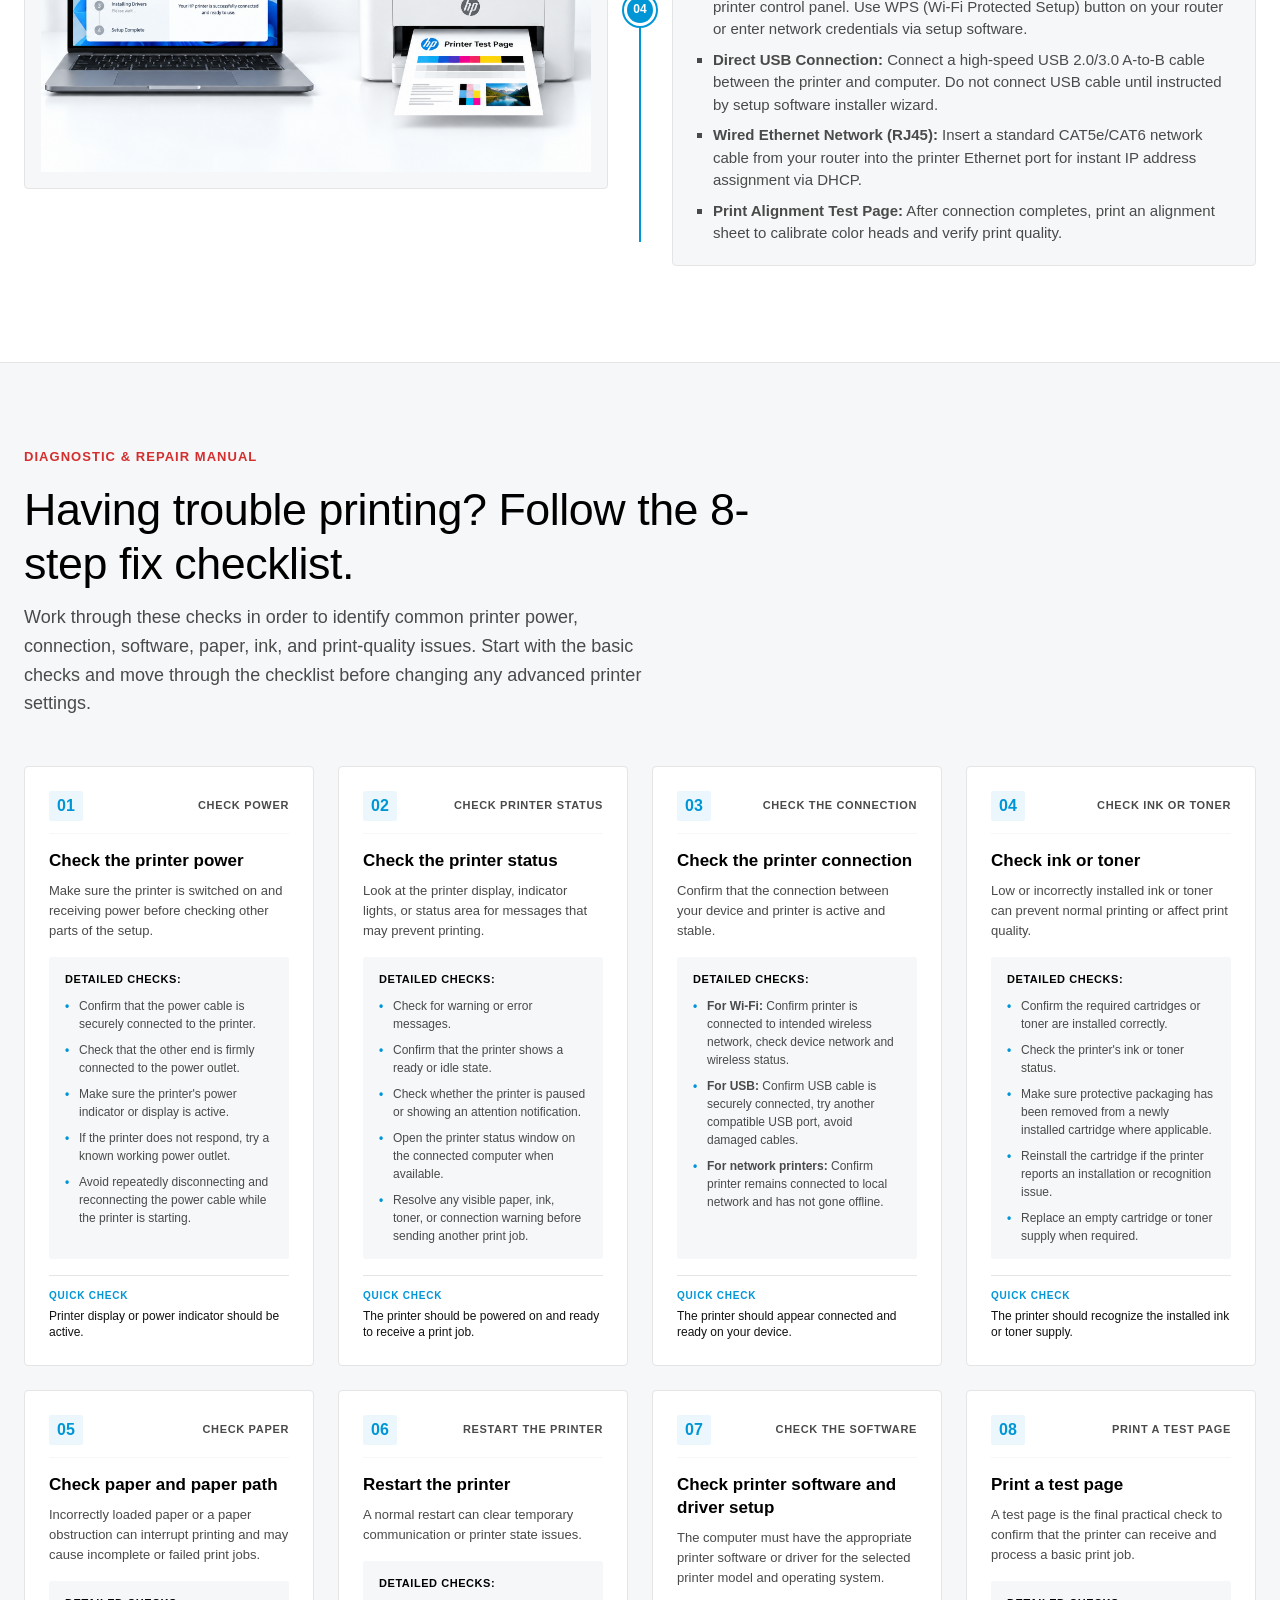
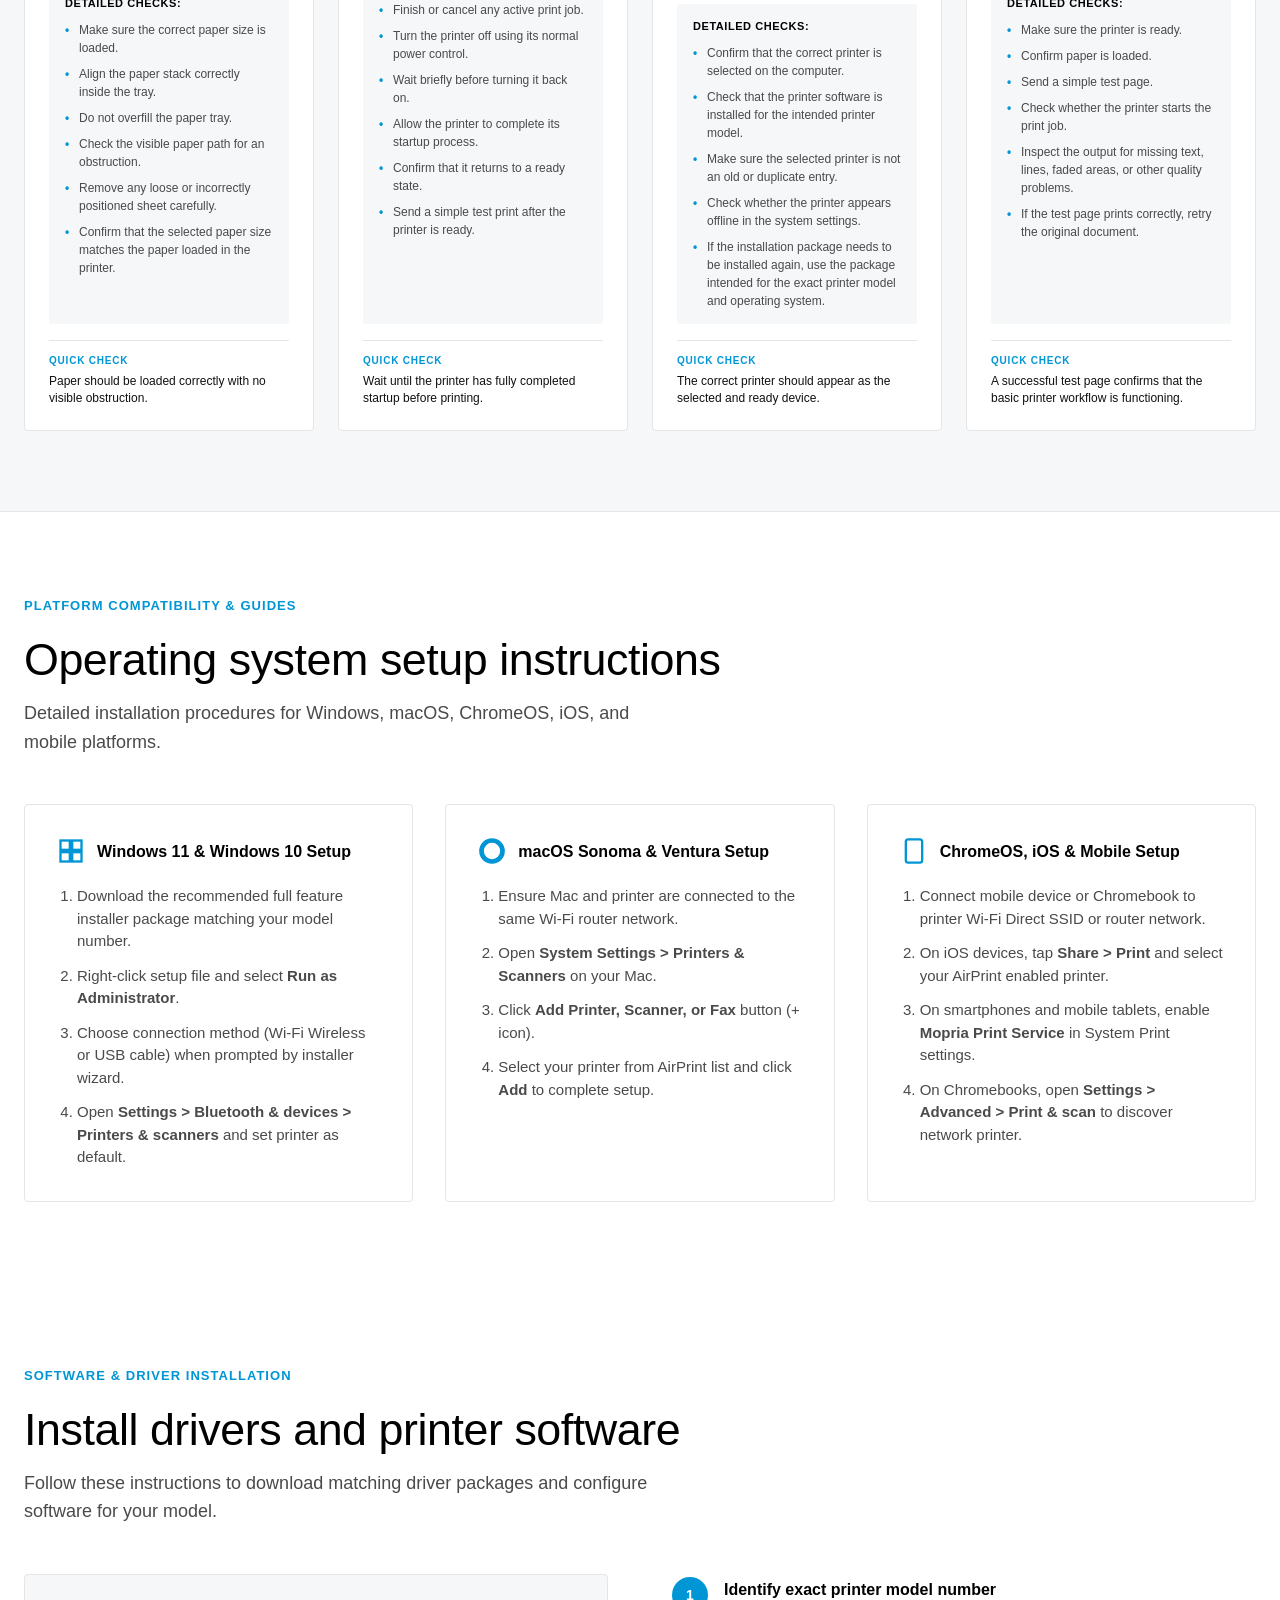
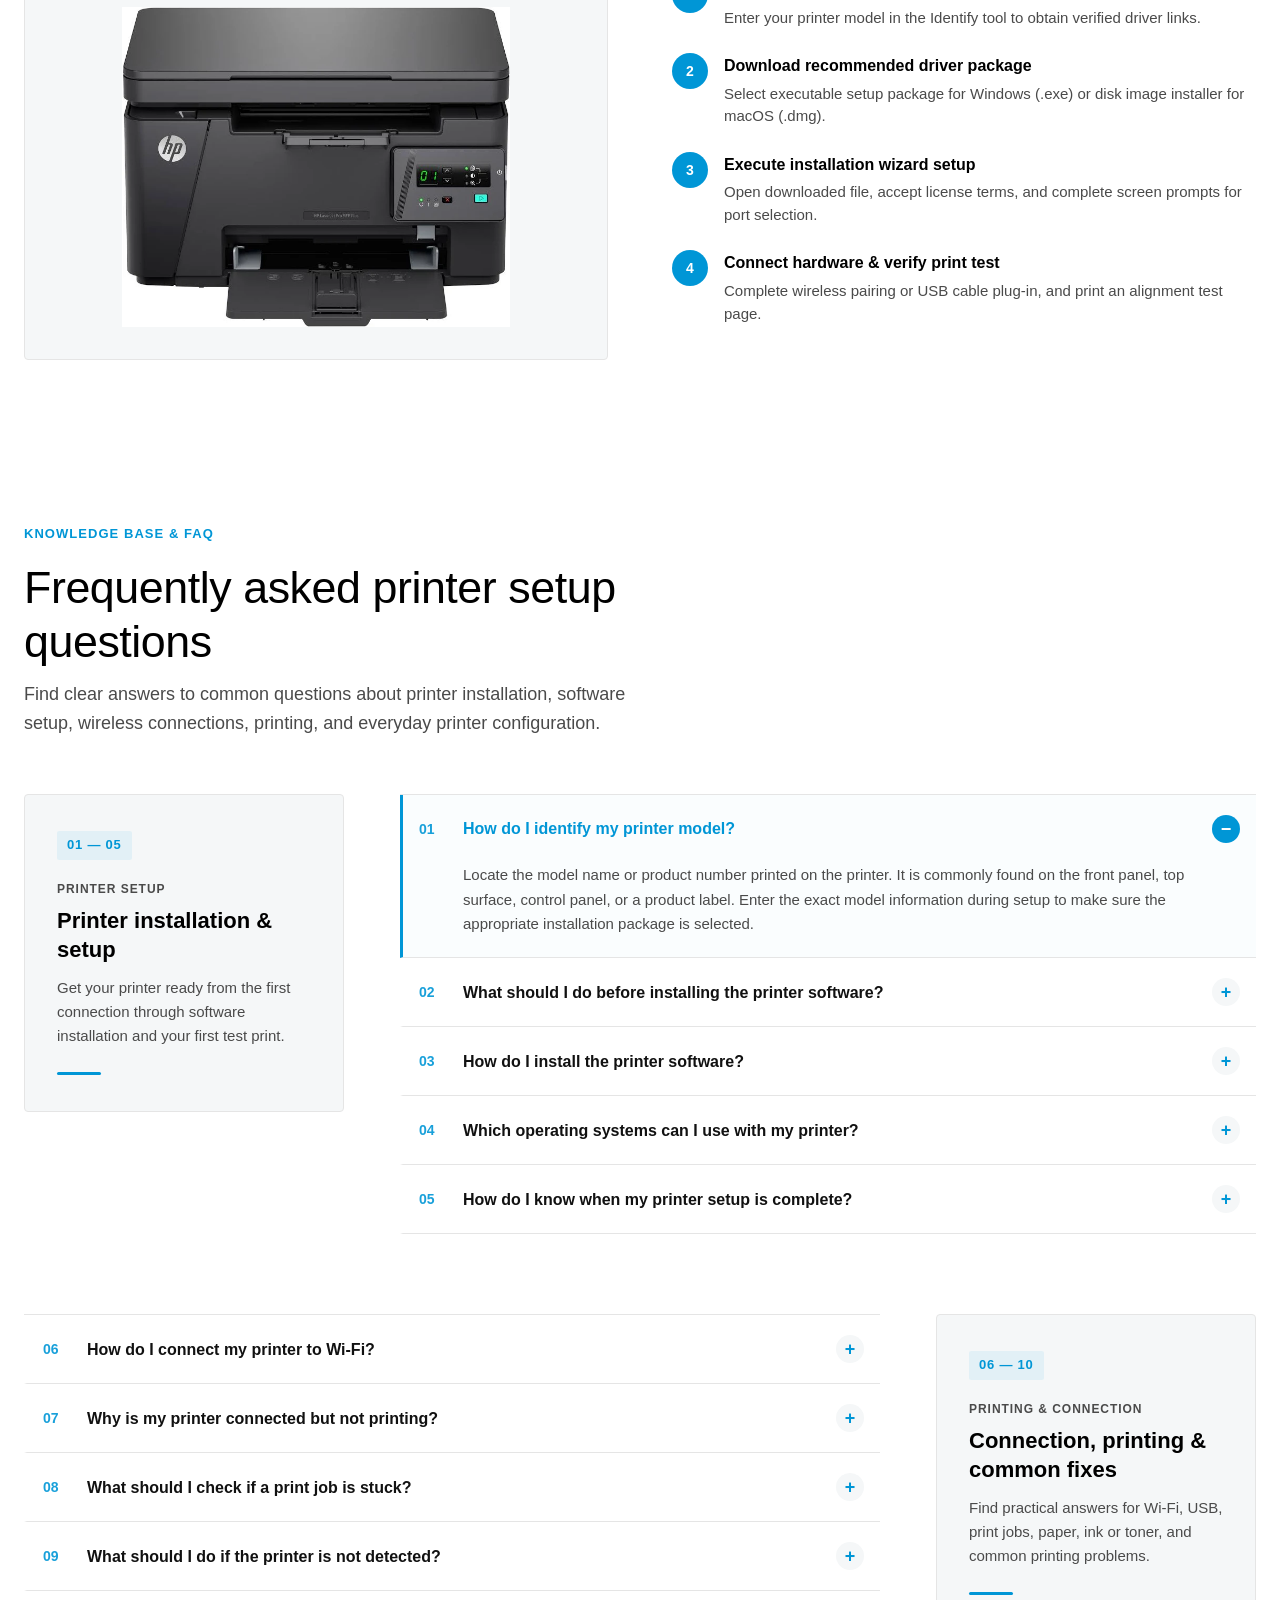
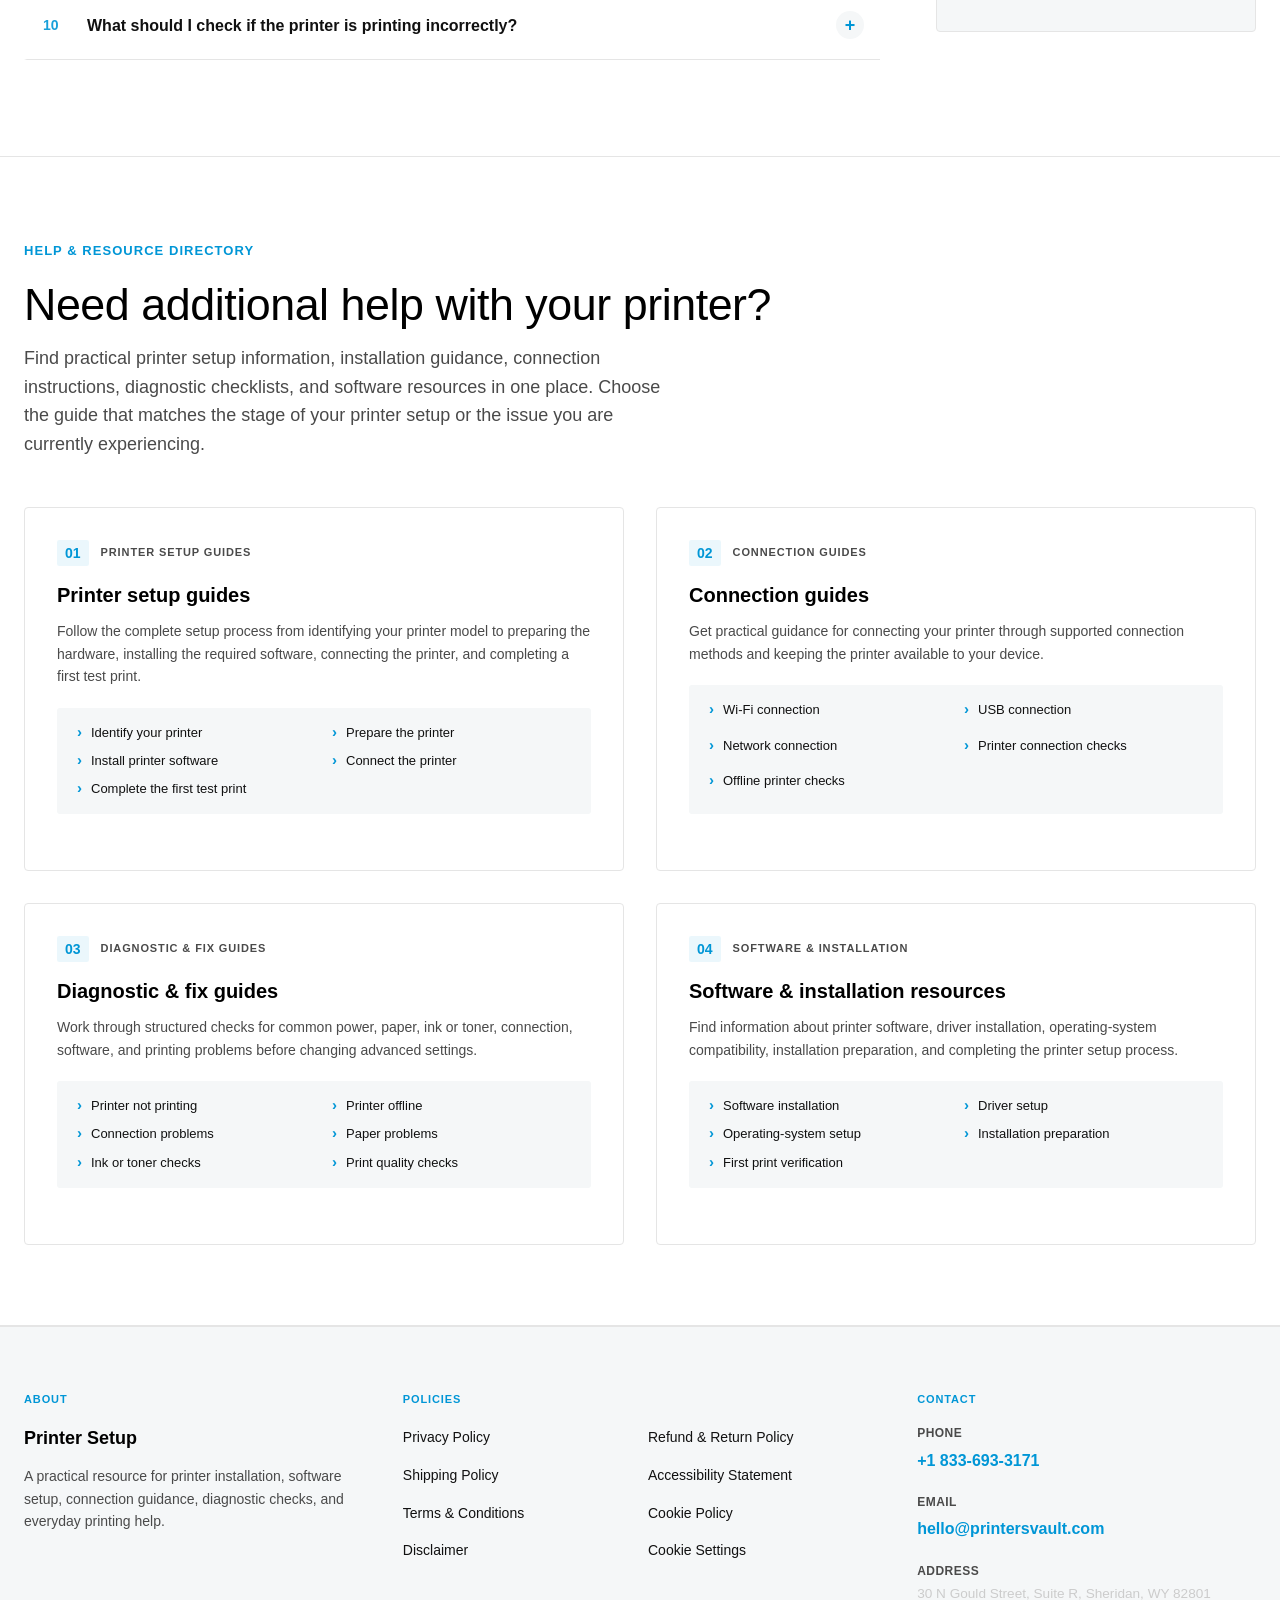
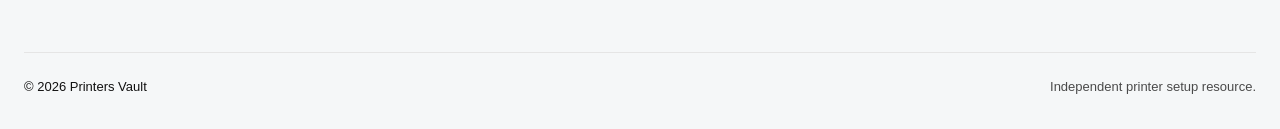
==== commit 3b5efffe: "Update website pages and UI" ====
--- a/index.html
+++ b/index.html
@@ -10,24 +10,33 @@
   <link rel="icon" type="image/png" sizes="32x32" href="assets/favicon/printer-favicon-32.png">
   <link rel="apple-touch-icon" sizes="180x180" href="assets/favicon/printer-favicon-180.png">
   <link rel="stylesheet" href="css/style.css">
+  <link rel="stylesheet" href="css/cookie-consent.css">
 </head>
 <body>
 
-  <!-- GLOBAL HEADER (72px, Left: Logo, Right: Setup / Guide / Fix) -->
+      <!-- GLOBAL HEADER (72px, Left: Logo, Right Aligned: Setup / Guide / Fix) -->
   <header class="site-header" id="site-header">
     <div class="container header-container">
       <a href="index.html" class="brand-logo" aria-label="Printer Setup Portal Home">
         <img src="assets/logo.png" alt="Printer Setup Logo" class="brand-logo-img">
       </a>
 
-      <nav class="nav-desktop" aria-label="Primary Navigation">
-        <a href="identify-printer.html" class="nav-link">Setup</a>
-        <a href="#setup-guide" class="nav-link">Guide</a>
-        <a href="#fix-guide" class="nav-link">Fix</a>
-      </nav>
+      <div class="nav-desktop" aria-label="Primary Navigation">
+        <span class="nav-item">
+          <svg class="nav-icon" width="16" height="16" viewBox="0 0 24 24" fill="none" stroke="currentColor" stroke-width="2" stroke-linecap="round" stroke-linejoin="round" aria-hidden="true"><path d="M6 18H4a2 2 0 0 1-2-2v-5a2 2 0 0 1 2-2h16a2 2 0 0 1 2 2v5a2 2 0 0 1-2 2h-2"/><path d="M6 9V4a1 1 0 0 1 1-1h10a1 1 0 0 1 1 1v5"/><rect x="6" y="14" width="12" height="8" rx="1"/></svg>
+          <span>Setup</span>
+        </span>
+        <span class="nav-item">
+          <svg class="nav-icon" width="16" height="16" viewBox="0 0 24 24" fill="none" stroke="currentColor" stroke-width="2" stroke-linecap="round" stroke-linejoin="round" aria-hidden="true"><path d="M4 19.5A2.5 2.5 0 0 1 6.5 17H20"/><path d="M6.5 2H20v20H6.5A2.5 2.5 0 0 1 4 19.5v-15A2.5 2.5 0 0 1 6.5 2z"/></svg>
+          <span>Guide</span>
+        </span>
+        <span class="nav-item">
+          <svg class="nav-icon" width="16" height="16" viewBox="0 0 24 24" fill="none" stroke="currentColor" stroke-width="2" stroke-linecap="round" stroke-linejoin="round" aria-hidden="true"><path d="M14.7 6.3a1 1 0 0 0 0 1.4l1.6 1.6a1 1 0 0 0 1.4 0l3.77-3.77a6 6 0 0 1-7.94 7.94l-6.91 6.91a2.12 2.12 0 0 1-3-3l6.91-6.91a6 6 0 0 1 7.94-7.94l-3.76 3.76z"/></svg>
+          <span>Fix</span>
+        </span>
+      </div>
 
       <div class="header-actions">
-        <a href="identify-printer.html" class="btn btn-primary header-cta-desktop">Identify your printer &rarr;</a>
         <button class="mobile-toggle" aria-label="Toggle Navigation Menu" aria-expanded="false" aria-controls="mobile-nav-menu">
           <svg width="24" height="24" viewBox="0 0 24 24" fill="none" stroke="currentColor" stroke-width="2" stroke-linecap="round" stroke-linejoin="round">
             <line x1="3" y1="12" x2="21" y2="12"></line>
@@ -40,10 +49,18 @@
 
     <!-- Mobile Navigation Drawer -->
     <div class="mobile-nav" id="mobile-nav-menu">
-      <a href="identify-printer.html" class="nav-link">Setup</a>
-      <a href="#setup-guide" class="nav-link">Guide</a>
-      <a href="#fix-guide" class="nav-link">Fix</a>
-      <a href="identify-printer.html" class="btn btn-primary btn-full" style="margin-top: 1rem;">Identify your printer &rarr;</a>
+      <span class="nav-item">
+        <svg class="nav-icon" width="16" height="16" viewBox="0 0 24 24" fill="none" stroke="currentColor" stroke-width="2" stroke-linecap="round" stroke-linejoin="round" aria-hidden="true"><path d="M6 18H4a2 2 0 0 1-2-2v-5a2 2 0 0 1 2-2h16a2 2 0 0 1 2 2v5a2 2 0 0 1-2 2h-2"/><path d="M6 9V4a1 1 0 0 1 1-1h10a1 1 0 0 1 1 1v5"/><rect x="6" y="14" width="12" height="8" rx="1"/></svg>
+        <span>Setup</span>
+      </span>
+      <span class="nav-item">
+        <svg class="nav-icon" width="16" height="16" viewBox="0 0 24 24" fill="none" stroke="currentColor" stroke-width="2" stroke-linecap="round" stroke-linejoin="round" aria-hidden="true"><path d="M4 19.5A2.5 2.5 0 0 1 6.5 17H20"/><path d="M6.5 2H20v20H6.5A2.5 2.5 0 0 1 4 19.5v-15A2.5 2.5 0 0 1 6.5 2z"/></svg>
+        <span>Guide</span>
+      </span>
+      <span class="nav-item">
+        <svg class="nav-icon" width="16" height="16" viewBox="0 0 24 24" fill="none" stroke="currentColor" stroke-width="2" stroke-linecap="round" stroke-linejoin="round" aria-hidden="true"><path d="M14.7 6.3a1 1 0 0 0 0 1.4l1.6 1.6a1 1 0 0 0 1.4 0l3.77-3.77a6 6 0 0 1-7.94 7.94l-6.91 6.91a2.12 2.12 0 0 1-3-3l6.91-6.91a6 6 0 0 1 7.94-7.94l-3.76 3.76z"/></svg>
+        <span>Fix</span>
+      </span>
     </div>
   </header>
 
@@ -80,7 +97,7 @@
     <div class="quick-nav-strip">
       <div class="container">
         <div class="quick-nav-grid">
-          <a href="identify-printer.html" class="quick-nav-item">
+          <a href="#setup-guide" class="quick-nav-item">
             <svg class="quick-icon" viewBox="0 0 24 24" fill="none" stroke="currentColor" stroke-width="2"><circle cx="12" cy="12" r="3"></circle><path d="M19.4 15a1.65 1.65 0 0 0 .33 1.82l.06.06a2 2 0 0 1 0 2.83 2 2 0 0 1-2.83 0l-.06-.06a1.65 1.65 0 0 0-1.82-.33 1.65 1.65 0 0 0-1 1.51V21a2 2 0 0 1-2 2 2 2 0 0 1-2-2v-.09A1.65 1.65 0 0 0 9 19.4a1.65 1.65 0 0 0-1.82.33l-.06.06a2 2 0 0 1-2.83 0 2 2 0 0 1 0-2.83l.06-.06a1.65 1.65 0 0 0 .33-1.82 1.65 1.65 0 0 0-1.51-1H3a2 2 0 0 1-2-2 2 2 0 0 1 2-2h.09A1.65 1.65 0 0 0 4.6 9a1.65 1.65 0 0 0-.33-1.82l-.06-.06a2 2 0 0 1 0-2.83 2 2 0 0 1 2.83 0l.06.06a1.65 1.65 0 0 0 1.82.33H9a1.65 1.65 0 0 0 1-1.51V3a2 2 0 0 1 2-2 2 2 0 0 1 2 2v.09a1.65 1.65 0 0 0 1 1.51 1.65 1.65 0 0 0 1.82-.33l.06-.06a2 2 0 0 1 2.83 0 2 2 0 0 1 0 2.83l-.06.06a1.65 1.65 0 0 0-.33 1.82V9a1.65 1.65 0 0 0 1.51 1H21a2 2 0 0 1 2 2 2 2 0 0 1-2 2h-.09a1.65 1.65 0 0 0-1.51 1z"></path></svg>
             <div class="quick-text-box">
               <h4>Printer setup <span class="arrow-link">&rarr;</span></h4>
@@ -88,7 +105,7 @@
             </div>
           </a>
 
-          <a href="identify-printer.html" class="quick-nav-item">
+          <a href="#installation" class="quick-nav-item">
             <svg class="quick-icon" viewBox="0 0 24 24" fill="none" stroke="currentColor" stroke-width="2"><path d="M14 2H6a2 2 0 0 0-2 2v16a2 2 0 0 0 2 2h12a2 2 0 0 0 2-2V8z"></path><polyline points="14 2 14 8 20 8"></polyline><line x1="12" y1="18" x2="12" y2="12"></line><line x1="9" y1="15" x2="12" y2="18"></line><line x1="15" y1="15" x2="12" y2="18"></line></svg>
             <div class="quick-text-box">
               <h4>Driver installation <span class="arrow-link">&rarr;</span></h4>
@@ -145,7 +162,6 @@
                   <li><strong>Network Configuration Report:</strong> Press and hold the Information button (i) or Wireless button to print a hardware status page detailing exact model name and IP address.</li>
                 </ul>
               </div>
-              <a href="identify-printer.html" class="step-action-link">Identify your printer model now &rarr;</a>
             </div>
             <div class="step-image-box">
               <div class="step-img-crop crop-front">
@@ -177,7 +193,6 @@
                   <li><strong>Load Paper Tray:</strong> Pull out the paper input tray, slide the width and length paper alignment guides outward, insert plain letter or A4 paper, and adjust guides snugly against the paper stack without bending edges.</li>
                 </ul>
               </div>
-              <a href="identify-printer.html" class="step-action-link">View hardware preparation guide &rarr;</a>
             </div>
           </div>
 
@@ -199,7 +214,6 @@
                   <li><strong>Firmware Update Utility:</strong> System updates that refine wireless network handshaking, security protocols, and internal printer engine performance.</li>
                 </ul>
               </div>
-              <a href="identify-printer.html" class="step-action-link">Get the software package &rarr;</a>
             </div>
             <div class="step-image-box">
               <div class="step-img-crop crop-full">
@@ -231,7 +245,6 @@
                   <li><strong>Print Alignment Test Page:</strong> After connection completes, print an alignment sheet to calibrate color heads and verify print quality.</li>
                 </ul>
               </div>
-              <a href="identify-printer.html" class="step-action-link">Explore connection instructions &rarr;</a>
             </div>
           </div>
         </div>
@@ -548,15 +561,6 @@
                   <p>Complete wireless pairing or USB cable plug-in, and print an alignment test page.</p>
                 </div>
               </div>
-            </div>
-
-            <div class="install-actions-flex">
-              <a href="identify-printer.html" class="btn btn-primary">
-                Get started &rarr;
-              </a>
-              <a href="identify-printer.html" class="btn btn-secondary">
-                View installation guide &rarr;
-              </a>
             </div>
           </div>
         </div>
@@ -777,7 +781,6 @@
               <li>Connect the printer</li>
               <li>Complete the first test print</li>
             </ul>
-            <a href="identify-printer.html" class="resource-cta-link">View setup guide &rarr;</a>
           </div>
 
           <!-- Resource 02 -->
@@ -795,7 +798,6 @@
               <li>Printer connection checks</li>
               <li>Offline printer checks</li>
             </ul>
-            <a href="identify-printer.html" class="resource-cta-link">View connection guides &rarr;</a>
           </div>
 
           <!-- Resource 03 -->
@@ -814,7 +816,6 @@
               <li>Ink or toner checks</li>
               <li>Print quality checks</li>
             </ul>
-            <a href="#fix-guide" class="resource-cta-link">View fix guides &rarr;</a>
           </div>
 
           <!-- Resource 04 -->
@@ -832,7 +833,6 @@
               <li>Installation preparation</li>
               <li>First print verification</li>
             </ul>
-            <a href="identify-printer.html" class="resource-cta-link">View software resources &rarr;</a>
           </div>
         </div>
       </div>
@@ -851,14 +851,22 @@
         </div>
 
         <!-- COLUMN 02 — POLICIES -->
-        <div class="footer-col">
+                <div class="footer-col">
           <span class="footer-col-eyebrow">POLICIES</span>
-          <ul class="footer-links-list">
-            <li><a href="privacy-policy.html">Privacy Policy</a></li>
-            <li><a href="shipping-policy.html">Shipping Policy</a></li>
-            <li><a href="terms-and-conditions.html">Terms &amp; Conditions</a></li>
-            <li><a href="disclaimer.html">Disclaimer</a></li>
-          </ul>
+          <div class="footer-policies-grid" style="display: grid; grid-template-columns: repeat(2, minmax(0, 1fr)); gap: 8px 16px;">
+            <ul class="footer-links-list" style="margin:0; padding:0;">
+              <li><a href="privacy-policy.html">Privacy Policy</a></li>
+              <li><a href="shipping-policy.html">Shipping Policy</a></li>
+              <li><a href="terms-and-conditions.html">Terms &amp; Conditions</a></li>
+              <li><a href="disclaimer.html">Disclaimer</a></li>
+            </ul>
+            <ul class="footer-links-list" style="margin:0; padding:0;">
+              <li><a href="refund-and-return-policy.html">Refund &amp; Return Policy</a></li>
+              <li><a href="accessibility-statement.html">Accessibility Statement</a></li>
+              <li><a href="cookie-policy.html">Cookie Policy</a></li>
+              <li><button type="button" class="cookie-settings-trigger">Cookie Settings</button></li>
+            </ul>
+          </div>
         </div>
 
         <!-- COLUMN 03 — CONTACT -->
@@ -867,11 +875,11 @@
           <div class="footer-contact-block">
             <div class="footer-contact-item">
               <span class="contact-label">Phone</span>
-              <a href="tel:85201477963" class="contact-value-link">85201477963</a>
+              <a href="tel:+1 833-693-3171" class="contact-value-link">+1 833-693-3171</a>
             </div>
             <div class="footer-contact-item" style="margin-top: 8px;">
               <span class="contact-label">Email</span>
-              <a href="mailto:hello@printerexpertshub.com" class="contact-value-link">hello@printerexpertshub.com</a>
+              <a href="mailto:hello@printersvault.com" class="contact-value-link">hello@printersvault.com</a>
             </div>
             <div class="footer-contact-item" style="margin-top: 8px;">
               <span class="contact-label">Address</span>
@@ -883,7 +891,7 @@
 
       <!-- FOOTER BOTTOM BAR -->
       <div class="footer-bottom-bar">
-        <div class="footer-copy-text">&copy; 2026 Printer Setup</div>
+        <div class="footer-copy-text">&copy; 2026 Printers Vault</div>
         <div class="footer-meta-text">Independent printer setup resource.</div>
       </div>
     </div>
@@ -891,5 +899,6 @@
 
   <script src="js/site-config.js"></script>
   <script src="js/main.js"></script>
+  <script src="js/cookie-consent.js"></script>
 </body>
 </html>
--- a/css/style.css
+++ b/css/style.css
@@ -268,19 +268,25 @@
   display: flex;
   align-items: center;
   gap: 32px;
-}
-
-.nav-link {
+  margin-left: auto;
+}
+
+.nav-item {
+  display: inline-flex;
+  align-items: center;
+  gap: 8px;
   font-size: var(--font-size-sm);
   font-weight: 500;
   color: var(--color-black);
   padding: 8px 0;
-  transition: color var(--transition-fast);
-  text-decoration: none;
-}
-
-.nav-link:hover, .nav-link.active {
-  color: var(--color-blue);
+  user-select: none;
+}
+
+.nav-item .nav-icon {
+  width: 16px;
+  height: 16px;
+  flex-shrink: 0;
+  stroke: var(--color-blue, #0096D6);
 }
 
 .header-actions {
@@ -2453,9 +2459,21 @@
 
 .footer-columns-grid {
   display: grid;
-  grid-template-columns: 1.2fr 1fr 1fr;
-  gap: 56px;
+  grid-template-columns: 1fr 1.4fr 1fr;
+  gap: 40px;
   margin-bottom: 48px;
+}
+
+.footer-policies-grid {
+  display: grid;
+  grid-template-columns: repeat(2, minmax(0, 1fr));
+  gap: 8px 16px;
+}
+
+@media (max-width: 600px) {
+  .footer-policies-grid {
+    grid-template-columns: minmax(0, 1fr);
+  }
 }
 
 .footer-col {
--- a/css/cookie-consent.css
+++ b/css/cookie-consent.css
@@ -0,0 +1,400 @@
+/* ==========================================================================
+   PRINTER SETUP PORTAL — COOKIE CONSENT & PRIVACY SYSTEM STYLESHEET
+   Brand Palette: Electric Blue (#0096D6), Dark Neutral (#111111), Border (#E2E8F0)
+   ========================================================================== */
+
+/* --------------------------------------------------------------------------
+   1. COOKIE CONSENT BANNER (BOTTOM VIEWPORT)
+   -------------------------------------------------------------------------- */
+.cookie-banner-wrapper {
+  position: fixed;
+  bottom: 0;
+  left: 0;
+  right: 0;
+  z-index: 9999;
+  background: #FFFFFF;
+  border-top: 1px solid #E2E8F0;
+  box-shadow: 0 -4px 24px rgba(0, 0, 0, 0.08);
+  padding: 20px 0;
+  transform: translateY(100%);
+  opacity: 0;
+  visibility: hidden;
+  transition: transform 300ms cubic-bezier(0.16, 1, 0.3, 1), opacity 300ms ease, visibility 300ms ease;
+  font-family: var(--font-family, "Forma DJR UI", "Helvetica Neue", Arial, sans-serif);
+}
+
+.cookie-banner-wrapper.is-visible {
+  transform: translateY(0);
+  opacity: 1;
+  visibility: visible;
+}
+
+.cookie-banner-container {
+  width: min(100% - 48px, 1400px);
+  margin-inline: auto;
+  display: flex;
+  align-items: center;
+  justify-content: space-between;
+  gap: 32px;
+}
+
+.cookie-banner-content {
+  flex: 1;
+  max-width: 820px;
+}
+
+.cookie-banner-title {
+  font-size: 0.95rem;
+  font-weight: 700;
+  color: #111111;
+  margin: 0 0 6px 0;
+  display: flex;
+  align-items: center;
+  gap: 8px;
+  letter-spacing: -0.01em;
+}
+
+.cookie-banner-title-icon {
+  width: 16px;
+  height: 16px;
+  stroke: var(--color-blue, #0096D6);
+  flex-shrink: 0;
+}
+
+.cookie-banner-desc {
+  font-size: 0.875rem;
+  color: #4A4A4A;
+  line-height: 1.5;
+  margin: 0 0 8px 0;
+}
+
+.cookie-policy-link {
+  font-size: 0.85rem;
+  font-weight: 600;
+  color: var(--color-blue, #0096D6);
+  text-decoration: none;
+  display: inline-flex;
+  align-items: center;
+  gap: 4px;
+  transition: color 150ms ease;
+}
+
+.cookie-policy-link:hover {
+  color: var(--color-blue-hover, #0077B5);
+  text-decoration: underline;
+}
+
+/* BUTTONS GROUP */
+.cookie-btn-group {
+  display: flex;
+  align-items: center;
+  gap: 12px;
+  flex-shrink: 0;
+}
+
+.cookie-btn {
+  height: 42px;
+  padding: 0 18px;
+  font-size: 0.875rem;
+  font-weight: 600;
+  border-radius: 4px;
+  cursor: pointer;
+  border: 1px solid transparent;
+  transition: all 150ms ease-in-out;
+  white-space: nowrap;
+  user-select: none;
+  font-family: inherit;
+  display: inline-flex;
+  align-items: center;
+  justify-content: center;
+}
+
+.cookie-btn:focus-visible {
+  outline: 2px solid var(--color-blue, #0096D6);
+  outline-offset: 2px;
+}
+
+.cookie-btn-primary {
+  background-color: var(--color-blue, #0096D6);
+  color: #FFFFFF;
+  border-color: var(--color-blue, #0096D6);
+}
+
+.cookie-btn-primary:hover {
+  background-color: var(--color-blue-hover, #0077B5);
+  border-color: var(--color-blue-hover, #0077B5);
+}
+
+.cookie-btn-secondary {
+  background-color: #F5F7F8;
+  color: #111111;
+  border-color: #E2E8F0;
+}
+
+.cookie-btn-secondary:hover {
+  background-color: #EAEFF2;
+  border-color: #CBD5E0;
+}
+
+.cookie-btn-text {
+  background-color: transparent;
+  color: #4A4A4A;
+  border-color: #CBD5E0;
+}
+
+.cookie-btn-text:hover {
+  background-color: #F7F9FA;
+  color: #111111;
+  border-color: #A0AEC0;
+}
+
+/* --------------------------------------------------------------------------
+   2. COOKIE PREFERENCES MODAL
+   -------------------------------------------------------------------------- */
+.cookie-modal-backdrop {
+  position: fixed;
+  inset: 0;
+  z-index: 10000;
+  background-color: rgba(0, 0, 0, 0.45);
+  backdrop-filter: blur(2px);
+  display: flex;
+  align-items: center;
+  justify-content: center;
+  padding: 20px;
+  opacity: 0;
+  visibility: hidden;
+  transition: opacity 250ms ease, visibility 250ms ease;
+  font-family: var(--font-family, "Forma DJR UI", "Helvetica Neue", Arial, sans-serif);
+}
+
+.cookie-modal-backdrop.is-open {
+  opacity: 1;
+  visibility: visible;
+}
+
+.cookie-modal-dialog {
+  background: #FFFFFF;
+  border: 1px solid #E2E8F0;
+  border-radius: 8px;
+  box-shadow: 0 20px 40px rgba(0, 0, 0, 0.16);
+  width: 100%;
+  max-width: 600px;
+  max-height: calc(100vh - 40px);
+  display: flex;
+  flex-direction: column;
+  transform: scale(0.96) translateY(10px);
+  transition: transform 250ms cubic-bezier(0.16, 1, 0.3, 1);
+  overflow: hidden;
+}
+
+.cookie-modal-backdrop.is-open .cookie-modal-dialog {
+  transform: scale(1) translateY(0);
+}
+
+/* MODAL HEADER */
+.cookie-modal-header {
+  padding: 20px 24px;
+  border-bottom: 1px solid #F0F4F8;
+  display: flex;
+  align-items: center;
+  justify-content: space-between;
+}
+
+.cookie-modal-title-group h3 {
+  font-size: 1.15rem;
+  font-weight: 700;
+  color: #111111;
+  margin: 0;
+}
+
+.cookie-modal-title-group p {
+  font-size: 0.85rem;
+  color: #666666;
+  margin: 4px 0 0 0;
+}
+
+.cookie-modal-close-btn {
+  background: none;
+  border: none;
+  color: #718096;
+  cursor: pointer;
+  padding: 8px;
+  border-radius: 4px;
+  display: flex;
+  align-items: center;
+  justify-content: center;
+  transition: background 150ms ease, color 150ms ease;
+}
+
+.cookie-modal-close-btn:hover {
+  background: #F7F9FA;
+  color: #111111;
+}
+
+/* MODAL BODY (CATEGORIES) */
+.cookie-modal-body {
+  padding: 20px 24px;
+  overflow-y: auto;
+  display: flex;
+  flex-direction: column;
+  gap: 16px;
+}
+
+.cookie-category-card {
+  background: #F8FAFC;
+  border: 1px solid #E2E8F0;
+  border-radius: 6px;
+  padding: 16px 20px;
+}
+
+.cookie-category-header {
+  display: flex;
+  align-items: center;
+  justify-content: space-between;
+  margin-bottom: 6px;
+}
+
+.cookie-category-name {
+  font-size: 0.9rem;
+  font-weight: 700;
+  color: #111111;
+  text-transform: uppercase;
+  letter-spacing: 0.05em;
+  display: flex;
+  align-items: center;
+  gap: 8px;
+}
+
+.cookie-badge-locked {
+  font-size: 10px;
+  font-weight: 700;
+  color: #0096D6;
+  background: #E6F4FA;
+  padding: 2px 8px;
+  border-radius: 12px;
+  letter-spacing: 0.05em;
+}
+
+.cookie-category-desc {
+  font-size: 0.85rem;
+  color: #4A5568;
+  line-height: 1.5;
+  margin: 0;
+}
+
+/* ACCESSIBLE TOGGLE SWITCH */
+.cookie-switch {
+  position: relative;
+  display: inline-block;
+  width: 44px;
+  height: 24px;
+  flex-shrink: 0;
+}
+
+.cookie-switch input {
+  opacity: 0;
+  width: 0;
+  height: 0;
+}
+
+.cookie-slider {
+  position: absolute;
+  cursor: pointer;
+  inset: 0;
+  background-color: #CBD5E0;
+  transition: 200ms ease;
+  border-radius: 24px;
+}
+
+.cookie-slider::before {
+  position: absolute;
+  content: "";
+  height: 18px;
+  width: 18px;
+  left: 3px;
+  bottom: 3px;
+  background-color: white;
+  transition: 200ms ease;
+  border-radius: 50%;
+  box-shadow: 0 1px 3px rgba(0, 0, 0, 0.2);
+}
+
+.cookie-switch input:checked + .cookie-slider {
+  background-color: var(--color-blue, #0096D6);
+}
+
+.cookie-switch input:checked + .cookie-slider::before {
+  transform: translateX(20px);
+}
+
+.cookie-switch input:disabled + .cookie-slider {
+  background-color: #A0AEC0;
+  cursor: not-allowed;
+  opacity: 0.8;
+}
+
+.cookie-switch input:focus-visible + .cookie-slider {
+  box-shadow: 0 0 0 2px #FFFFFF, 0 0 0 4px var(--color-blue, #0096D6);
+}
+
+/* MODAL FOOTER */
+.cookie-modal-footer {
+  padding: 16px 24px;
+  border-top: 1px solid #F0F4F8;
+  background: #FFFFFF;
+  display: flex;
+  align-items: center;
+  justify-content: flex-end;
+  gap: 10px;
+}
+
+/* FOOTER LINK FOR REOPENING COOKIE SETTINGS */
+.cookie-settings-trigger {
+  font-size: 14px;
+  color: var(--color-text, #111111);
+  text-decoration: none;
+  cursor: pointer;
+  background: none;
+  border: none;
+  padding: 0;
+  font-family: inherit;
+  transition: color 150ms ease;
+}
+
+.cookie-settings-trigger:hover {
+  color: var(--color-blue, #0096D6);
+  text-decoration: underline;
+}
+
+/* --------------------------------------------------------------------------
+   3. RESPONSIVE BREAKPOINTS (MOBILE & TABLET)
+   -------------------------------------------------------------------------- */
+@media (max-width: 860px) {
+  .cookie-banner-container {
+    flex-direction: column;
+    align-items: stretch;
+    gap: 16px;
+    width: min(100% - 32px, 1400px);
+  }
+
+  .cookie-btn-group {
+    flex-direction: column;
+    width: 100%;
+  }
+
+  .cookie-btn {
+    width: 100%;
+  }
+
+  .cookie-modal-dialog {
+    max-height: calc(100vh - 32px);
+  }
+
+  .cookie-modal-footer {
+    flex-direction: column-reverse;
+  }
+
+  .cookie-modal-footer .cookie-btn {
+    width: 100%;
+  }
+}
